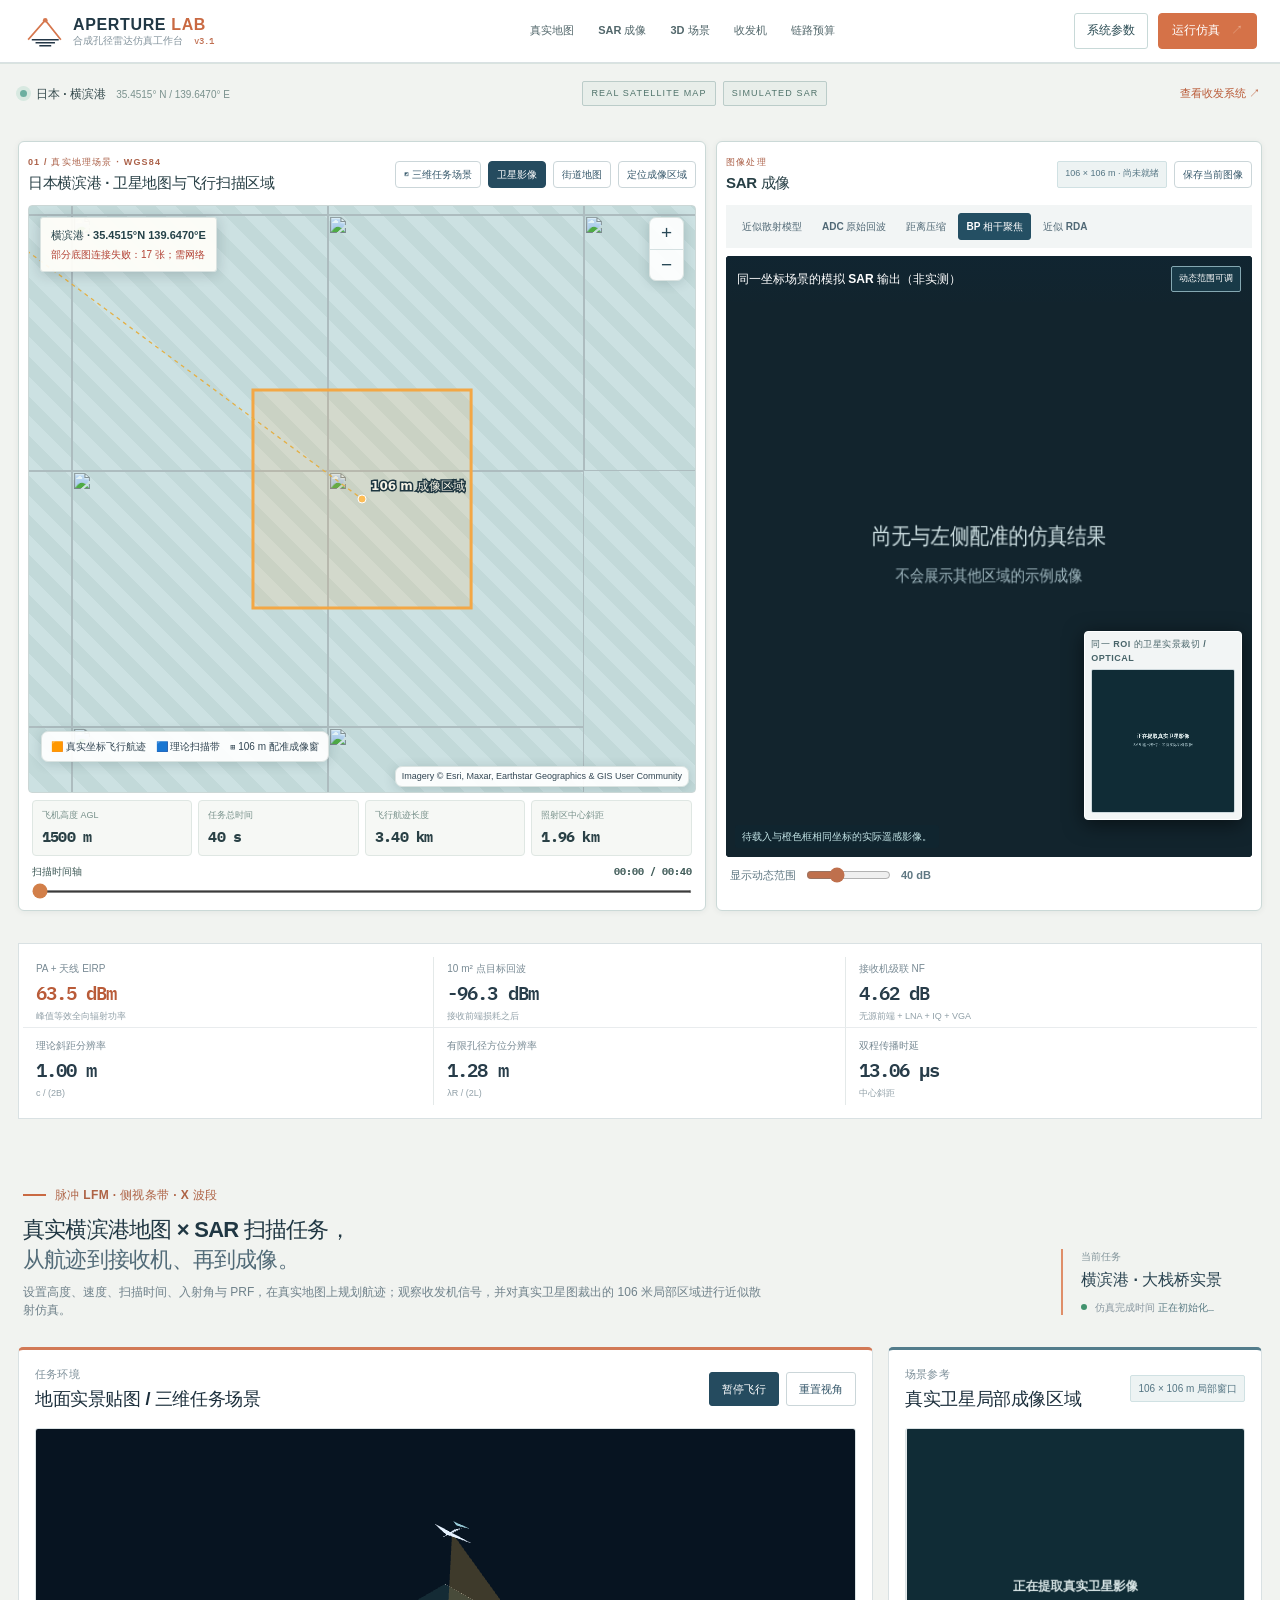
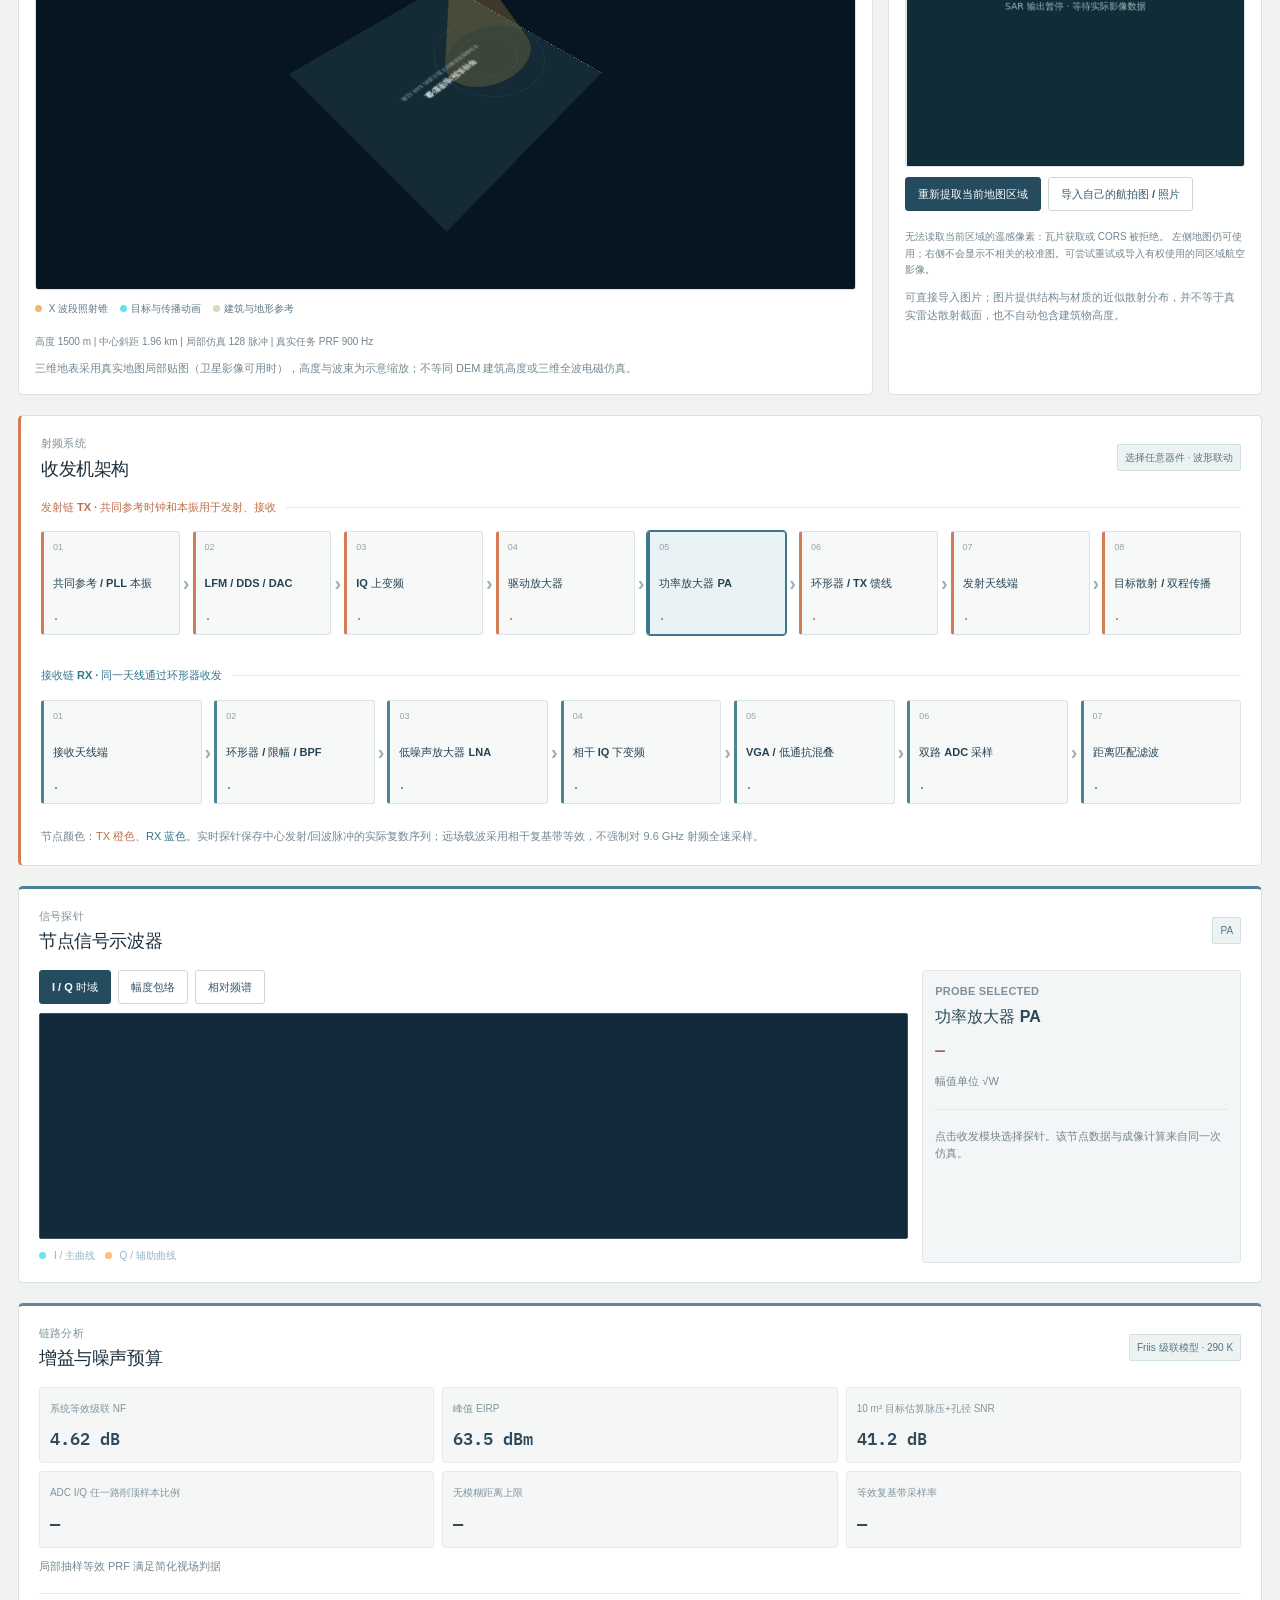
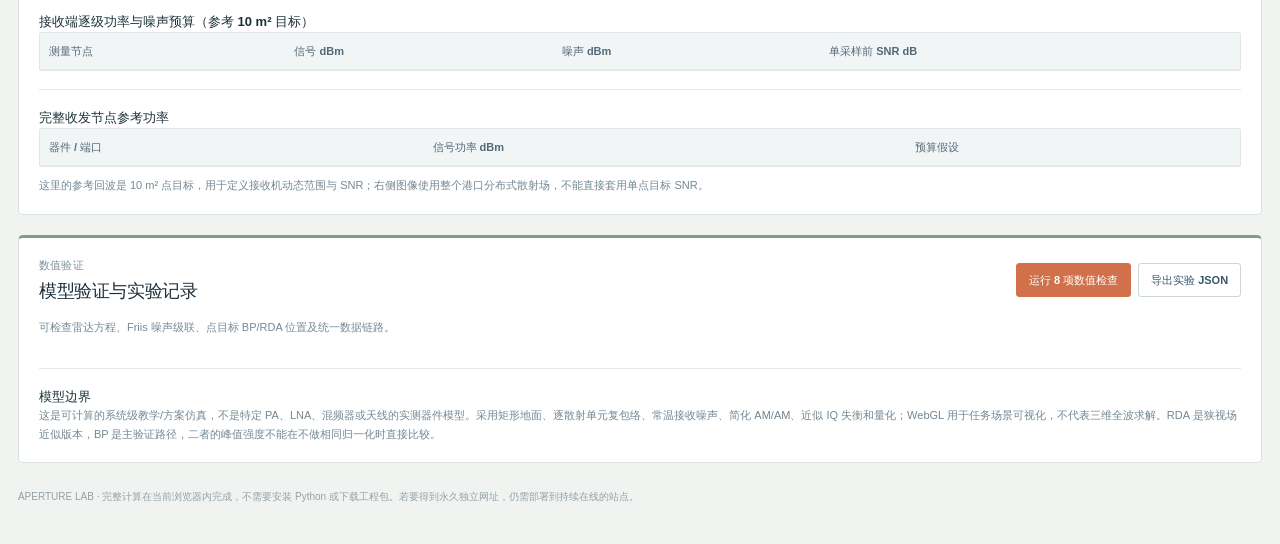
==== index.html @ d1ee916e "Fix co-registration: same real satellite ROI feeds SAR, add GSI fallback and block misleading demo o" ====
<!DOCTYPE html>

<html lang="zh-CN"><head><meta charset="utf-8"/><link href="https://fonts.googleapis.com" rel="preconnect"/><link crossorigin="" href="https://fonts.gstatic.com" rel="preconnect"/><link href="https://fonts.googleapis.com/css2?family=IBM+Plex+Mono:wght@400;500;600&amp;family=IBM+Plex+Sans:wght@400;500;600;700&amp;display=swap" rel="stylesheet"/><meta content="width=device-width,initial-scale=1" name="viewport"/><title>Aperture Lab | 横滨港真实地图 SAR 任务工作台</title>
<style>
:root{font-family:Inter,'Segoe UI','Microsoft YaHei',sans-serif;color:#e8f4fd;background:#071321;font-synthesis:none}*{box-sizing:border-box}html{scroll-behavior:smooth}body{margin:0;background:radial-gradient(ellipse 1100px 600px at 70% 0%,#16344b 0,#071321 66%);font-size:13px}button,input{font:inherit}button{cursor:pointer}a{color:#85e2ee;text-decoration:none}button:disabled{cursor:progress;opacity:.65}.mono,.value,.kpi strong{font-variant-numeric:tabular-nums;font-family:ui-monospace,'Cascadia Code','SFMono-Regular',monospace}.topbar{position:sticky;top:0;z-index:5;border-bottom:1px solid #2f4d64;background:#0a1b2beF;backdrop-filter:blur(17px);padding:13px 24px;display:flex;align-items:center;gap:16px;justify-content:space-between}.branding{display:flex;align-items:center;gap:13px}.logo{width:37px;height:37px;border-radius:10px;display:grid;place-items:center;color:#c2faff;font-size:22px;background:linear-gradient(145deg,#11647c,#163851);border:1px solid #4ba9b4}.brandTitle{font-size:16px;font-weight:760;letter-spacing:.2px}.sub{color:#9fbbcc;font-size:11px;margin-top:4px;line-height:1.6}.nav{display:flex;gap:7px;align-items:center;flex-wrap:wrap}.nav a{font-size:11px;padding:8px 10px;border:1px solid #3b5b70;border-radius:7px;color:#c5dce8}.nav a:hover{border-color:#65c8d8;background:#153348}.callout{font-size:10px;color:#a8deda;border:1px solid #397573;border-radius:8px;padding:5px 10px;background:#193c3a}.shell{display:grid;grid-template-columns:278px minmax(0,1fr);gap:16px;padding:17px;max-width:1850px;margin:auto}.left{align-self:start;position:sticky;top:85px;max-height:calc(100vh - 105px);overflow-y:auto;scrollbar-width:thin}.panel{background:linear-gradient(140deg,#132a3d 0%,#0e2234 100%);border:1px solid #29475f;border-radius:12px;padding:14px;min-width:0;box-shadow:0 7px 24px #01091237}.panel+.panel{margin-top:15px}.pcaption{color:#88aabd;font-size:10px;text-transform:uppercase;letter-spacing:1.3px;font-weight:750;margin-bottom:6px}.panelTitle{font-size:17px;margin:0;color:#eef6fa;font-weight:730}.sectionHead{display:flex;align-items:center;justify-content:space-between;gap:12px;margin-bottom:13px;flex-wrap:wrap}.muted{color:#91afc1;font-size:11px;line-height:1.6}.btn{padding:9px 12px;color:#c6ebf6;border:1px solid #476985;background:#1b3c52;border-radius:8px;font-size:11px;font-weight:650}.btn:hover{border-color:#6edbe7;background:#224c62}.btn.active{color:#092b3a;background:#7bddeb;border-color:#a1f3f6}.btn.primary{border-color:#67d3e7;background:linear-gradient(135deg,#1f9db6,#28788e);color:#eaffff;box-shadow:0 3px 17px #2297ac40}.btn.light{background:transparent}.btnrow{display:flex;gap:7px;flex-wrap:wrap}.full{width:100%}.knob{border-bottom:1px solid #284458;padding:9px 0 11px}.knob:last-child{border:0}.knob label{display:flex;justify-content:space-between;gap:7px;font-size:11px;color:#b9d1dd}.knob label b{font-family:ui-monospace,monospace;font-size:12px;color:#95eef4}.knob input{width:100%;margin:9px 0 0;accent-color:#6bdaea;cursor:pointer}.sideFooter{margin:9px 0 0;color:#8fadbe;font-size:10px;line-height:1.6}.main{min-width:0}.hero{margin-bottom:15px;border:1px solid #35576a;background:linear-gradient(100deg,#14364b,#0f2536 60%);border-radius:11px;padding:15px 18px;display:flex;align-items:center;justify-content:space-between;gap:15px;flex-wrap:wrap}.hero h1{font-size:22px;margin:0 0 5px;font-weight:750;letter-spacing:.2px}.hero small{font-size:11px;color:#9dbdca}.hero .pill{color:#8cefe6;padding:8px 11px;border:1px solid #458582;background:#163e48;border-radius:16px;font-size:10px;font-weight:650}.kpis{display:grid;grid-template-columns:repeat(3,1fr);gap:10px;margin-bottom:15px}.kpi{border:1px solid #33546a;border-radius:9px;background:#112a3c;padding:11px 13px;min-height:75px}.kpi .lt{font-size:10px;color:#a3c3d0;margin-bottom:7px}.kpi strong{display:block;font-size:18px;letter-spacing:-.5px;color:#b5f6f1}.kpi small{color:#819fb3;font-size:10px}.leadGrid{display:grid;grid-template-columns:minmax(0,1.2fr) minmax(240px,.8fr);gap:13px;margin-bottom:15px}.frame{overflow:hidden;background:#071c2d;border:1px solid #33546c;border-radius:9px}.frame canvas{width:100%;display:block}.scene3d{height:355px;touch-action:none;cursor:grab}.sceneTag{position:absolute;left:10px;top:10px;border:1px solid #42667a;border-radius:5px;background:#0d2535d9;color:#cde4ee;padding:5px 7px;font-size:10px}.sceneWrap{position:relative}.sceneFoot{display:flex;gap:9px;flex-wrap:wrap;margin-top:9px;color:#93b4c3;font-size:10px}.dot{width:7px;height:7px;border-radius:50%;display:inline-block;margin-right:4px}.sceneFoot span{white-space:nowrap}.axis{font-size:10px;color:#9bb8c8;padding-top:8px;line-height:1.5}.twoview{display:grid;grid-template-columns:1fr 1fr;gap:12px;margin-bottom:15px}.viewer{min-width:0}.viewer .imageFrame{position:relative;width:100%;aspect-ratio:1/1;max-height:520px;background:#081928;overflow:hidden;border:1px solid #3b5b74;border-radius:9px}.viewer canvas{height:100%;width:100%;display:block;object-fit:contain;image-rendering:auto}.viewer .legend{display:flex;align-items:center;justify-content:space-between;gap:7px;font-size:10px;color:#96baca;margin-top:8px}.smallBadge{display:inline-flex;padding:4px 7px;border-radius:5px;background:#1b4051;color:#a5e1e8;border:1px solid #3e7180;font-size:10px}.imageToolbar{display:flex;flex-wrap:wrap;gap:6px;margin:12px 0}.contrast{display:flex;gap:8px;align-items:center;min-width:170px;color:#99bdcd;font-size:11px}.contrast input{accent-color:#66dbe4;width:85px}.hint{font-size:11px;color:#a0c0cd;line-height:1.7;margin:9px 0 0}.rfpath{display:flex;align-items:stretch;gap:5px;overflow-x:auto;padding:3px 2px 10px;scrollbar-width:thin}.rfnode{border:1px solid #486678;border-left:3px solid #ffc07a;border-radius:8px;padding:8px 7px;text-align:left;min-height:98px;min-width:94px;flex:1;background:#172f42;color:#e5f4ff;display:flex;flex-direction:column;justify-content:space-between;gap:6px}.rfnode.rx{border-left-color:#65d5e9}.rfnode.selected{background:#255168;border-color:#84dfec;outline:1px solid #84dfec}.nseq{font-size:9px;color:#90b6c6}.ntext{font-size:11px;font-weight:740;line-height:1.35}.nval{font-size:10px;color:#94f0ee;font-variant-numeric:tabular-nums}.rfarrow{color:#74a8bc;font-size:20px;align-self:center;font-weight:700}.rfhead{margin:8px 0 5px;font-size:10px;text-transform:uppercase;letter-spacing:1.1px;color:#f9c080;font-weight:760}.rfhead.rx{color:#6bdde9}.probeLayout{display:grid;grid-template-columns:minmax(0,1.4fr) minmax(230px,.6fr);gap:12px}.osc{width:100%;height:226px;display:block;border:1px solid #33536a;border-radius:8px;background:#071b2b}.probeInfo{padding:12px;background:#0b2335;border:1px solid #294a60;border-radius:9px}.probeInfo strong{font-size:16px;display:block}.probeInfo .value{color:#83ecee;font-weight:730;font-size:16px;margin:10px 0}.tableScroll{width:100%;overflow:auto;scrollbar-width:thin}table{width:100%;border-collapse:collapse;white-space:nowrap;font-size:11px;text-align:left}td,th{border-bottom:1px solid #274259;padding:10px 9px}th{color:#a5ccdb;font-weight:650;background:#102a3d}td{color:#c7deea}td:nth-child(n+2){font-variant-numeric:tabular-nums}.statgrid{display:grid;grid-template-columns:repeat(3,1fr);gap:8px}.statitem{padding:10px;background:#102a3a;border-radius:7px;border:1px solid #315368}.statitem .label{font-size:10px;color:#92b1c1}.statitem .value{font-size:16px;font-weight:750;display:block;margin-top:7px;color:#8ee9e9}.warn{color:#ffc77b!important}.pass{color:#9af1d4}.fail{color:#ffaeaa}.testrow{border:1px solid #305168;padding:11px 12px;border-radius:9px;background:#0f2839;display:flex;gap:9px;align-items:start}.testrow b{display:block;font-size:12px}.testrow small{display:block;color:#90b2c2;font-size:10px;margin-top:5px;line-height:1.45}.testrow>span{font-size:18px;font-weight:850}.testgrid{display:grid;grid-template-columns:repeat(2,1fr);gap:8px}.wide{margin-bottom:15px}.process{margin-top:9px;color:#97d4cc;font-size:10px;line-height:1.6}.copyright{padding:18px 8px 30px;color:#829dad;font-size:11px;line-height:1.7;text-align:center}.photoInput{display:none}.uploadBtn{display:inline-flex;align-items:center;gap:6px;cursor:pointer}.dotLine{height:1px;background:#2b4a60;margin:12px 0}.tight{margin:0}.legendItem{display:flex;align-items:center;gap:4px}.radioHint{font-size:11px;color:#a1becd;line-height:1.6}.fontnum{font-family:ui-monospace,monospace}.export{display:flex;gap:7px;flex-wrap:wrap}
@media(max-width:1130px){.leadGrid{grid-template-columns:1fr}.scene3d{height:325px}.nav{display:none}}
@media(max-width:870px){.shell{display:block;padding:11px}.left{position:static;max-height:none;margin-bottom:14px}.left .panel{padding:10px}.left #sliderList{display:grid;grid-template-columns:1fr 1fr;column-gap:15px}.kpis{grid-template-columns:repeat(3,1fr)}.twoview,.probeLayout{grid-template-columns:1fr 1fr}.topbar{padding:12px}}
@media(max-width:650px){.twoview,.probeLayout{grid-template-columns:1fr}.kpis{grid-template-columns:repeat(2,1fr)}.left #sliderList{grid-template-columns:1fr 1fr}.scene3d{height:290px}.hero h1{font-size:19px}.statgrid,.testgrid{grid-template-columns:1fr 1fr}.panel{padding:11px}}
</style><meta content="#F5F6F4" name="theme-color"/><style>
/* Aperture Lab — engineering workstation visual system.
   Source: Anthropic frontend-design; audited against Vercel web interface guidance. */
:root{--canvas:#f5f6f4;--paper:#ffffff;--ink:#24333e;--ink-strong:#16242e;--muted:#71828c;--line:#d9e1e3;--line-strong:#bbc9ce;--orange:#c96942;--blue:#376a80;--blue-strong:#214d61;--soft-blue:#eef3f4;--mono:'IBM Plex Mono','Cascadia Code',Consolas,monospace;font-family:'IBM Plex Sans','PingFang SC','Microsoft YaHei',sans-serif;color:var(--ink);background:var(--canvas);font-synthesis:none;color-scheme:light}
*,*::before,*::after{box-sizing:border-box}html{scroll-behavior:smooth;scroll-padding-top:88px}body{margin:0;background:var(--canvas);color:var(--ink);font-size:13px;line-height:1.5;letter-spacing:0}button,input{font:inherit}button{touch-action:manipulation}a{color:var(--blue-strong)}a:hover{color:var(--orange)}:focus-visible{outline:3px solid #c96942;outline-offset:3px}::selection{background:#f4ccbc;color:#16242e}
.topbar{position:sticky;top:0;z-index:30;min-height:72px;background:#fff;border-bottom:1px solid var(--line);padding:10px clamp(18px,3vw,48px);display:flex;gap:12px;box-shadow:none;backdrop-filter:none;align-items:center;justify-content:flex-start}
.brandmark{flex:none;width:43px;height:43px;display:grid;place-items:center}
.brand-lockup{display:flex;flex-direction:column;gap:1px;min-width:218px;line-height:1.15}.brand-lockup strong{font-size:16px;font-weight:700;letter-spacing:.04em;white-space:nowrap;color:#213845}.brand-lockup em{font-style:normal;color:var(--orange);font-weight:600}.brand-lockup>span{font-size:10px;color:#84949d;white-space:nowrap}.brand-lockup .version{font:500 9px var(--mono);margin-left:8px;color:#c06e50}
.nav{display:flex;align-items:center;gap:4px;flex:1;justify-content:center;flex-wrap:nowrap}.nav a{white-space:nowrap;font-size:12px;font-weight:600;color:#526570;padding:10px 10px;letter-spacing:0;border:0;border-bottom:2px solid transparent;border-radius:0}.nav a:hover{background:transparent;color:#1b3d51;border-color:var(--orange)}.nav a:active{border-color:var(--orange)}
.top-actions{display:flex;gap:10px;align-items:center;flex:none}.device-pill{font-size:11px;color:#527264;white-space:nowrap}.state-dot,.pulse-indicator{display:inline-block;width:6px;height:6px;border-radius:50%;background:#42936e;margin:0 8px 1px 0}.mobile-control{display:none}.top-run{background:#223a4a!important;color:white!important;border-color:#223a4a!important;border-radius:4px!important;padding:10px 14px!important;font-size:12px!important}.top-run:hover{background:#365567!important}.top-run span{color:#e7aa8d;margin-left:8px}
.shell{max-width:1960px;margin:0 auto;padding:clamp(15px,2vw,30px);display:grid;grid-template-columns:256px minmax(0,1fr);column-gap:22px;align-items:start}.left{position:sticky;top:93px;max-height:calc(100vh - 117px);overflow-y:auto;scrollbar-color:#c4cfd1 transparent}.left .panel{border-top:3px solid #c96942;padding:18px;background:#fff}.main{min-width:0;display:flex;flex-direction:column;gap:20px}
.panel{background:var(--paper);border:1px solid var(--line);border-radius:5px;box-shadow:none;min-width:0;padding:19px 20px}.panel+.panel{margin-top:0}.pcaption{font-size:11px;letter-spacing:.02em;color:#7e909a;font-weight:600;text-transform:none;margin-bottom:6px}.panelTitle{margin:0;color:#1c2f3c;font-size:18px;font-weight:700;letter-spacing:-.02em;line-height:1.3}.sectionHead{display:flex;align-items:center;justify-content:space-between;flex-wrap:wrap;gap:12px;margin-bottom:16px}.muted{color:#768994}.btn{border:1px solid #cbd6d9;background:#fff;border-radius:3px;color:#36586b;font-size:11px;line-height:1.3;padding:9px 12px;font-weight:600;transition:background .16s ease,border-color .16s ease,color .16s ease}.btn:hover{border-color:#7d9aab;background:#f0f5f6}.btn.active{background:#254b5f;color:#fff;border-color:#254b5f}.btn.primary{background:#d0714c;color:#fff;border:1px solid #d0714c;border-radius:3px;box-shadow:none}.btn.primary:hover{background:#b95e3d;border-color:#b95e3d}.btn.light{background:transparent;color:#6f828e}.btnrow{display:flex;gap:7px;flex-wrap:wrap}.full{width:100%}
.knob{padding:12px 0 15px;border-bottom:1px solid #edf0f1}.knob:last-child{border:0}.knob label{color:#465c69;font-size:11px;display:flex;justify-content:space-between;align-items:center;gap:8px}.knob label b{font-family:var(--mono);font-size:10px;font-weight:600;color:#b35f3e;background:#fff5f0;padding:3px 5px;border-radius:2px}.knob input{accent-color:#c96942;margin-top:10px;height:16px}.sideFooter,.axis{color:#8697a0;font-size:10px;line-height:1.65}.sideFooter{padding-top:8px}
.hero{display:flex;justify-content:space-between;gap:28px;align-items:flex-end;margin:0;padding:18px 0 20px;border:0;border-bottom:1px solid var(--line-strong);border-radius:0;background:transparent;min-height:150px;box-shadow:none}.hero-copy{min-width:0}.hero-overline{color:#ae6345;font-size:12px;font-weight:600;letter-spacing:.03em;margin-bottom:11px;display:flex;align-items:center;gap:9px}.hero-overline .rule{width:23px;height:2px;background:#c96942;display:inline-block}.hero h1{font-weight:700;color:#203743;font-size:clamp(25px,2.2vw,34px);line-height:1.34;letter-spacing:-.035em;margin:0 0 9px}.hero h1 span{color:#526b78}.hero p{font-size:12px;color:#70828b;line-height:1.65;max-width:740px;margin:0}.hero-status{min-width:196px;border-left:2px solid #df8e69;padding-left:18px;margin-bottom:4px}.hero-status-label{font-size:10px;color:#83959b}.hero-status-title{font-size:16px;color:#294350;font-weight:700;margin:4px 0 8px}.hero-status-bottom{font-size:10px;color:#87969f}.hero-status-bottom strong{color:#587a83;font:500 10px var(--mono);font-variant-numeric:tabular-nums}
.kpis{display:grid;grid-template-columns:repeat(6,minmax(0,1fr));gap:0;background:#fff;border:1px solid var(--line);margin:0;padding:13px 4px}.kpi{border:0;border-right:1px solid #e4e9e9;border-radius:0;background:transparent;min-height:66px;padding:5px 13px;box-shadow:none}.kpi:last-child{border:0}.kpi .lt{color:#788a94;font-size:10px;white-space:normal;line-height:1.3;min-height:14px;margin:0 0 7px}.kpi strong{font-family:var(--mono);color:#273c49;font-weight:600;letter-spacing:-.05em;font-size:19px;line-height:1.1}.kpi:first-child strong{color:#b95b38}.kpi small{font-size:9px;color:#91a0a8;line-height:1.4;display:block;margin-top:6px}
.wide{margin:0!important}#environment{display:grid;grid-template-columns:minmax(0,1.6fr) minmax(285px,.7fr);gap:15px;margin:0}.leadGrid .panel{padding:16px}.leadGrid .panel:first-child{border-top:3px solid #d27956}.leadGrid .panel:nth-child(2){border-top:3px solid #537c8b}.scene3d{height:clamp(340px,31vw,475px);cursor:grab;background:#112432;touch-action:none}.frame{background:#e5eaeb;border:1px solid #dae2e4;border-radius:3px;overflow:hidden}.sceneWrap{background:#183440;position:relative}.sceneTag{display:none;top:13px;left:14px;background:#1a3240c7;color:#deeaed;border-color:#5a717a;border-radius:2px;font-size:11px;letter-spacing:0}.sceneFoot{color:#697c86;display:flex;flex-wrap:wrap;gap:12px;font-size:10px;margin-top:11px}.sceneFoot span{color:#627985}.sceneFoot i{border:0}.leadGrid .axis{font-size:10px;margin-top:10px;color:#72848d}.leadGrid .imageFrame{border-radius:2px}.leadGrid .panel:nth-child(2) canvas{height:auto;aspect-ratio:1/1;object-fit:cover}.radioHint{font-size:11px;color:#72848d}
#rf .hint span[style*='ffc079']{color:#bd704c!important}#rf .hint span[style*='69dfe9']{color:#32778e!important}#rf{border-left:3px solid #d47d57}#rf .rfhead{font-size:11px;color:#bd704c;font-weight:700;text-transform:none;letter-spacing:0;display:flex;align-items:center;gap:10px;margin:18px 0 10px}#rf .rfhead::after{content:'';height:1px;background:#e1e7e9;flex:1}#rf .rfhead.rx{color:#32778e}.rfpath{display:flex;gap:3px;overflow-x:auto;padding:6px 0 14px;scrollbar-color:#cad6d9 #fff}.rfnode{min-width:102px;min-height:104px;flex:1;background:#f7f8f8;border:1px solid #dae2e4;border-left:3px solid #d17d58;border-radius:3px;padding:9px;text-align:left;color:#2a4654;transition:background .12s,border-color .12s,transform .12s}.rfnode:hover{background:#fff4ee;border-color:#c98764;transform:translateY(-1px)}.rfnode.rx{border-left-color:#4a8497}.rfnode.rx:hover{background:#eaf3f5;border-color:#4a8497}.rfnode.selected{background:#e9f3f5;outline:1px solid #3d778c;border-color:#3d778c}.rfnode .nseq{font-size:9px;color:#97a4ab}.rfnode .ntext{font-size:11px;color:#264353;font-weight:700}.rfnode .nval{color:#b76a45;font:500 10px var(--mono)}.rfnode.rx .nval{color:#397e8c}.rfarrow{color:#9db0b7}.hint{color:#748792;font-size:11px;line-height:1.7}
#imaging{border-top:3px solid #d17b55}.imageToolbar{background:#f2f5f5;padding:8px;margin:5px 0 15px;display:flex;gap:7px;flex-wrap:wrap}.imageToolbar .btn{background:transparent;border-color:transparent;color:#506875;font-size:11px}.imageToolbar .btn:hover{background:#fff}.imageToolbar .btn.active{background:#244f63;color:#fff;border-color:#244f63}.twoview{display:grid;grid-template-columns:1fr 1fr;gap:16px;margin:0 0 8px}.viewer{min-width:0}.viewer .imageFrame{aspect-ratio:1/1;max-height:none;border:1px solid #cdd8dc;border-radius:2px;background:#dfe7e7}.viewer canvas{width:100%;height:100%;object-fit:contain}.viewer .legend{color:#788d96}.viewer .legend .smallBadge{background:#eff4f4;color:#477487;border-color:#d3e0e3}.smallBadge{border-radius:2px;background:#edf3f3;color:#547583;border:1px solid #d0e1e3;padding:5px 7px;font-size:10px}.contrast{color:#607883}.contrast input{accent-color:#bf704d}.imageToolbar + .twoview{margin-top:0}
#signal{border-top:3px solid #4d8399}.probeLayout{display:grid;grid-template-columns:minmax(0,1.5fr) minmax(225px,.55fr);gap:14px}.osc{background:#122a39;border:1px solid #345365;border-radius:2px}.probeInfo{background:#f3f6f6;border:1px solid #e0e6e7;border-radius:3px;color:#334e5d}.probeInfo strong{color:#294756}.probeInfo .value{color:#a75f43}
#budget{border-top:3px solid #638698}#testing{border-top:3px solid #819b91}.statgrid{grid-template-columns:repeat(3,minmax(0,1fr));gap:8px}.statitem{background:#f5f7f7;border:1px solid #e5eaea;border-radius:3px}.statitem .label{color:#81949e}.statitem .value{color:#304c5c;font:600 17px var(--mono)}.tableScroll{border:1px solid #e1e7e9;border-radius:2px;overflow:auto}table{border-collapse:collapse;font-size:11px}th{background:#f2f5f5;color:#526978;font-weight:700;border-color:#e5eaeb}td{color:#4f6470;border-color:#e6ebec}tbody tr:nth-child(even){background:#fbfcfb}tbody tr:hover{background:#f1f6f5}td:nth-child(n+2){font-family:var(--mono);font-size:10px}.dotLine{background:#e2e9e9;margin:18px 0}.testrow{background:#fbfcfc;border-color:#dfe7e8;border-radius:3px}.testrow b{color:#2f4959}.testrow small{color:#80909b}.testgrid{grid-template-columns:repeat(2,minmax(0,1fr))}.pass{color:#378662}.fail{color:#c74f4f}.warn{color:#bc673c!important}.process{color:#527b70}.copyright{text-align:left;color:#93a1a7;padding:5px 0 25px;font-size:10px}
@media(max-width:1480px){.kpis{grid-template-columns:repeat(3,minmax(0,1fr))}.kpi:nth-child(3){border-right:0}.kpi:nth-child(n+4){border-top:1px solid #e9ecee;padding-top:11px}.hero h1{font-size:28px}}
@media(max-width:1190px){.shell{grid-template-columns:224px minmax(0,1fr);gap:14px;padding:15px}.leadGrid{grid-template-columns:1fr!important}.leadGrid .panel:nth-child(2){display:grid;grid-template-columns:minmax(185px,.65fr) minmax(0,1fr);gap:12px}.leadGrid .panel:nth-child(2) .sectionHead{grid-column:1/-1}.leadGrid .panel:nth-child(2) .frame{grid-row:2 / 6;grid-column:1}.nav a{padding:9px 6px}.brand-lockup{min-width:195px}}
@media(max-width:960px){.nav{gap:1px}.nav a{font-size:11px}.device-pill{display:none}.leadGrid{grid-template-columns:1fr!important}.hero h1{font-size:25px}.hero-status{display:none}}
@media(max-width:820px){.topbar{flex-wrap:wrap;padding:10px 15px;min-height:auto}.brand-lockup{flex:1}.nav{order:3;width:100%;justify-content:space-between;overflow-x:auto;flex-wrap:nowrap;border-top:1px solid #eef0ef}.nav a{font-size:11px;padding:8px 7px;white-space:nowrap}.top-actions{margin-left:auto}.mobile-control{display:inline-flex}.shell{display:block;padding:12px}.left{display:none;position:static;overflow:visible;max-height:none;margin-bottom:12px}.left.open{display:block}.main{gap:13px}.hero{padding:15px 0;min-height:auto}.hero h1{font-size:24px}.hero p{font-size:11px}.kpis{grid-template-columns:repeat(3,minmax(0,1fr));padding:8px}.kpi{padding:8px}.kpi strong{font-size:17px}.leadGrid .panel:nth-child(2){display:block}.scene3d{height:360px}}
@media(max-width:560px){.brandmark{width:35px}.brandmark svg{width:33px}.brand-lockup strong{font-size:14px}.brand-lockup>span{font-size:9px}.top-run{padding:9px!important}.top-run span{display:none}.shell{padding:9px}.panel{padding:13px 12px}.leadGrid .panel{padding:12px}.hero h1{font-size:21px}.hero p{max-width:100%}.kpis{grid-template-columns:repeat(2,minmax(0,1fr))}.kpi:nth-child(3){border-right:1px solid #e4e9e9}.kpi:nth-child(even){border-right:0}.kpi:nth-child(n+3){border-top:1px solid #e4e9e9}.scene3d{height:300px}.twoview,.probeLayout{grid-template-columns:1fr!important}.sectionHead{gap:9px}.panelTitle{font-size:17px}.rfnode{min-width:93px}.statgrid,.testgrid{grid-template-columns:repeat(2,minmax(0,1fr))}.btnrow{gap:5px}}
@media(prefers-reduced-motion:reduce){html{scroll-behavior:auto}.btn,.rfnode{transition:none}.rfnode:hover{transform:none}}
</style><style>.visual-stage #geospatial .geo-map .map-overlay path[fill="#ecaa443d"]{fill:#ffa54122;stroke-width:3}.floating-source-label{max-width:95%;word-break:break-word}.visual-stage #imaging .smallBadge{max-width:190px;overflow:hidden;text-overflow:ellipsis;white-space:nowrap}</style><style>/* Georeferenced mission extension, modern light engineering style */
.map-panel{padding:20px!important;background:#fff!important;border:1px solid #cbd7d6!important}.geogrid{display:grid;grid-template-columns:minmax(0,1.7fr) minmax(260px,.68fr);gap:13px}.geo-map{height:492px;position:relative;border:1px solid #cbd7d6;border-radius:11px;overflow:hidden;background:repeating-linear-gradient(45deg,#e3eae8,#e3eae8 14px,#d8e1de 14px,#d8e1de 28px);touch-action:none;cursor:crosshair;isolation:isolate}.map-tiles{position:absolute;inset:0;z-index:0;overflow:hidden}.map-tile{position:absolute;width:256px;height:256px;max-width:none;user-select:none;pointer-events:none;display:block}.map-overlay{position:absolute;inset:0;z-index:1;width:100%;height:100%;pointer-events:none}.map-pos-tag,.map-legend,.map-attribution,.map-zoom{position:absolute;z-index:2;background:#ffffffeb;box-shadow:0 2px 12px #213e4730;color:#314552;border:1px solid #dae3e1;border-radius:7px}.map-pos-tag{top:11px;left:11px;padding:8px 10px;font-size:11px;font-weight:750;line-height:1.7}.map-pos-tag span{font-size:10px;font-weight:500;color:#668078}.map-legend{bottom:30px;left:12px;font-size:10px;padding:7px 9px}.map-attribution{bottom:5px;right:6px;font-size:9px;padding:3px 6px}.map-attribution a{color:#314552}.map-zoom{top:11px;right:11px;display:grid;overflow:hidden}.map-zoom button{width:33px;height:31px;background:transparent;color:#294957;border:0;cursor:pointer;font-size:19px}.map-zoom button+button{border-top:1px solid #d5e1e2}.map-side{background:#f2f5f3;border:1px solid #dce5e2;border-radius:10px;padding:15px;min-width:0}.map-side-title{color:#407768;letter-spacing:1.7px;font-size:11px;font-weight:800;margin-bottom:12px}.mission-data{display:grid;grid-template-columns:1fr 1fr;gap:7px}.mission-data>div{background:#fff;border:1px solid #d9e4e0;border-radius:7px;padding:10px;min-width:0}.mission-data small{display:block;color:#698076;font-size:10px;line-height:1.5}.mission-data strong{font-size:17px;color:#23433f;display:block;margin-top:3px;font-family:'IBM Plex Mono',monospace;white-space:nowrap;letter-spacing:-.8px}.scrub-label{font-size:11px;color:#415c59;display:flex;justify-content:space-between;align-items:center;margin-top:17px;gap:10px}.scrub-label strong{font-family:'IBM Plex Mono',monospace}.map-side input[type=range]{width:100%;accent-color:#d27f49;margin:13px 0 2px}.map-alert{margin-top:14px;background:#e4f2ee;border-left:3px solid #458f77;color:#366454;border-radius:4px;padding:10px;font-size:10px;line-height:1.5}.map-alert.warn{background:#ffefe4;color:#955a30;border-left-color:#e0a25a}.map-method{font-size:11px;line-height:1.7;color:#657a75;margin-top:10px}.map-method b{color:#2a4d4b}.sceneWrap canvas{max-width:100%}#missionControls{margin-bottom:6px}#missionControls .pcaption{font-weight:800;margin:5px 0}#missionControls .knob{padding:7px 0 9px}#missionControls .knob:nth-of-type(2){border-top:1px solid #dce5e2}.map-panel .panelTitle{color:#1c3437!important}.map-panel .pcaption{color:#5a8678!important}.map-panel .muted{color:#687f7b!important}
@media(max-width:1190px){.geogrid{grid-template-columns:1fr}.geo-map{height:440px}.mission-data{grid-template-columns:repeat(4,1fr)}}
@media(max-width:650px){.map-panel{padding:11px!important}.geo-map{height:330px}.mission-data{grid-template-columns:1fr 1fr}.mission-data strong{font-size:15px}.map-legend{font-size:9px;bottom:28px;left:5px}.map-pos-tag{font-size:9px;top:5px;left:5px;max-width:74%}}
</style><style id="visualFirstCss">
/* VISUAL-FIRST EDITION — real satellite map / actual simulated SAR first */
html{scroll-padding-top:72px}
body{background:#f1f3f0!important;color:#1c3137!important;font-family:Inter,'Segoe UI','Microsoft YaHei',sans-serif!important}
.topbar{height:63px;min-height:63px;padding:7px clamp(12px,1.8vw,32px)!important;background:#fff!important;box-shadow:0 1px 0 #d9e3df!important;gap:15px}
.brand-lockup>span{font-size:10px!important}.brandmark{transform:scale(.84);margin-right:-8px}
.topbar .nav a{font-size:11px;color:#52676b!important}.topbar .nav a:hover{color:#bf663e!important}
.top-actions .device-pill{display:none!important}.top-actions .mobile-control{display:inline-flex!important;align-items:center!important;background:#fff!important;color:#2c4d55!important;border:1px solid #c8d9d8!important;font-size:12px!important;padding:9px 12px!important;box-shadow:none!important}
.top-run{background:#d57248!important;color:white!important;border:1px solid #d57248!important;padding:9px 13px!important;font-weight:720}
.shell{display:block!important;max-width:1920px!important;margin:0 auto!important;padding:14px clamp(10px,1.4vw,26px)!important}
.main{width:100%!important;min-width:0!important}
/* Controls live in an off-canvas drawer; no giant text column on first load. */
#parameterSide{position:fixed!important;z-index:40!important;top:63px!important;bottom:0!important;right:0!important;left:auto!important;width:min(370px,95vw)!important;margin:0!important;max-height:none!important;overflow-y:auto!important;background:#fff!important;border-left:1px solid #d3dfde!important;box-shadow:-15px 0 45px #142b3040!important;transform:translateX(calc(100% + 20px));visibility:hidden;pointer-events:none;transition:transform .24s ease,visibility .24s!important;padding:13px!important}
#parameterSide.open{transform:translateX(0);visibility:visible;pointer-events:auto}
#parameterSide .panel{background:white!important;border:0!important;box-shadow:none!important}
body:has(#parameterSide.open):before{content:'';position:fixed;inset:63px 0 0;background:#102a3854;z-index:39;pointer-events:none}
.mission-ribbon{min-height:33px;display:flex;align-items:center;justify-content:space-between;gap:12px;margin:0 2px 11px;color:#34494c;font-size:12px}
.mission-id{display:flex;align-items:center;gap:9px;font-weight:740}.mission-id small{font-weight:400;color:#7a918d;margin-left:7px}
.live-indicator{width:7px;height:7px;border-radius:100%;background:#6cafa0;display:inline-block;box-shadow:0 0 0 4px #d8e9e1}
.mission-pills{display:flex;gap:7px}.mission-pills span{font-size:9px;letter-spacing:1.15px;border:1px solid #bbccc9;color:#50736b;border-radius:2px;padding:5px 8px;background:#e8eeea}
.mission-link{font-size:11px;color:#b95a37!important;text-decoration:none!important;font-weight:720}
/* The mission and image surfaces occupy nearly all of the initial viewport. */
.visual-stage{display:grid;grid-template-columns:minmax(0,1.26fr) minmax(0,1fr);gap:10px;align-items:stretch;min-height:calc(100dvh - 130px)}
.visual-stage>.panel{margin:0!important;border:1px solid #cbd9d7!important;box-shadow:0 1px 6px #152e3010!important;border-radius:6px!important;background:#fff!important;padding:9px!important;min-width:0}
.visual-stage .panelTitle{font-size:15px!important;font-weight:760!important;color:#273f45!important;margin:0!important}
.visual-stage .sectionHead{height:auto;min-height:46px;margin:0 0 8px!important;gap:7px!important;align-items:center!important}
.visual-stage .pcaption{font-size:9px!important;margin:0 0 3px!important;color:#ac624a!important;letter-spacing:1.2px!important}
.visual-stage .sectionHead .muted{display:none!important}
.visual-stage .sectionHead .btn{padding:6px 8px!important;font-size:10px!important;border-radius:4px!important}
.visual-stage .smallBadge{font-size:9px!important}
.visual-stage #geospatial{display:flex;flex-direction:column}
.visual-stage #geospatial .geogrid{display:flex!important;flex-direction:column!important;flex:1;min-height:0;gap:7px!important}
.visual-stage .geo-map{width:100%!important;height:auto!important;flex:1 1 auto!important;min-height:390px;max-height:none!important;border-radius:4px!important;overflow:hidden}
.visual-stage .geo-map .map-pos-tag{background:#fffef9f0!important;color:#244148!important;border-radius:3px!important;box-shadow:0 2px 14px #111c2330!important}
.visual-stage .map-side{display:block!important;padding:0 4px 3px!important;background:transparent!important;border:0!important;box-shadow:none!important;min-height:auto}
.visual-stage .map-side-title{display:none!important}
.visual-stage .mission-data{display:grid!important;grid-template-columns:repeat(4,minmax(0,1fr))!important;gap:6px!important;margin:0!important}
.visual-stage .mission-data>div{padding:8px 9px!important;min-height:55px!important;border-radius:4px!important;border:1px solid #dfe7e3!important;background:#f6f8f5!important}
.visual-stage .mission-data>div:nth-child(n+5){display:none!important}
.visual-stage .mission-data small{font-size:9px!important;white-space:nowrap;color:#78918b!important}
.visual-stage .mission-data strong{font-size:15px!important;color:#2a4146!important;line-height:1.4!important}
.visual-stage .map-side .scrub-label{margin:8px 0 0!important;display:flex;justify-content:space-between!important;font-size:10px!important}
.visual-stage .map-side #flightTime{height:3px!important;margin:4px 0!important;width:100%!important}
.visual-stage .map-side>.btnrow{display:none!important}.visual-stage .map-side #geometryCheck{display:none!important}
.visual-stage .map-method{display:none!important}
/* SAR output is the second hero image; optical reference only a floating thumbnail. */
.visual-stage #imaging{display:flex;flex-direction:column}
.visual-stage #imaging>.sectionHead:first-child{flex:0 0 auto}
.visual-stage .imageToolbar{display:flex;flex-wrap:nowrap!important;overflow:auto;gap:4px;margin:0 0 8px!important;scrollbar-width:none;flex-shrink:0}
.visual-stage .imageToolbar .btn{white-space:nowrap;padding:6px 7px!important;font-size:10px!important}
.visual-stage .twoview{position:relative;display:block!important;flex:1 1 auto;min-height:400px;margin:0!important;background:#e6ebe8;border-radius:4px;overflow:hidden}
.visual-stage .twoview>.viewer:nth-child(2){position:absolute;inset:0;display:flex;flex-direction:column;min-width:0;background:#14212a}
.visual-stage .twoview>.viewer:nth-child(2)>.sectionHead{position:absolute!important;top:0;left:0;right:0;z-index:3;padding:9px 11px!important;margin:0!important;background:linear-gradient(#102532c9,#10253220)!important;pointer-events:none}
.visual-stage .twoview>.viewer:nth-child(2)>.sectionHead strong{color:white;font-size:12px!important}
.visual-stage .twoview>.viewer:nth-child(2)>.sectionHead .smallBadge{color:white;background:#204d5e88;border-color:#85a8b2}
.visual-stage .twoview>.viewer:nth-child(2)>.imageFrame{position:absolute!important;inset:0;max-height:none!important;aspect-ratio:auto!important;border:0!important;border-radius:0!important;background:#081a23!important}
.visual-stage .twoview>.viewer:nth-child(2) .imageFrame canvas{width:100%!important;height:100%!important;object-fit:fill!important;image-rendering:auto}
.visual-stage .twoview>.viewer:nth-child(2) .legend{position:absolute;left:9px;bottom:9px;margin:0;z-index:2;color:#c3e4e6;background:#102631bb;padding:4px 7px;border-radius:3px;font-size:10px;pointer-events:none}
.visual-stage .twoview>.viewer:first-child{position:absolute!important;bottom:37px;right:10px;width:min(30%,175px);z-index:5;padding:6px!important;background:#fbfefdf5;border:1px solid #fff!important;box-shadow:0 4px 20px #0008;border-radius:4px!important;min-width:96px}
.visual-stage .twoview>.viewer:first-child .sectionHead{display:none!important}
.visual-stage .twoview>.viewer:first-child .floating-source-label{font-size:9px;letter-spacing:.5px;color:#486469;margin-bottom:4px;font-weight:730}
.visual-stage .twoview>.viewer:first-child .imageFrame{aspect-ratio:1/1!important;max-height:none!important;overflow:hidden}
.visual-stage .twoview>.viewer:first-child .legend{display:none!important}
.visual-stage #imaging>.sectionHead:nth-last-of-type(1){padding:8px 4px!important;height:auto!important;min-height:30px!important;flex:0 0 auto}
.visual-stage #imaging>.hint{display:none!important}
.visual-stage #imaging .contrast{white-space:nowrap!important}
/* Below the fold: normal technical view, terse and intentional. */
.main>.hero{margin-top:18px!important;background:transparent!important;border:0!important;box-shadow:none!important;padding:8px 5px!important}.main>.hero h1{font-size:22px!important;max-width:730px}.main>.hero p{font-size:12px!important;line-height:1.5}
.main>.kpis{margin:12px 0 20px!important}
.main>.leadGrid{margin-top:18px}.main>.leadGrid .scene3d{height:460px!important}
#rf,#signal,#budget,#testing{scroll-margin-top:80px}
/* Do not show two large white paragraph panels on first load. */
@media(max-width:1100px){.visual-stage{grid-template-columns:minmax(0,1.1fr) minmax(0,1fr)}.visual-stage .geo-map{min-height:340px}.visual-stage .twoview{min-height:340px}.visual-stage .mission-data{grid-template-columns:repeat(2,1fr)!important}.visual-stage .mission-data>div:nth-child(n+3){display:none!important}.mission-pills{display:none}}
@media(max-width:720px){
 .topbar{height:56px;min-height:56px;padding:6px 10px!important}.topbar .nav{display:none!important}.top-actions{gap:6px!important}.top-actions .mobile-control,.top-run{font-size:10px!important;padding:7px!important}
 #parameterSide{top:56px!important}
 .shell{padding:7px!important}.mission-ribbon{padding:3px 4px!important;min-height:25px;margin-bottom:7px}.mission-id small,.mission-link{display:none}
 .visual-stage{display:flex!important;flex-direction:column;min-height:0;gap:9px}
 .visual-stage>.panel{padding:7px!important}
 .visual-stage .sectionHead{min-height:35px!important}
 .visual-stage .panelTitle{font-size:14px!important}
 .visual-stage .sectionHead .btnrow{max-width:55%;justify-content:flex-end}
 .visual-stage #geospatial .geo-map{height:clamp(310px,50vh,500px)!important;flex:none!important;min-height:0}
 .visual-stage .mission-data{grid-template-columns:repeat(4,minmax(0,1fr))!important;gap:4px!important}
 .visual-stage .mission-data>div:nth-child(n+3){display:block!important}.visual-stage .mission-data strong{font-size:12px!important}.visual-stage .mission-data small{font-size:8px!important;white-space:normal}
 .visual-stage #imaging .twoview{height:clamp(350px,65vh,620px)!important;min-height:0!important;flex:none!important}
 .visual-stage #imaging .imageToolbar{gap:3px!important}
 .visual-stage #imaging .imageToolbar .btn{font-size:9px!important;padding:6px 6px!important}
 .visual-stage .twoview>.viewer:first-child{width:min(30%,140px)}
 .visual-stage .twoview>.viewer:first-child .floating-source-label{font-size:8px}
 .main>.hero{margin-top:7px!important}
 .main>.kpis{grid-template-columns:repeat(3,1fr)}
}
@media(max-width:420px){.visual-stage .mission-data{grid-template-columns:repeat(2,1fr)!important}.visual-stage .mission-data>div:nth-child(n+3){display:none!important}.visual-stage #geospatial .geo-map{height:43vh!important;min-height:280px}.visual-stage #imaging .twoview{height:53vh!important;min-height:310px}.visual-stage #imaging .imageToolbar{overflow:auto!important}}

@media(max-width:720px){
 .visual-stage #geospatial{position:relative}
 .visual-stage #geospatial>.sectionHead{height:41px;min-height:41px!important;display:flex!important;align-items:center!important;flex-wrap:nowrap!important}
 .visual-stage #geospatial>.sectionHead .pcaption{display:none!important}
 .visual-stage #geospatial>.sectionHead .panelTitle{font-size:13px!important;white-space:nowrap;overflow:hidden;text-overflow:ellipsis}
 .visual-stage #geospatial>.sectionHead .btnrow{position:absolute;right:17px;top:58px;z-index:7;max-width:none!important;flex-wrap:nowrap!important;background:#fffffff0;padding:3px;border-radius:4px;box-shadow:0 2px 10px #1115}
 .visual-stage #geospatial>.sectionHead .btnrow .btn{padding:5px 6px!important}
 .visual-stage #geospatial>.sectionHead .btn-three{font-size:0!important}
 .visual-stage #geospatial>.sectionHead .btn-three:after{content:'3D';font-size:10px}
 .visual-stage .geo-map .map-zoom{top:53px!important}
}
/* Public-domain satellite overview, explicitly NOT georeferenced to current ROI. */
.offline-overview{position:absolute;inset:0;display:none;z-index:1;background:#18323b;color:#fff}
.offline-overview img{width:100%;height:100%;object-fit:cover;opacity:.86}
.offline-overview span{position:absolute;bottom:31px;left:12px;padding:8px 10px;background:#091f28ed;color:#f0fbf5;font:11px Inter,sans-serif;max-width:290px;line-height:1.4}
.offline-overview.show{display:block}
</style></head><body>
<header class="topbar">
<div aria-hidden="true" class="brandmark"><svg height="43" viewbox="0 0 48 48" width="43"><path d="M3 34 L25 9 L45 34" fill="none" stroke="#D6774E" stroke-linecap="square" stroke-width="2.3"></path><path d="M8 35 H42 M13 39 H37 M18 43 H32" stroke="#243747" stroke-linecap="square" stroke-width="1.8"></path><circle cx="25" cy="9" fill="#D6774E" r="3.1"></circle></svg></div>
<div class="brand-lockup"><strong>APERTURE <em>LAB</em></strong><span>合成孔径雷达仿真工作台 <span class="version">v3.1</span></span></div>
<nav aria-label="工作区导航" class="nav"><a href="#geospatial">真实地图</a><a href="#imaging">SAR 成像</a><a href="#environment">3D 场景</a><a href="#rf">收发机</a><a href="#budget">链路预算</a></nav>
<div class="top-actions"><span class="device-pill"><span class="state-dot"></span>浏览器仿真</span><button aria-controls="parameterSide" aria-expanded="false" class="btn mobile-control" id="mobileControl" type="button">系统参数</button><button class="btn top-run" id="topRun" type="button">运行仿真 <span aria-hidden="true">↗</span></button></div>
</header>
<div class="shell"><aside aria-label="仿真参数设置" class="left" id="parameterSide"><section class="panel"><div class="sectionHead"><div><div class="pcaption">实验控制台</div><h2 class="panelTitle">系统参数</h2></div><button class="btn light" id="reset">恢复默认</button></div><div class="axis">改动参数会重新运行同一套 ADC → 距离压缩 → 成像计算。</div><div id="missionControls"></div><div class="dotLine"></div><div class="pcaption">射频与 ADC 参数</div><div id="sliderList"></div><button class="btn primary full" id="run" style="margin-top:12px;padding:12px">重新运行完整仿真</button><div class="process" id="process" role="status">正在初始化…</div><div class="axis">固定平台速度 100 m/s；其余链路增益、接收插损和三维比例按基线配置。</div></section></aside>
<main class="main"><div class="mission-ribbon"><div class="mission-id"><span class="live-indicator"></span><span>日本 · 横滨港 <small>35.4515° N / 139.6470° E</small></span></div><div class="mission-pills"><span>REAL SATELLITE MAP</span><span>SIMULATED SAR</span></div><a class="mission-link" href="#rf">查看收发系统 ↗</a></div><div class="visual-stage"><section class="panel map-panel wide" id="geospatial">
<div class="sectionHead"><div><div class="pcaption">01 / 真实地理场景 · WGS84</div><h2 class="panelTitle">日本横滨港 · 卫星地图与飞行扫描区域</h2><div class="muted">橙色方框对应右侧完整的 106 × 106 m 配准成像窗；点击地图重选区域，两图将同时更新。</div></div>
<div class="btnrow"><a class="btn btn-three" href="#environment">◩ 三维任务场景</a><button class="btn active" id="mapSat">卫星影像</button><button class="btn" id="mapOSM">街道地图</button><button class="btn" id="mapHome">定位成像区域</button></div></div>
<div class="geogrid"><div aria-label="横滨港真实卫星地图，含飞行航迹和扫描带" class="geo-map" id="mapPort"><div aria-label="横滨港公开Landsat卫星概览，不与当前地图和SAR图像配准" class="offline-overview" id="offlineOverview"><img alt="横滨港公开Landsat卫星概览，非当前视窗范围" src="https://upload.wikimedia.org/wikipedia/commons/e/e1/Port_of_Yokohama_Landsat.jpg"/><span>真实横滨港 Landsat 概览 · 非当前尺度 / 局部卫星瓦片暂不可用</span></div><div class="map-tiles" id="mapTiles"></div><svg class="map-overlay" id="mapOverlay" xmlns="http://www.w3.org/2000/svg"></svg><div class="map-pos-tag">横滨港 · 35.4515°N 139.6470°E<br/><span id="mapLayerStatus">正在载入实际地图瓦片…</span></div><div class="map-zoom"><button id="zoomIn" title="放大">+</button><button id="zoomOut" title="缩小">−</button></div><div class="map-legend">🟧 真实坐标飞行航迹　🟦 理论扫描带　⊞ 106 m 配准成像窗</div><div class="map-attribution" id="mapAttribution">Imagery © Esri and its licensors</div></div>
<aside class="map-side"><div class="map-side-title">扫描任务 / MISSION</div><div class="mission-data"><div><small>飞机高度 AGL</small><strong id="geoAlt">—</strong></div><div><small>任务总时间</small><strong id="geoTime">—</strong></div><div><small>飞行航迹长度</small><strong id="geoTrack">—</strong></div><div><small>照射区中心斜距</small><strong id="geoSlant">—</strong></div><div><small>当前地面入射角</small><strong id="geoAngle">—</strong></div><div><small>扫描带宽度（用户指定）</small><strong id="geoSwath">—</strong></div><div><small>任务理论发射脉冲数</small><strong id="geoPulses">—</strong></div><div><small>局部成像仿真孔径</small><strong id="geoLocal">—</strong></div></div>
<label class="scrub-label" for="flightTime">扫描时间轴 <strong id="clock">00:00 / 00:40</strong></label><input aria-label="扫描进度" id="flightTime" max="1000" min="0" type="range" value="0"/><div class="btnrow" style="margin-top:7px"><button class="btn primary" id="playMap">▶ 播放扫描</button><button class="btn" id="resetFlight">回到 0 s</button></div><div class="map-alert" id="geometryCheck">等待几何计算…</div>
</aside></div>
<div class="map-method"><b>资料分层：</b>卫星/街道底图来自在线地图服务，非程序绘制。卫星瓦片用于 106 × 106 m 区域的光学纹理散射代理；3D 地面贴图同步更新。BP/RDA 为近似微波回波仿真，<b>不是</b>真实遥感雷达影像。网络无法获取底图时，将明确提示，不使用伪造地图。</div>
</section><section class="panel wide" id="imaging"><div class="sectionHead"><div><div class="pcaption">图像处理</div><h2 class="panelTitle">SAR 成像</h2></div><div class="btnrow"><span class="smallBadge" id="imgSize">—</span><button class="btn" id="exportImage">保存当前图像</button></div></div>
<div class="imageToolbar"><button class="btn" data-imgmode="scatter">近似散射模型</button><button class="btn" data-imgmode="raw">ADC 原始回波</button><button class="btn" data-imgmode="range">距离压缩</button><button class="btn active" data-imgmode="bp">BP 相干聚焦</button><button class="btn" data-imgmode="rda">近似 RDA</button></div>
<div class="twoview"><div class="viewer"><div class="floating-source-label">同一 ROI 的卫星实景裁切 / OPTICAL</div><div class="sectionHead"><strong>输入场景 / 光学参考</strong><span class="smallBadge">512 × 512</span></div><div class="imageFrame"><canvas height="512" id="sceneCompare" width="512"></canvas></div><div class="legend">同一个港口或上传场景 <span>二维参考图</span></div></div><div class="viewer"><div class="sectionHead"><strong>同一坐标场景的模拟 SAR 输出（非实测）</strong><span class="smallBadge">动态范围可调</span></div><div class="imageFrame"><canvas id="resultImage"></canvas><div id="imgPointer" style="position:absolute;inset:0;cursor:crosshair;background:transparent"></div></div><div class="legend"><span id="imgHint">等待仿真…</span></div></div></div>
<div class="sectionHead" style="margin-bottom:0"><span class="muted" id="pixelInfo">在右图上移动光标可读取位置</span><label class="contrast">显示动态范围 <input id="contrast" max="70" min="25" step="5" type="range" value="40"/><b id="contrastOut">40 dB</b></label></div>
<p class="hint" id="methodNote">相同 ADC 复数 IQ → FFT 距离匹配滤波 → BP / 近似 RDA；不会通过给照片加滤镜生成图像。</p></section></div><div class="kpis"><div class="kpi"><div class="lt">PA + 天线 EIRP</div><strong id="k_eirp">—</strong><small>峰值等效全向辐射功率</small></div><div class="kpi"><div class="lt">10 m² 点目标回波</div><strong id="k_echo">—</strong><small>接收前端损耗之后</small></div><div class="kpi"><div class="lt">接收机级联 NF</div><strong id="k_nf">—</strong><small>无源前端 + LNA + IQ + VGA</small></div><div class="kpi"><div class="lt">理论斜距分辨率</div><strong id="k_res">—</strong><small>c / (2B)</small></div><div class="kpi"><div class="lt">有限孔径方位分辨率</div><strong id="k_az">—</strong><small>λR / (2L)</small></div><div class="kpi"><div class="lt">双程传播时延</div><strong id="k_delay">—</strong><small>中心斜距</small></div></div><div class="hero">
<div class="hero-copy"><div class="hero-overline"><span class="rule"></span> 脉冲 LFM · 侧视条带 · X 波段</div><h1>真实横滨港地图 × SAR 扫描任务，<br/><span>从航迹到接收机、再到成像。</span></h1><p>设置高度、速度、扫描时间、入射角与 PRF，在真实地图上规划航迹；观察收发机信号，并对真实卫星图裁出的 106 米局部区域进行近似散射仿真。</p></div>
<div class="hero-status"><div class="hero-status-label">当前任务</div><div class="hero-status-title">横滨港 · 大栈桥实景</div><div class="hero-status-bottom"><span class="pulse-indicator"></span>仿真完成时间 <strong id="runtime">正在初始化…</strong></div></div>
</div>
<section class="wide leadGrid" id="environment"><div class="panel"><div class="sectionHead"><div><div class="pcaption">任务环境</div><h2 class="panelTitle">地面实景贴图 / 三维任务场景</h2></div><div class="btnrow"><button class="btn active" id="scenePause">暂停飞行</button><button class="btn" id="sceneReset">重置视角</button></div></div><div class="frame sceneWrap"><canvas aria-label="三维雷达场景，可以拖动旋转" class="scene3d" id="scene3d"></canvas><div class="sceneTag">拖动旋转 · 滚轮缩放 · 可暂停飞行</div></div><div class="sceneFoot"><span><i class="dot" style="background:#f2b66a"></i> X 波段照射锥</span><span><i class="dot" style="background:#66e1ed"></i>目标与传播动画</span><span><i class="dot" style="background:#d4dcc3"></i>建筑与地形参考</span></div><div class="axis" id="flightInfo">平台信息载入中…</div><p class="hint">三维地表采用真实地图局部贴图（卫星影像可用时），高度与波束为示意缩放；不等同 DEM 建筑高度或三维全波电磁仿真。</p></div>
<div class="panel"><div class="sectionHead"><div><div class="pcaption">场景参考</div><h2 class="panelTitle">真实卫星局部成像区域</h2></div><span class="smallBadge">106 × 106 m 局部窗口</span></div><div class="frame"><canvas height="560" id="reference" style="max-height:337px;object-fit:contain" width="560"></canvas></div><div class="btnrow" style="margin-top:10px"><button class="btn active" id="demoScene">重新提取当前卫星区域</button><label class="btn uploadBtn" for="photoInput">导入自己的航拍图 / 照片</label><input accept="image/*" class="photoInput" id="photoInput" type="file"/></div><div class="axis" id="photoNote">当前：卫星地图加载中，旧图像仅供算法校准，非横滨港</div><p class="hint">可直接导入图片；图片提供结构与材质的近似散射分布，并不等于真实雷达散射截面，也不自动包含建筑物高度。</p></div></section><section class="panel wide" id="rf"><div class="sectionHead"><div><div class="pcaption">射频系统</div><h2 class="panelTitle">收发机架构</h2></div><span class="smallBadge">选择任意器件 · 波形联动</span></div><div class="rfhead">发射链 TX · 共同参考时钟和本振用于发射、接收</div><div class="rfpath" id="txPath"></div><div class="rfhead rx">接收链 RX · 同一天线通过环形器收发</div><div class="rfpath" id="rxPath"></div><p class="hint">节点颜色：<span style="color:#ffc079">TX 橙色</span>、<span style="color:#69dfe9">RX 蓝色</span>。实时探针保存中心发射/回波脉冲的实际复数序列；远场载波采用相干复基带等效，不强制对 9.6 GHz 射频全速采样。</p></section>
<section class="panel wide" id="signal"><div class="sectionHead"><div><div class="pcaption">信号探针</div><h2 class="panelTitle">节点信号示波器</h2></div><span class="smallBadge" id="selCode">PA</span></div><div class="probeLayout"><div><div class="btnrow" style="margin-bottom:9px"><button class="btn active" data-wave="IQ">I / Q 时域</button><button class="btn" data-wave="envelope">幅度包络</button><button class="btn" data-wave="spectrum">相对频谱</button></div><canvas class="osc" height="226" id="oscilloscope" width="700"></canvas><div class="legendItem" style="margin-top:9px;font-size:10px;color:#92b5c6"><i class="dot" style="background:#6ae5ee"></i> I / 主曲线   <i class="dot" style="background:#ffbc74"></i> Q / 辅助曲线</div></div><div class="probeInfo"><div class="pcaption">PROBE SELECTED</div><strong id="signalHead">功率放大器 PA</strong><div class="value" id="powerLabel">—</div><div class="muted">幅值单位 <span id="signalUnit">√W</span></div><div class="dotLine"></div><div class="radioHint" id="signalDesc">点击收发模块选择探针。该节点数据与成像计算来自同一次仿真。</div></div></div></section>
<section class="panel wide" id="budget"><div class="sectionHead"><div><div class="pcaption">链路分析</div><h2 class="panelTitle">增益与噪声预算</h2></div><span class="smallBadge">Friis 级联模型 · 290 K</span></div><div class="statgrid"><div class="statitem"><span class="label">系统等效级联 NF</span><span class="value" id="refNF">—</span></div><div class="statitem"><span class="label">峰值 EIRP</span><span class="value" id="txEirp">—</span></div><div class="statitem"><span class="label">10 m² 目标估算脉压+孔径 SNR</span><span class="value" id="kSNR">—</span></div><div class="statitem"><span class="label">ADC I/Q 任一路削顶样本比例</span><span class="value" id="adcStatus">—</span></div><div class="statitem"><span class="label">无模糊距离上限</span><span class="value" id="unambig">—</span></div><div class="statitem"><span class="label">等效复基带采样率</span><span class="value" id="sampleTitle">—</span></div></div><div class="hint" id="sampleStatus">PRF 检查…</div><div class="dotLine"></div><strong style="font-size:13px">接收端逐级功率与噪声预算（参考 10 m² 目标）</strong><div class="tableScroll"><table><thead><tr><th>测量节点</th><th>信号 dBm</th><th>噪声 dBm</th><th>单采样前 SNR dB</th></tr></thead><tbody id="budgetBody"></tbody></table></div><div class="dotLine"></div><strong style="font-size:13px">完整收发节点参考功率</strong><div class="tableScroll"><table><thead><tr><th>器件 / 端口</th><th>信号功率 dBm</th><th>预算假设</th></tr></thead><tbody id="txBudgetBody"></tbody></table></div><p class="hint">这里的参考回波是 10 m² 点目标，用于定义接收机动态范围与 SNR；右侧图像使用整个港口分布式散射场，不能直接套用单点目标 SNR。</p></section>
<section class="panel wide" id="testing"><div class="sectionHead"><div><div class="pcaption">数值验证</div><h2 class="panelTitle">模型验证与实验记录</h2></div><div class="export"><button class="btn primary" id="verify">运行 8 项数值检查</button><button class="btn" id="exportData">导出实验 JSON</button></div></div><div class="muted" id="testStatus">可检查雷达方程、Friis 噪声级联、点目标 BP/RDA 位置及统一数据链路。</div><div class="testgrid" id="testList" style="margin-top:13px"></div><div class="dotLine"></div><strong style="font-size:13px">模型边界</strong><p class="hint tight">这是可计算的系统级教学/方案仿真，不是特定 PA、LNA、混频器或天线的实测器件模型。采用矩形地面、逐散射单元复包络、常温接收噪声、简化 AM/AM、近似 IQ 失衡和量化；WebGL 用于任务场景可视化，不代表三维全波求解。RDA 是狭视场近似版本，BP 是主验证路径，二者的峰值强度不能在不做相同归一化时直接比较。</p></section>
<footer class="copyright">APERTURE LAB · 完整计算在当前浏览器内完成，不需要安装 Python 或下载工程包。若要得到永久独立网址，仍需部署到持续在线的站点。</footer>
</main></div><canvas height="128" hidden="" id="scratch" width="128"></canvas>
<script>
'use strict';
const C=299792458,KB=1.380649e-23,TAU=2*Math.PI;
const lin=x=>10**(x/10),db=x=>10*Math.log10(Math.max(x,1e-40)),dbm=x=>db(x*1000);
let S={fc:9.6,B:150,T:5,P:10,G:25,txLoss:1.5,rxLoss:2.5,lnaG:25,lnaNF:2,mixG:-6,mixNF:8,vgaG:10,vgaNF:5,adcBits:10,adcFS:-37,paBackoff:8,iqGain:0,iqPhase:0,phaseJitter:0.04,range:1.96,alt:1500,inc:40,speed:85,duration:40,prf:900,swath:800,localDwell:0.28,pulses:128,step:85*.28/127};
function calc(p=S){let lam=C/(p.fc*1e9),R=p.alt/Math.cos(p.inc*Math.PI/180),slantToGround=p.alt*Math.tan(p.inc*Math.PI/180),Fs=p.B*1e6*1.5,L=lin(p.rxLoss),FL=lin(p.lnaNF),GL=lin(p.lnaG),FM=lin(p.mixNF),GM=lin(p.mixG),FV=lin(p.vgaNF),FF=L+(FL-1)*L+(FM-1)*L/GL+(FV-1)*L/(GL*GM),gain=lin(-p.rxLoss+p.lnaG+p.mixG+p.vgaG),Ptx=p.P*lin(-p.txLoss),rSig=Ptx*lin(2*p.G)*lam*lam/(Math.pow(4*Math.PI,3)*R**4);return {lam,R,y:slantToGround,Fs,L,FF,gain,rSig,pr10:rSig*10,noise:KB*290*Fs*FF,res:C/(2*p.B*1e6),groundRes:C/(2*p.B*1e6)/(slantToGround/R),azRes:lam*R/(2*(p.pulses-1)*p.step),eirp:dbm(Ptx)+p.G,delay:2*R/C*1e6,prf:p.speed/p.step, hardwarePRF:p.prf, TB:p.B*p.T, snr:db(rSig*10/(KB*290*Fs*FF))+db(Fs*p.T*1e-6)+db(p.pulses),adcNoise:dbm(KB*290*Fs*FF*gain)} }
// In-place radix-2 FFT, complex arrays, inverse / N normalization.
function fft(r,i,inv=false){let N=r.length;for(let a=1,b=0;a<N;a++){let t=N>>1;for(;b&t;t>>=1)b^=t;b^=t;if(a<b){let v=r[a];r[a]=r[b];r[b]=v;v=i[a];i[a]=i[b];i[b]=v}}for(let len=2;len<=N;len*=2){let ang=(inv?TAU:-TAU)/len,wr0=Math.cos(ang),wi0=Math.sin(ang);for(let start=0;start<N;start+=len){let wr=1,wi=0;for(let k=0;k<len/2;k++){let a=start+k,b=a+len/2,vr=r[b]*wr-i[b]*wi,vi=r[b]*wi+i[b]*wr;r[b]=r[a]-vr;i[b]=i[a]-vi;r[a]+=vr;i[a]+=vi;let nwr=wr*wr0-wi*wi0;wi=wr*wi0+wi*wr0;wr=nwr}}}if(inv)for(let k=0;k<N;k++){r[k]/=N;i[k]/=N}}
function PRNG(seed=51102){let st=seed>>>0;return{rand(){st=(Math.imul(st,1664525)+1013904223)>>>0;return st/4294967296},normal(){let u=(st=(Math.imul(st,1664525)+1013904223)>>>0)/4294967296;let v=(st=(Math.imul(st,1664525)+1013904223)>>>0)/4294967296;return Math.sqrt(-2*Math.log(Math.max(u,1e-8)))*Math.cos(TAU*v)}}}
// A recognizable painted harbor; the canvas is ALSO used as the scatterer texture.
function harbor(canvas){const ctx=canvas.getContext('2d'),w=canvas.width=512,h=canvas.height=512,g=PRNG(81324);ctx.fillStyle='#63806b';ctx.fillRect(0,0,w,h);
const land=ctx.createImageData(w,h);for(let y=0;y<h;y++)for(let x=0;x<w;x++){let j=(y*w+x)*4,n=20*(g.rand()-.5),t=13*Math.sin(x*.073)*Math.sin(y*.043);land.data[j]=Math.round(86+n+t);land.data[j+1]=Math.round(111+n+t);land.data[j+2]=Math.round(90+n+t);land.data[j+3]=255}ctx.putImageData(land,0,0);
function poly(p,c,stroke,sw=1){ctx.beginPath();p.forEach((v,k)=>k?ctx.lineTo(v[0],v[1]):ctx.moveTo(v[0],v[1]));ctx.closePath();ctx.fillStyle=c;ctx.fill();if(stroke){ctx.strokeStyle=stroke;ctx.lineWidth=sw;ctx.stroke()}}
poly([[0,147],[111,144],[165,159],[288,152],[512,157],[512,512],[0,512],[0,369],[63,353],[59,230]],'#184660');
// Water variations represent waves, but remain low backscatter.
for(let k=0;k<1400;k++){let x=g.rand()*512,y=155+g.rand()*360;if(ctx.getImageData(Math.floor(x),Math.min(511,Math.floor(y)),1,1).data[2]>70){ctx.strokeStyle=g.rand()>.5?'#37718066':'#73968a22';ctx.lineWidth=.5;ctx.beginPath();ctx.moveTo(x,y);ctx.lineTo(x+2+g.rand()*7,y);ctx.stroke()}}
poly([[0,54],[512,111],[512,126],[0,68]],'#acae99','#6f8478',3);
poly([[0,12],[29,0],[186,156],[173,167]],'#c1bea3');
poly([[278,0],[291,0],[257,165],[246,167]],'#bbb79f');
// Docks and warehouse roofs, visually distinctive oblique columns.
const docks=[[[125,138],[189,151],[224,371],[158,383]],[[228,158],[290,171],[322,327],[260,338]],[[316,167],[355,176],[370,282],[343,284]]];
for(let p of docks){poly(p,'#c4c8b6','#ecebd2',5)}
const buildings=[[[144,181],[191,189],[194,234],[150,232]],[[146,243],[196,247],[200,283],[150,283]],[[155,297],[203,301],[208,345],[160,344]],[[244,184],[281,192],[289,230],[252,224]],[[246,240],[291,244],[301,287],[255,281]],[[268,295],[305,301],[308,327],[272,324]],[[325,185],[351,194],[355,233],[332,229]]];
for(let p of buildings){poly(p,'#d4d6bd','#f6f4d7',3);let minx=Math.min(...p.map(v=>v[0])),miny=Math.min(...p.map(v=>v[1]));ctx.strokeStyle='#a1a996';ctx.lineWidth=2;ctx.beginPath();ctx.moveTo(minx+9,miny+8);ctx.lineTo(minx+34,miny+30);ctx.stroke()}
poly([[0,396],[512,291],[512,305],[0,410]],'#a4afa4','#637674',3);poly([[0,404],[512,298],[512,301],[0,407]],'#eddbab');
for(let p of [[[78,271],[104,262],[123,316],[94,327]],[[348,355],[378,349],[394,382],[365,392]],[[424,244],[449,236],[466,252],[433,263]]])poly(p,'#eeeadd','#364d50',4);
for(let k=0;k<26;k++){let x=8+g.rand()*480,y=14+g.rand()*107,s=9+g.rand()*14;ctx.fillStyle=['#a3ad95','#baa5a4','#c7c6ae','#83979a'][k%4];ctx.fillRect(x,y,s,s*.67)}
ctx.fillStyle='#dfe4cb';ctx.font='bold 14px system-ui';return canvas}
function makeScatter(src,q,p){let N=64,tmp=document.createElement('canvas');tmp.width=tmp.height=N;let ct=tmp.getContext('2d',{willReadFrequently:true});ct.drawImage(src,0,0,N,N);let arr=ct.getImageData(0,0,N,N).data,g=PRNG(13163),out=[];for(let j=0;j<N;j++)for(let i=0;i<N;i++){let z=(j*N+i)*4,r=arr[z],gg=arr[z+1],b=arr[z+2],lum=(r+gg+b)/3,water=b>r*1.25&&b>gg*.98,bright=lum>153,rcs=water?.003:bright?4:gg>r*.98?0.12:0.5;if(bright&&lum>205)rcs=14;let texture=.35+1.1*g.rand();rcs*=texture;let x=((i+.5)/N-.5)*106,y=q.y+((j+.5)/N-.5)*106,phase=TAU*g.rand();if(rcs>.002)out.push({x,y,rcs,phase})}return out}
function buildBudget(p,q){let tx=dbm(p.P),r=dbm(q.pr10),st=[['DDS / DAC',-12,'设定基带 DAC 输出'],['IQ 上变频',-18,'6 dB 变频损耗'],['驱动放大器',-3,'15 dB 增益'],['PA',tx,'10 W 参考额定峰值'],['发射滤波/馈线/环形器',tx-p.txLoss,`损耗 ${p.txLoss} dB`],['天线 EIRP',q.eirp,'增益 '+p.G+' dBi'],['参考 10 m² 目标 / 接收天线口',r+p.rxLoss,'双程单站雷达方程'],['接收前端 / LNA 输入',r,`${p.rxLoss} dB 损耗`],['LNA 输出',r+p.lnaG,'增益 '+p.lnaG+' dB'],['IQ 下变频输出',r+p.lnaG+p.mixG,'变频损耗 '+(-p.mixG)+' dB'],['VGA/LPF 输出',r+p.lnaG+p.mixG+p.vgaG,'增益 '+p.vgaG+' dB'],['ADC 输入',r+p.lnaG+p.mixG+p.vgaG,'等效 dBm；叠加系统噪声']];return st}
// LFM baseband full raw IQ pulse propagation -> receiver gain -> IQ error -> ADC quant -> FFT matched filter -> coherent BP.
function simulate(src,p=S,progress=()=>{},scatterOverride=null){let q=calc(p),g=PRNG(980971),scatter=scatterOverride||makeScatter(src,q,p),P=p.pulses,Fs=q.Fs,T=p.T*1e-6,Ns=Math.round(T*Fs),Rmin=Math.hypot(q.y-80,p.alt)-40,Rmax=Math.hypot(q.y+80,p.alt)+40,t0=2*Rmin/C,ntravel=Math.ceil((2*Rmax/C-t0)*Fs)+4,Nraw=Ns+ntravel,N=1;while(N<Nraw)N*=2;let hR=new Float64Array(N),hI=new Float64Array(N),sR=new Float64Array(N),sI=new Float64Array(N),chR=new Float64Array(N),chI=new Float64Array(N),cap={};let powerGain=q.gain, txScalar=Math.sqrt(p.P*lin(-p.txLoss)),fullScale=Math.sqrt(lin(p.adcFS)/1000),lsb=2*fullScale/(2**p.adcBits-1),paSat=10**(p.paBackoff/20),paLevel=paSat/Math.sqrt(1+paSat*paSat);
for(let n=0;n<Ns;n++){let t=n/Fs-T/2,phase=Math.PI*p.B*1e6/T*t*t,window=(n<Ns*.03?n/(Ns*.03):n>Ns*.97?(Ns-n)/(Ns*.03):1),a=window;let compression=a/Math.sqrt(1+(a/paSat)**2);sR[n]=compression/paLevel*Math.cos(phase);sI[n]=compression/paLevel*Math.sin(phase);chR[n]=Math.cos(phase);chI[n]=Math.sin(phase)}let Hr=Float64Array.from(chR),Hi=Float64Array.from(chI);fft(Hr,Hi);
let hardwareProbes={},rawView=new Float32Array(P*256),rangeGrid=256,rr=new Float32Array(P*rangeGrid),ri=new Float32Array(P*rangeGrid),centerRaw=null,spectrumProbe=null,clipCount=0,allSamples=0,adcGain=Math.sqrt(powerGain),baseNoise=Math.sqrt(q.noise*powerGain/2);let xPositions=Array.from({length:P},(_,i)=>(i-(P-1)/2)*p.step),rdx=(Rmax-Rmin)/(rangeGrid-1),phNoise=0;
for(let k=0;k<P;k++){/* The identical PA-distorted LFM waveform is used for every coherent pulse. */hR.fill(0);hI.fill(0);let px=xPositions[k];for(let c of scatter){let R=Math.hypot(c.x-px,c.y,p.alt),delay=(2*R/C-t0)*Fs,bin=Math.floor(delay),frac=delay-bin;if(bin<0||bin+1>=ntravel)continue;let amp=Math.sqrt(q.rSig*c.rcs)*(q.R/R)**2,phase=c.phase-TAU*2*R/q.lam,ar=amp*Math.cos(phase),ai=amp*Math.sin(phase),a=bin,b=bin+1;hR[a]+=ar*(1-frac);hI[a]+=ai*(1-frac);hR[b]+=ar*frac;hI[b]+=ai*frac}
let ar=Float64Array.from(hR),ai=Float64Array.from(hI);fft(ar,ai);let Txr=Float64Array.from(sR),Txi=Float64Array.from(sI);fft(Txr,Txi);for(let i=0;i<N;i++){let r=ar[i]*Txr[i]-ai[i]*Txi[i],im=ar[i]*Txi[i]+ai[i]*Txr[i];ar[i]=r;ai[i]=im}fft(ar,ai,true);
phNoise+=g.normal()*p.phaseJitter;let cphase=Math.cos(phNoise),sphase=Math.sin(phNoise),gainImb=lin(p.iqGain/2),dphi=p.iqPhase*Math.PI/180,cd=Math.cos(dphi),sd=Math.sin(dphi),center=k===Math.floor(P/2);
let n0=Math.sqrt(KB*290*Fs/2),gLine=Math.sqrt(1/q.L),gLna=Math.sqrt(lin(p.lnaG)),gMix=Math.sqrt(lin(p.mixG)),gVga=Math.sqrt(lin(p.vgaG)),nLine=n0*Math.sqrt(1-1/q.L),nLna=n0*Math.sqrt(lin(p.lnaG)*(lin(p.lnaNF)-1)),nMix=n0*Math.sqrt(lin(p.mixG)*(lin(p.mixNF)-1)),nVga=n0*Math.sqrt(lin(p.vgaG)*(lin(p.vgaNF)-1));
const probeNames=['antenna','rxline','lna','mixer','vga','adc'];if(center)for(let name of probeNames)hardwareProbes[name]=[new Float32Array(Nraw),new Float32Array(Nraw)];
for(let n=0;n<Nraw;n++){
 let r=ar[n]+n0*g.normal(),im=ai[n]+n0*g.normal();
 if(center){hardwareProbes.antenna[0][n]=r;hardwareProbes.antenna[1][n]=im}
 r=r*gLine+nLine*g.normal();im=im*gLine+nLine*g.normal();
 if(center){hardwareProbes.rxline[0][n]=r;hardwareProbes.rxline[1][n]=im}
 r=r*gLna+nLna*g.normal();im=im*gLna+nLna*g.normal();
 if(center){hardwareProbes.lna[0][n]=r;hardwareProbes.lna[1][n]=im}
 let rr=(r*cphase-im*sphase)*gMix+nMix*g.normal(),ii=(r*sphase+im*cphase)*gMix+nMix*g.normal();
 r=gainImb*rr;im=ii*cd+rr*sd;
 if(center){hardwareProbes.mixer[0][n]=r;hardwareProbes.mixer[1][n]=im}
 r=r*gVga+nVga*g.normal();im=im*gVga+nVga*g.normal();
 if(center){hardwareProbes.vga[0][n]=r;hardwareProbes.vga[1][n]=im}
 if(Math.abs(r)>fullScale||Math.abs(im)>fullScale)clipCount++;allSamples++;
 let iOut=Math.max(-fullScale,Math.min(fullScale,Math.round(r/lsb)*lsb)),qOut=Math.max(-fullScale,Math.min(fullScale,Math.round(im/lsb)*lsb));
 if(center){hardwareProbes.adc[0][n]=iOut;hardwareProbes.adc[1][n]=qOut}
 ar[n]=iOut/adcGain;ai[n]=qOut/adcGain;
}
for(let n=Nraw;n<N;n++){ar[n]=0;ai[n]=0}
if(center){centerRaw={r:Float32Array.from(ar.slice(0,Nraw)),i:Float32Array.from(ai.slice(0,Nraw)),t0,Fs,Nraw,Ns};spectrumProbe={dac:[Float32Array.from(chR.slice(0,Ns)),Float32Array.from(chI.slice(0,Ns))],pa:[Float32Array.from(sR.slice(0,Ns)),Float32Array.from(sI.slice(0,Ns))]}}

for(let j=0;j<256;j++){let n=Math.floor((j+.5)*Nraw/256);rawView[k*256+j]=Math.hypot(ar[n],ai[n])}
fft(ar,ai);for(let i=0;i<N;i++){let r=ar[i]*Hr[i]+ai[i]*Hi[i],im=ai[i]*Hr[i]-ar[i]*Hi[i];ar[i]=r;ai[i]=im}fft(ar,ai,true);
for(let j=0;j<rangeGrid;j++){let R=Rmin+j*rdx,delay=(2*R/C-t0)*Fs,bin=Math.floor(delay),frac=delay-bin;if(bin<0||bin+1>=N)continue;rr[k*rangeGrid+j]=(ar[bin]*(1-frac)+ar[bin+1]*frac)/Ns;ri[k*rangeGrid+j]=(ai[bin]*(1-frac)+ai[bin+1]*frac)/Ns}
}progress('range');let NX=112,NY=112,imRe=new Float32Array(NX*NY),imIm=new Float32Array(NX*NY),vMax=0;
for(let ypix=0;ypix<NY;ypix++){let y=q.y+((ypix+.5)/NY-.5)*106;for(let xpix=0;xpix<NX;xpix++){let x=((xpix+.5)/NX-.5)*106,vr=0,vi=0;for(let k=0;k<P;k++){let R=Math.hypot(x-xPositions[k],y,p.alt),b=(R-Rmin)/rdx,j=Math.floor(b);if(j<0||j+1>=rangeGrid)continue;let w=b-j,z=k*rangeGrid+j,re=rr[z]*(1-w)+rr[z+1]*w,ii=ri[z]*(1-w)+ri[z+1]*w,phase=TAU*2*R/q.lam,cs=Math.cos(phase),sn=Math.sin(phase);vr+=re*cs-ii*sn;vi+=re*sn+ii*cs}let ix=ypix*NX+xpix;imRe[ix]=vr;imIm[ix]=vi;let magnitude=Math.hypot(vr,vi);vMax=Math.max(vMax,magnitude)}}
let bImg=new Float32Array(NX*NY);for(let n=0;n<bImg.length;n++)bImg[n]=Math.hypot(imRe[n],imIm[n]);return {q,p,scatter,P,Ns,Nraw,Fs,Rmin,Rmax,rdx,rangeGrid,xPositions,raw:rawView,rr,ri,bp:bImg,NX,NY,peak:vMax,centerRaw,probe:spectrumProbe,hardwareProbes,clip:clipCount/allSamples,budget:buildBudget(p,q)} }

function rdaApprox(v){const {p,q,P,rangeGrid:NR,rr,ri,Rmin,rdx,NX,NY}=v;let A=new Float64Array(P*NR),B=new Float64Array(P*NR);
for(let j=0;j<NR;j++){let ar=new Float64Array(P),ai=new Float64Array(P);for(let k=0;k<P;k++){ar[k]=rr[k*NR+j];ai[k]=ri[k*NR+j]}fft(ar,ai);for(let k=0;k<P;k++){A[k*NR+j]=ar[k];B[k*NR+j]=ai[k]}}
let outR=new Float64Array(P*NR),outI=new Float64Array(P*NR),vel=p.speed;
for(let j=0;j<NR;j++){let R=Rmin+j*rdx,Ka=-2*vel*vel/(q.lam*R);for(let k=0;k<P;k++){let f=(k<=P/2?k:k-P)*q.prf/P,migration=q.lam*q.lam*R*f*f/(8*vel*vel),b=j+migration/rdx,ix=Math.floor(b),t=b-ix;if(ix<0||ix+1>=NR)continue;let a=k*NR+ix,c=a+1,re=A[a]*(1-t)+A[c]*t,im=B[a]*(1-t)+B[c]*t,phase=Math.PI*f*f/Ka,cs=Math.cos(phase),sn=Math.sin(phase);outR[k*NR+j]=re*cs-im*sn;outI[k*NR+j]=re*sn+im*cs}}
let foc=new Float32Array(P*NR);for(let j=0;j<NR;j++){let ar=new Float64Array(P),ai=new Float64Array(P);for(let k=0;k<P;k++){ar[k]=outR[k*NR+j];ai[k]=outI[k*NR+j]}fft(ar,ai,true);for(let k=0;k<P;k++)foc[k*NR+j]=Math.hypot(ar[k],ai[k])}
let image=new Float32Array(NX*NY);for(let ypix=0;ypix<NY;ypix++){let y=q.y+((ypix+.5)/NY-.5)*106;for(let xpix=0;xpix<NX;xpix++){let x=((xpix+.5)/NX-.5)*106,R=Math.hypot(y,p.alt),r=(R-Rmin)/rdx,az=x/p.step+(P-1)/2,ir=Math.floor(r),ia=Math.floor(az);if(ir<0||ir+1>=NR||ia<0||ia+1>=P)continue;let fr=r-ir,fa=az-ia;let aa=foc[ia*NR+ir]*(1-fr)+foc[ia*NR+ir+1]*fr,bb=foc[(ia+1)*NR+ir]*(1-fr)+foc[(ia+1)*NR+ir+1]*fr;image[ypix*NX+xpix]=aa*(1-fa)+bb*fa}}return {foc,image};}

'use strict';
function start3D(canvas,texture){
const gl=canvas.getContext('webgl',{alpha:false,antialias:true})||canvas.getContext('experimental-webgl');
let yaw=.78,elev=.74,dist=217,run=true,progress=0,timestamp=0,drag=null,externalScene=false;
const ctl={custom(value){externalScene=!!value},reset(){yaw=.78;elev=.74;dist=217},pause(){run=!run;return run},texture(source){if(!gl)return;gl.bindTexture(gl.TEXTURE_2D,tex);gl.texImage2D(gl.TEXTURE_2D,0,gl.RGBA,gl.RGBA,gl.UNSIGNED_BYTE,source);gl.generateMipmap(gl.TEXTURE_2D)}};
canvas.addEventListener('pointerdown',e=>{drag=[e.clientX,e.clientY];canvas.setPointerCapture(e.pointerId)});
canvas.addEventListener('pointermove',e=>{if(!drag)return;yaw+=(e.clientX-drag[0])*.008;elev=Math.max(.18,Math.min(1.43,elev+(e.clientY-drag[1])*.008));drag=[e.clientX,e.clientY]});
canvas.addEventListener('pointerup',()=>drag=null);canvas.addEventListener('pointercancel',()=>drag=null);
canvas.addEventListener('wheel',e=>{e.preventDefault();dist=Math.max(105,Math.min(480,dist+e.deltaY*.24))},{passive:false});
function makeFallback(){let ctx=canvas.getContext('2d');if(!ctx)return ctl;const things=[[171,205,43,44,15],[173,262,45,40,12],[181,321,44,44,17],[267,206,34,34,17],[270,264,39,38,12],[287,309,29,30,14],[339,210,20,40,17]];
function render(now){if(!document.body.contains(canvas))return;const W=760,H=455,dpr=Math.min(devicePixelRatio||1,2),cw=Math.max(1,Math.ceil(canvas.clientWidth*dpr)),ch=Math.max(1,Math.ceil(canvas.clientHeight*dpr));if(canvas.width!==cw||canvas.height!==ch){canvas.width=cw;canvas.height=ch}ctx.setTransform(cw/W,0,0,ch/H,0,0);ctx.fillStyle='#081e2f';ctx.fillRect(0,0,W,H);
const ca=Math.cos(yaw),sa=Math.sin(yaw),se=Math.sin(elev),ce=Math.cos(elev),scale=2.8*217/dist;
function pr([x,y,z]){return [W/2+scale*(-sa*x+ca*y),H*.60-scale*(-se*ca*x-se*sa*y+ce*z)]}
function path(v,fill,stroke,width){ctx.beginPath();v.forEach((q,i)=>{let p=pr(q);i?ctx.lineTo(...p):ctx.moveTo(...p)});ctx.closePath();if(fill){ctx.fillStyle=fill;ctx.fill()}if(stroke){ctx.lineWidth=width||1;ctx.strokeStyle=stroke;ctx.stroke()}}
let o=pr([-64,-64,0]),u=pr([64,-64,0]),v=pr([-64,64,0]);ctx.save();ctx.setTransform((u[0]-o[0])/512*cw/W,(u[1]-o[1])/512*ch/H,(v[0]-o[0])/512*cw/W,(v[1]-o[1])/512*ch/H,o[0]*cw/W,o[1]*ch/H);ctx.drawImage(texture,0,0,512,512);ctx.restore();
// Sort buildings by view depth, draw four sidewalls plus roof.
(externalScene?[]:things).slice().sort((a,b)=>{let va=[(a[0]/512-.5)*128,(a[1]/512-.5)*128,0],vb=[(b[0]/512-.5)*128,(b[1]/512-.5)*128,0];return (vb[0]*ca+vb[1]*sa)-(va[0]*ca+va[1]*sa)}).forEach(([px,py,w,d,h])=>{let x=(px/512-.5)*128,y=(py/512-.5)*128,dx=w/8,dy=d/8;
let a=[x-dx,y-dy,0],b=[x+dx,y-dy,0],c=[x+dx,y+dy,0],e=[x-dx,y+dy,0],aa=[a[0],a[1],h],bb=[b[0],b[1],h],cc=[c[0],c[1],h],ee=[e[0],e[1],h];path([a,b,bb,aa],'#53747b','#a1bfc1');path([b,c,cc,bb],'#334f5b','#698a93');path([c,e,ee,cc],'#65858a','#9bb8ba');path([e,a,aa,ee],'#44656f','#73949c');path([aa,bb,cc,ee],'#d9dabb','#f0e7c9')});
let px=-57+(progress%1)*114,flight=[px,-35,68],center=[px+10,10,.3];for(let n=0;n<24;n++){let a=n/24*TAU,b=(n+1)/24*TAU;pctx([flight,[center[0]+30*Math.cos(a),center[1]+21*Math.sin(a),1],[center[0]+30*Math.cos(b),center[1]+21*Math.sin(b),1]],'#ebaf4a18')}function pctx(v,c){path(v,c)}
for(let i=0;i<3;i++){let x=[0,19,-21][i],y=[12,26,-10][i];let q=pr([x,y,3]);ctx.beginPath();ctx.arc(q[0],q[1],4.5,0,TAU);ctx.fillStyle='#59e7f4';ctx.shadowColor='#56e9f7';ctx.shadowBlur=16;ctx.fill();ctx.shadowBlur=0;let radius=(progress*60+i*11)%44;ctx.beginPath();for(let j=0;j<=40;j++){let a=j/40*TAU,r=pr([x+radius*Math.cos(a),y+radius*.72*Math.sin(a),1]);j?ctx.lineTo(...r):ctx.moveTo(...r)}ctx.strokeStyle='#4ee0ee55';ctx.stroke()}
path([[px-10,-35,67],[px+14,-35,67],[px-3,-34,70]],'#edfaff','#fff');path([[px-1,-54,69],[px+3,-15,69],[px+8,-34,69]],'#adcbd7','#e6f7ff');path([[px-12,-44,69],[px-12,-26,69],[px-6,-35,73]],'#a9c4d2','#fff');
ctx.fillStyle='#ceeaf1';ctx.font='13px system-ui';ctx.fillText('交互式透视场景 · 拖动旋转 · 滚轮缩放',18,24);let marker=pr(flight);ctx.fillStyle='#ffdfac';ctx.fillText('SAR 载机',marker[0]+15,marker[1]-9);if(run&&timestamp)progress+=(now-timestamp)*.00006;timestamp=now;requestAnimationFrame(render)}requestAnimationFrame(render);return ctl}

if(!gl)return makeFallback();
let vs='attribute vec3 aP;attribute vec2 aUV;attribute vec4 aColor;uniform mat4 uMVP;varying vec2 vUV;varying vec4 vColor;void main(){gl_Position=uMVP*vec4(aP,1.);vUV=aUV;vColor=aColor;}';
let fs='precision mediump float;uniform sampler2D uTex;uniform float uAlpha;varying vec2 vUV;varying vec4 vColor;void main(){vec4 c=vColor;if(vUV.x>=0.)c*=texture2D(uTex,vUV);gl_FragColor=vec4(c.rgb,c.a*uAlpha);}';
function shader(type,code){let s=gl.createShader(type);gl.shaderSource(s,code);gl.compileShader(s);if(!gl.getShaderParameter(s,gl.COMPILE_STATUS))throw Error(gl.getShaderInfoLog(s));return s}
let prog=gl.createProgram();gl.attachShader(prog,shader(gl.VERTEX_SHADER,vs));gl.attachShader(prog,shader(gl.FRAGMENT_SHADER,fs));gl.linkProgram(prog);gl.useProgram(prog);
let pos=gl.getAttribLocation(prog,'aP'),uv=gl.getAttribLocation(prog,'aUV'),color=gl.getAttribLocation(prog,'aColor'),matrix=gl.getUniformLocation(prog,'uMVP'),alpha=gl.getUniformLocation(prog,'uAlpha');
let tex=gl.createTexture();gl.bindTexture(gl.TEXTURE_2D,tex);gl.pixelStorei(gl.UNPACK_FLIP_Y_WEBGL,true);gl.texParameteri(gl.TEXTURE_2D,gl.TEXTURE_MIN_FILTER,gl.LINEAR_MIPMAP_LINEAR);gl.texParameteri(gl.TEXTURE_2D,gl.TEXTURE_MAG_FILTER,gl.LINEAR);gl.texParameteri(gl.TEXTURE_2D,gl.TEXTURE_WRAP_S,gl.CLAMP_TO_EDGE);gl.texParameteri(gl.TEXTURE_2D,gl.TEXTURE_WRAP_T,gl.CLAMP_TO_EDGE);ctl.texture(texture);
function verts(){return []}let land=[],structures=[],waves=[],plane=[];
function tri(out,pts,rgba,uvs){pts.forEach((p,k)=>out.push(p[0],p[1],p[2],...(uvs?uvs[k]:[-1,0]),...rgba))}
function quad(out,pts,rgba,texCoord){tri(out,[pts[0],pts[1],pts[2]],rgba,texCoord?[texCoord[0],texCoord[1],texCoord[2]]:null);tri(out,[pts[0],pts[2],pts[3]],rgba,texCoord?[texCoord[0],texCoord[2],texCoord[3]]:null)}
quad(land,[[-65,-65,0],[65,-65,0],[65,65,0],[-65,65,0]],[1,1,1,1],[[0,0],[1,0],[1,1],[0,1]]);
function box(x,y,dx,dy,h,roof=[.86,.87,.77,1]){let x1=x-dx/2,x2=x+dx/2,y1=y-dy/2,y2=y+dy/2;quad(structures,[[x1,y1,h],[x2,y1,h],[x2,y2,h],[x1,y2,h]],roof);quad(structures,[[x1,y1,0],[x2,y1,0],[x2,y1,h],[x1,y1,h]],[.45,.60,.62,1]);quad(structures,[[x2,y1,0],[x2,y2,0],[x2,y2,h],[x2,y1,h]],[.36,.48,.53,1]);quad(structures,[[x1,y2,0],[x1,y1,0],[x1,y1,h],[x1,y2,h]],[.48,.58,.60,1])}
function pix(p){return[(p[0]/512-.5)*128,(p[1]/512-.5)*128]}
for(let [cx,cy,w,d,h] of [[171,205,43,44,15],[173,262,45,40,12],[181,321,44,44,17],[267,206,34,34,17],[270,264,39,38,12],[287,309,29,30,14],[339,210,20,40,17]]){let [x,y]=pix([cx,cy]);box(x,y,w/4,d/4,h)}
for(let [cx,cy,w,h] of [[33,146,10,12],[85,133,18,17],[120,114,12,18],[190,125,11,15],[260,95,19,15],[304,108,13,19],[361,101,20,19],[416,117,10,10]]){let [x,y]=pix([cx,cy]);box(x,y,w/4,h/4,5,[.62,.7,.64,1])}
function circle(out,cx,cy,cz,rad,rgba){for(let n=0;n<48;n++){let a=n/48*TAU,b=(n+1)/48*TAU;tri(out,[[cx+rad*Math.cos(a),cy+rad*Math.sin(a),cz],[cx+rad*Math.cos(b),cy+rad*Math.sin(b),cz],[cx+(rad+.2)*Math.cos(b),cy+(rad+.2)*Math.sin(b),cz]],rgba);tri(out,[[cx+rad*Math.cos(a),cy+rad*Math.sin(a),cz],[cx+(rad+.2)*Math.cos(b),cy+(rad+.2)*Math.sin(b),cz],[cx+(rad+.2)*Math.cos(a),cy+(rad+.2)*Math.sin(a),cz]],rgba)}}
function createAir(px,z=38+S.alt/65){let arr=[],py=-35;let white=[.9,.95,1,1],wing=[.59,.79,.84,1];tri(arr,[[px-8,py,z],[px+9,py,z],[px-2,py,z+1.4]],white);tri(arr,[[px-1,py-16,z],[px+1,py+16,z],[px+5,py,z+1]],white);tri(arr,[[px-8,py-7,z+2],[px-8,py+7,z+2],[px-4,py,z+3]],wing);return arr}
function beam(px){let out=[],cx=px+11,cy=8,z=0,tip=[px,-35,38+S.alt/65],base=[.98,.74,.3,.12],edge=[1,.81,.38,.06];for(let n=0;n<52;n++){let a=n/52*TAU,b=(n+1)/52*TAU,p1=[cx+31*Math.cos(a),cy+22*Math.sin(a),1],p2=[cx+31*Math.cos(b),cy+22*Math.sin(b),1];tri(out,[tip,p1,p2],base);tri(out,[[cx,cy,z+.2],p1,p2],edge)}return out}
let buffer=gl.createBuffer();function draw(array,mat,opacity=1){gl.bindBuffer(gl.ARRAY_BUFFER,buffer);gl.bufferData(gl.ARRAY_BUFFER,new Float32Array(array),gl.DYNAMIC_DRAW);const stride=9*4;for(let [loc,n,off] of [[pos,3,0],[uv,2,3*4],[color,4,5*4]]){gl.enableVertexAttribArray(loc);gl.vertexAttribPointer(loc,n,gl.FLOAT,false,stride,off)}gl.uniformMatrix4fv(matrix,false,mat);gl.uniform1f(alpha,opacity);gl.drawArrays(gl.TRIANGLES,0,array.length/9)}
function mul(a,b){let out=new Float32Array(16);for(let c=0;c<4;c++)for(let r=0;r<4;r++)out[c*4+r]=a[r]*b[c*4]+a[4+r]*b[c*4+1]+a[8+r]*b[c*4+2]+a[12+r]*b[c*4+3];return out}
function perspective(fov,ratio,near,far){let s=1/Math.tan(fov/2);return new Float32Array([s/ratio,0,0,0,0,s,0,0,0,0,(near+far)/(near-far),-1,0,0,2*near*far/(near-far),0])}
function lookAt(eye,at,up){let z=eye.map((v,i)=>v-at[i]),zn=Math.hypot(...z);z=z.map(v=>v/zn);let x=[up[1]*z[2]-up[2]*z[1],up[2]*z[0]-up[0]*z[2],up[0]*z[1]-up[1]*z[0]],xn=Math.hypot(...x);x=x.map(v=>v/xn);let y=[z[1]*x[2]-z[2]*x[1],z[2]*x[0]-z[0]*x[2],z[0]*x[1]-z[1]*x[0]];return new Float32Array([x[0],y[0],z[0],0,x[1],y[1],z[1],0,x[2],y[2],z[2],0,-x.reduce((s,v,i)=>s+v*eye[i],0),-y.reduce((s,v,i)=>s+v*eye[i],0),-z.reduce((s,v,i)=>s+v*eye[i],0),1])}
function loop(now){if(!document.body.contains(canvas))return;let dpr=Math.min(devicePixelRatio||1,2),w=Math.ceil(canvas.clientWidth*dpr),h=Math.ceil(canvas.clientHeight*dpr);if(canvas.width!==w||canvas.height!==h){canvas.width=w;canvas.height=h}if(run&&timestamp)progress+=(now-timestamp)*.00005;timestamp=now;gl.viewport(0,0,w,h);gl.clearColor(.027,.079,.128,1);gl.clear(gl.COLOR_BUFFER_BIT|gl.DEPTH_BUFFER_BIT);gl.enable(gl.DEPTH_TEST);gl.disable(gl.CULL_FACE);let cx=dist*Math.cos(elev)*Math.cos(yaw),cy=dist*Math.cos(elev)*Math.sin(yaw),cz=dist*Math.sin(elev)+25,mat=mul(perspective(Math.PI/3,w/Math.max(h,1),.1,1400),lookAt([cx,cy,cz],[0,0,12],[0,0,1]));draw(land,mat);if(!externalScene)draw(structures,mat);let px=-57+((progress%1)*114);gl.depthMask(false);gl.enable(gl.BLEND);gl.blendFunc(gl.SRC_ALPHA,gl.ONE_MINUS_SRC_ALPHA);draw(beam(px),mat);let rings=[];for(let j=0;j<2;j++)circle(rings,px+11,8,.7,9+((progress*60+j*16)%50),[.31,.88,.95,.18]);draw(rings,mat);gl.depthMask(true);gl.disable(gl.BLEND);draw(createAir(px),mat);requestAnimationFrame(loop)}requestAnimationFrame(loop);return ctl;
}

'use strict';
let live=null,sceneCanvas=document.getElementById('reference'),sourceCanvas=document.createElement('canvas'),sceneMode='loading',stage='pa',signalView='IQ',imageMode='bp',dynamicMin=-40,rdaCache=null,running=false,checkResult=[];
sourceCanvas.width=sourceCanvas.height=512;
{let cx=sourceCanvas.getContext('2d');cx.fillStyle='#142b35';cx.fillRect(0,0,512,512);cx.textAlign='center';cx.fillStyle='#d9e4e4';cx.font='bold 20px system-ui';cx.fillText('等待实际地理影像',256,243);cx.font='14px system-ui';cx.fillStyle='#93acaf';cx.fillText('未加载配准影像时不显示虚构 SAR 结果',256,272)}
window.sarGeoSourceReady=false;
let three=start3D(document.getElementById('scene3d'),sourceCanvas);three.custom(true);
const el=id=>document.getElementById(id),fi=(x,n=1)=>Number(x).toFixed(n),valid=x=>Number.isFinite(x)?x:0;
const controls=[['fc','中心频率','GHz',8,12,.1],['B','调频带宽','MHz',50,250,25],['T','脉冲宽度','μs',2,10,1],['P','PA 峰值功率','W',1,50,1],['G','天线增益','dBi',18,32,1],['lnaNF','LNA 噪声系数','dB',1,6,.5],['adcBits','ADC 分辨率','bit',6,14,1],['adcFS','ADC 输入满量程','dBm',-52,-25,1],['paBackoff','PA 饱和回退','dB',0,14,1],['iqGain','IQ 幅度失衡','dB',-2,2,.25],['iqPhase','IQ 相位失衡','°',-12,12,1],['phaseJitter','逐脉冲相位随机游走','rad',0,.2,.02]];
el('sliderList').innerHTML=controls.map(([key,label,unit,min,max,step])=>`<div class="knob"><label for="sl_${key}"><span>${label}</span><b id="val_${key}">${S[key]} ${unit}</b></label><input id="sl_${key}" type="range" min="${min}" max="${max}" step="${step}" value="${S[key]}"></div>`).join('');
const stageInfo={lo:['共同参考 / PLL 本振','9.6 GHz 相干本振。观察窗口使用低频等效相位参考；频率稳定性由逐脉冲随机游走近似。'],dac:['LFM / DDS / DAC','理想复基带 LFM；信号源后续还有带通、混频、驱动和功率放大。'],up:['IQ 上变频','由基带和相干本振合成微波 chirp，示波器采用复包络显示。'],driver:['驱动放大器','固定 +15 dB 电压等效增益，输出参考功率 −3 dBm。'],pa:['功率放大器 PA','发射峰值功率由设置决定；有限饱和幅度作用于脉冲边沿的 AM/AM 特性。'],txline:['环形器 / TX 馈线','TX 端合计插损，降低实际天线端峰值功率及 EIRP。'],txant:['发射天线端','相同波形加上发射链损耗，远场传播中使用天线增益加权。'],space:['目标散射 / 双程传播','每个散射单元按双程传播延迟、1/R² 幅度及 −4πR/λ 相位叠加，形成原始回波。'],rxant:['接收天线端','包含分布式散射回波和 290 K 天线等效热噪声的中心脉冲。'],rxline:['环形器 / 限幅 / BPF','前端无源损耗 2.5 dB；模型中正确计入常温无源器件的等效噪声。'],lna:['低噪声放大器 LNA','+25 dB 增益，NF 可调；自身新增的噪声在本级真实注入。'],mixer:['相干 IQ 下变频','−6 dB 转换增益，8 dB 噪声系数；加入可调 IQ 失衡及本振脉冲相位误差。'],vga:['VGA / 低通抗混叠','+10 dB 可变增益的固定初值，叠加该级噪声并限制输出带宽（理想已采样模型）。'],adc:['双路 ADC 采样','I、Q 独立饱和与均匀量化，模数转换后的复数数据进入全部成像算法。'],compression:['距离匹配滤波','同一个 ADC 数据经 LFM FFT 匹配滤波；BP 和近似 RDA 使用相同的距离压缩结果。']};
const txNodes=['lo','dac','up','driver','pa','txline','txant','space'],rxNodes=['rxant','rxline','lna','mixer','vga','adc','compression'];
function renderNodes(){let fmt=(items,type)=>items.map((id,i)=>`<button type="button" class="rfnode ${stage===id?'selected':''} ${type}" data-stage="${id}"><span class="nseq">${String(i+1).padStart(2,'0')}</span><span class="ntext">${stageInfo[id][0]}</span><span class="nval" id="nv_${id}">·</span></button>`).join('<span class="rfarrow">›</span>');el('txPath').innerHTML=fmt(txNodes,'tx');el('rxPath').innerHTML=fmt(rxNodes,'rx');document.querySelectorAll('[data-stage]').forEach(n=>n.onclick=()=>{stage=n.dataset.stage;renderNodes();drawSignal()});if(live)refreshNodeValues()}
function refreshNodeValues(){const p=S,q=live.q,tx=dbm(p.P),r=dbm(q.pr10);let values={lo:p.fc+' GHz',dac:'−12 dBm',up:'−18 dBm',driver:'−3 dBm',pa:fi(tx)+' dBm',txline:fi(tx-p.txLoss)+' dBm',txant:fi(q.eirp)+' dBm EIRP',space:fi(q.delay,2)+' μs',rxant:fi(r+p.rxLoss)+' dBm',rxline:fi(r)+' dBm',lna:fi(r+p.lnaG)+' dBm',mixer:fi(r+p.lnaG+p.mixG)+' dBm',vga:fi(r+p.lnaG+p.mixG+p.vgaG)+' dBm',adc:fi(100*live.clip,2)+'% clip',compression:live.P+' pulses'};for(let k in values){let e=el('nv_'+k);if(e)e.textContent=values[k]}}
function refreshKpis(){let q=calc();el('k_eirp').textContent=fi(q.eirp)+' dBm';el('k_echo').textContent=fi(dbm(q.pr10),1)+' dBm';el('k_nf').textContent=fi(db(q.FF),2)+' dB';el('k_res').textContent=fi(q.res,2)+' m';el('k_az').textContent=fi(q.azRes,2)+' m';el('k_delay').textContent=fi(q.delay,2)+' μs';el('flightInfo').textContent='高度 '+S.alt+' m | 中心斜距 '+fi(q.R/1e3,2)+' km | 局部仿真 '+S.pulses+' 脉冲 | 真实任务 PRF '+S.prf+' Hz';el('kSNR').textContent=fi(q.snr,1)+' dB';el('refNF').textContent=fi(db(q.FF),2)+' dB';el('txEirp').textContent=fi(q.eirp,1)+' dBm';let Dop=2*S.speed*(53+(S.pulses-1)*S.step/2)/(q.lam*q.R);let alias=Dop>q.prf/2;el('sampleStatus').textContent=alias?'警告：局部抽样后视场存在多普勒混叠':'局部抽样等效 PRF 满足简化视场判据';el('sampleStatus').classList.toggle('warn',alias);return q}
function drawReference(){for(let id of ['reference','sceneCompare']){let c=el(id),ctx=c.getContext('2d'),sz=id==='reference'?560:512;c.width=c.height=sz;ctx.imageSmoothingEnabled=true;ctx.drawImage(sourceCanvas,0,0,sz,sz)}}
function heat(canvas,data,nx,ny,options={}){if(!data)return;const W=canvas.width=nx,H=canvas.height=ny,ctx=canvas.getContext('2d'),pix=ctx.createImageData(W,H);let peak=options.peak||0;for(let k=0;k<data.length;k++){let v=typeof data[k]==='number'?data[k]:0;if(Number.isFinite(v))peak=Math.max(peak,v)}peak=Math.max(peak,1e-25);let floor=options.floor??dynamicMin;for(let k=0;k<nx*ny;k++){let v=Math.max(1e-25,data[k]),d=20*Math.log10(v/peak),a=Math.max(0,Math.min(1,(d-floor)/(-floor)));let shade=Math.round(255*(a**.79)),offset=k*4;if(options.color){pix.data[offset]=Math.round(255*a);pix.data[offset+1]=Math.round(222*a);pix.data[offset+2]=Math.round(134*a+20); } else {pix.data[offset]=shade;pix.data[offset+1]=shade;pix.data[offset+2]=shade}pix.data[offset+3]=255}ctx.putImageData(pix,0,0)}
function displayImage(mode=imageMode){if(!live)return;let d=live,canvas=el('resultImage'),hint=el('imgHint');if(mode==='bp'){heat(canvas,d.bp,d.NX,d.NY);hint.textContent='相干 BP 聚焦 · 地面 106 × 106 m · 灰度动态范围 '+Math.abs(dynamicMin)+' dB';}else if(mode==='rda'){if(!rdaCache)rdaCache=rdaApprox(d);heat(canvas,rdaCache.image,d.NX,d.NY);hint.textContent='近似距离–多普勒成像：仅有效孔径中心 ±'+fi((S.pulses-1)*S.step/2,1)+' m，非全视场 BP 等效';}else if(mode==='raw'){heat(canvas,d.raw,256,d.P,{floor:-24,color:true});hint.textContent='同一次 ADC IQ 的脉冲 × 快时间数据（幅度，仅显示每脉冲 256 点）';}else if(mode==='range'){let tmp=new Float32Array(d.rr.length);for(let i=0;i<tmp.length;i++)tmp[i]=Math.hypot(d.rr[i],d.ri[i]);heat(canvas,tmp,d.rangeGrid,d.P,{floor:-40,color:true});hint.textContent='ADC 复数数据经 FFT LFM 匹配滤波的距离压缩矩阵';}else if(mode==='scatter'){let N=128,ct=el('scratch'),g=ct.getContext('2d',{willReadFrequently:true});ct.width=ct.height=N;g.drawImage(sourceCanvas,0,0,N,N);let pix=g.getImageData(0,0,N,N).data,out=new Float32Array(N*N);for(let i=0;i<out.length;i++){let r=pix[i*4],gr=pix[i*4+1],b=pix[i*4+2],lum=(r+gr+b)/3,water=b>r*1.25&&b>gr*.98;out[i]=water?.003:lum>205?14:lum>153?4:gr>r*.98?.12:.5}heat(canvas,out,N,N,{floor:-70,color:true});hint.textContent='光学照片按材质类别构造的近似散射模型，不等同真实微波后向散射系数。';}
for(let b of document.querySelectorAll('[data-imgmode]'))b.classList.toggle('active',b.dataset.imgmode===mode);imageMode=mode;el('imgSize').textContent=canvas.width+' × '+canvas.height;}
function specArray(dataR,dataI){let n=1,N=1000;while(n<Math.min(N,dataR.length))n*=2;n=Math.min(n,1024);let r=new Float64Array(n),im=new Float64Array(n);for(let j=0;j<n;j++){let ix=Math.floor(j*(dataR.length-1)/(n-1)),v=dataR[ix],w=dataI[ix];let win=.5-.5*Math.cos(TAU*j/(n-1));r[j]=v*win;im[j]=w*win}fft(r,im);let mag=new Float64Array(n),peak=1e-30;for(let j=0;j<n;j++){mag[j]=Math.hypot(r[(j+n/2)%n],im[(j+n/2)%n]);peak=Math.max(peak,mag[j])}return mag.map(v=>20*Math.log10(Math.max(v,1e-30)/peak))}
function selectedProbe(){if(!live)return null;let d=live,pp=d.probe,rx=d.hardwareProbes,unit='√W',name=stageInfo[stage][0],note=stageInfo[stage][1],z=stage,trace=null,logPow='';
if(z==='dac'||z==='lo'){trace=pp.dac;unit='归一化';logPow=z==='lo'?S.fc+' GHz':'−12 dBm'}
else if(z==='up'||z==='driver'){let level=z==='up'?-18:-3,scale=Math.sqrt(lin(level)/1000);trace=pp.dac.map(a=>Float32Array.from(a,v=>v*scale));logPow=level+' dBm'}
else if(z==='pa'||z==='txline'||z==='txant'){let scale=Math.sqrt(S.P*(z==='pa'?1:lin(-S.txLoss)));trace=pp.pa.map(a=>Float32Array.from(a,v=>v*scale));logPow=(dbm(scale*scale)).toFixed(1)+' dBm'}
else if(z==='compression'){let k=Math.floor(d.P/2),r=d.rr.slice(k*d.rangeGrid,(k+1)*d.rangeGrid),i=d.ri.slice(k*d.rangeGrid,(k+1)*d.rangeGrid);trace=[r,i];logPow='匹配滤波输出';unit='√W / 脉冲采样数'}
else{let map={space:'antenna',rxant:'antenna',rxline:'rxline',lna:'lna',mixer:'mixer',vga:'vga',adc:'adc'};trace=rx[map[z]||'antenna'];logPow=z==='adc'?'ADC 输入':'中心脉冲'}
return{trace,unit,name,note,logPow}}
function chartPlot(canvas,points,pts2=null,kind='wave',label='normalized'){let w=Math.max(250,Math.round(canvas.getBoundingClientRect().width*(window.devicePixelRatio||1))),h=Math.round(226*(window.devicePixelRatio||1));canvas.width=w;canvas.height=h;let c=canvas.getContext('2d'),dpr=w/Math.max(1,canvas.getBoundingClientRect().width),left=43*dpr,top=19*dpr,right=12*dpr,bottom=30*dpr,iw=w-left-right,ih=h-top-bottom;c.fillStyle='#071c2b';c.fillRect(0,0,w,h);for(let j=0;j<5;j++){let y=top+ih*j/4;c.strokeStyle='#28506b';c.lineWidth=.65*dpr;c.beginPath();c.moveTo(left,y);c.lineTo(w-right,y);c.stroke()}c.fillStyle='#91b2c6';c.font=`${10*dpr}px ui-monospace,monospace`;c.fillText(label,7*dpr,11*dpr);let mx=1e-28;if(kind==='spectrum')mx=1;else{for(let x of points)mx=Math.max(mx,Math.abs(x));if(pts2)for(let x of pts2)mx=Math.max(mx,Math.abs(x))}
function plot(a,color){c.strokeStyle=color;c.lineWidth=1.2*dpr;c.beginPath();for(let x=0;x<a.length;x++){let X=left+x/Math.max(1,a.length-1)*iw,Y=kind==='spectrum'?top+(1-Math.max(0,Math.min(1,(a[x]+72)/72)))*ih:kind==='envelope'?top+ih-(Math.max(0,a[x])/mx)*ih:top+ih/2-a[x]/mx*ih*.44;x?c.lineTo(X,Y):c.moveTo(X,Y)}c.stroke()}plot(points,'#6ae5ee');if(pts2)plot(pts2,'#ffbc74');c.fillStyle='#9eb9ca';c.fillText(kind==='spectrum'?'−Fs/2':kind==='envelope'?'0': '−peak',left,h-9*dpr);c.textAlign='right';c.fillText(kind==='spectrum'?'+Fs/2':kind==='envelope'?'max':' +peak',w-8*dpr,h-9*dpr);c.textAlign='left'}
function drawSignal(){if(!live)return;let out=selectedProbe(),[I,Q]=out.trace;el('signalHead').textContent=out.name;el('signalDesc').textContent=out.note;el('signalUnit').textContent=out.unit;el('powerLabel').textContent=out.logPow;el('selCode').textContent=stage.toUpperCase();let curves;
if(signalView==='IQ'){curves=[I,Q];chartPlot(el('oscilloscope'),I,Q,'wave','同级归一化显示');}
else if(signalView==='envelope'){let a=new Float32Array(I.length);for(let j=0;j<I.length;j++)a[j]=Math.hypot(I[j],Q[j]);chartPlot(el('oscilloscope'),a,null,'envelope',out.unit)}
else {let a=specArray(I,Q);chartPlot(el('oscilloscope'),a,null,'spectrum','相对 dB')}
for(let b of document.querySelectorAll('[data-wave]'))b.classList.toggle('active',b.dataset.wave===signalView)}
function table(){if(!live)return;let p=S,q=live.q,therm=KB*290*q.Fs,gl=lin(-p.rxLoss),g1=lin(p.lnaG),g2=lin(p.mixG),g3=lin(p.vgaG),nmix=lin(p.mixNF),nLna=lin(p.lnaNF),nVga=lin(p.vgaNF),seq=[['接收天线端',q.pr10,therm],['环形器+限幅/滤波',q.pr10*gl,therm],['LNA 输出',q.pr10*gl*g1,therm*g1+therm*g1*(nLna-1)],['IQ 混频器输出',q.pr10*gl*g1*g2,(therm*g1*nLna)*g2+therm*g2*(nmix-1)],['VGA / ADC 输入',q.pr10*q.gain,therm*q.gain*q.FF]]; // Calculate exact noise recursively for display.
let signal=q.pr10,n=therm,rows=[];rows.push(['接收天线端',signal,n]);signal*=gl;n=n*gl+therm*(1-gl);rows.push(['环形器/限幅/BPF',signal,n]);signal*=g1;n=n*g1+therm*g1*(nLna-1);rows.push(['LNA 输出',signal,n]);signal*=g2;n=n*g2+therm*g2*(nmix-1);rows.push(['IQ 混频器输出',signal,n]);signal*=g3;n=n*g3+therm*g3*(nVga-1);rows.push(['VGA / ADC 输入',signal,n]);el('budgetBody').innerHTML=rows.map(([name,sig,noi])=>`<tr><td>${name}</td><td>${fi(dbm(sig),1)}</td><td>${fi(dbm(noi),1)}</td><td>${fi(db(sig/noi),1)}</td></tr>`).join('');el('txBudgetBody').innerHTML=live.budget.map(([name,pow,note])=>`<tr><td>${name}</td><td>${fi(pow,1)}</td><td>${note}</td></tr>`).join('');el('adcStatus').textContent=fi(100*live.clip,3)+'%';el('adcStatus').className=live.clip>.01?'value warn':'value';let minRange=C/(2*q.prf)/1e3;el('unambig').textContent=fi(minRange,0)+' km';el('sampleTitle').textContent=fi(q.Fs/1e6,0)+' MS/s';}
async function updateAll(){if(!window.sarGeoSourceReady&&sceneMode!=='photo'){
  el('process').textContent='需要先提取与地图同位置的可计算影像；禁止使用旧演示港口图冒充结果。';return}
if(running){window.sarPendingMapUpdate=true;return}running=true;el('run').disabled=true;el('run').textContent='正在运行…';el('process').textContent='正在生成分布式复数回波、逐级接收噪声和 ADC 数据…';await new Promise(r=>setTimeout(r,20));try{let t0=performance.now();let result=simulate(sourceCanvas,S,()=>{el('process').textContent='距离压缩完成，正在相干后向投影…'});live=result;rdaCache=null;el('runtime').textContent=fi(performance.now()-t0,0)+' ms';el('process').textContent='完成：'+S.pulses+' 个脉冲 / '+result.scatter.length+' 个有效散射单元 / '+result.Nraw+' 快时间样本';refreshKpis();refreshNodeValues();table();drawReference();displayImage();drawSignal();el('methodNote').textContent=`地理配准 ROI：${window.sarMap?.roi()?.lat?.toFixed(6)??'—'}°N, ${window.sarMap?.roi()?.lon?.toFixed(6)??'—'}°E；影像来源 ${window.sarMap?.source?.()??'用户自定义'}。LFM：${S.B} MHz × ${S.T} μs；采样率 ${fi(result.Fs/1e6,1)} MS/s；${S.pulses} 个孔径位置；每个散射单元保留传播相位，所有成像结果来自量化后的同一组 ADC IQ；该计算只覆盖 106 m 局部窗，并非整个飞行任务的逐脉冲模拟。`;}catch(e){el('process').textContent='仿真错误：'+e.message;console.error(e)}finally{running=false;el('run').disabled=false;el('run').textContent='重新运行完整仿真';if(window.sarPendingMapUpdate){window.sarPendingMapUpdate=false;setTimeout(updateAll,0)}}}
function pointChecks(){let checks=[];function assert(name,pass,why){checks.push({name,pass:!!pass,why})}let q=calc();assert('波长与理论距离分辨率',Math.abs(q.res-C/(2*S.B*1e6))<1e-10,'ΔR = c / (2B)');assert('功率与距离四次方关系',Math.abs((db(q.pr10/(calc({...S,alt:S.alt*2}).pr10)))-12.0412)<.01,'斜距加倍，回波下降约 12.04 dB');assert('单站雷达方程 EIRP',Math.abs(q.eirp-(dbm(S.P)-S.txLoss+S.G))<.0001,'PA、TX 插损、天线增益一致');assert('接收机 Friis 级联 NF',q.FF>lin(S.rxLoss)&&q.FF<100,'被动插损与各级增益/噪声系数正向级联');assert('数字化 ADC 削顶统计',live&&live.clip>=0&&live.clip<=1,'逐路限幅、位深量化与削顶比例');let point={x:0,y:q.y,rcs:1000,phase:0},testS={...S,pulses:64},test=simulate(sourceCanvas,testS,()=>{},[point]),R=rdaApprox(test),max=0,ind=0,maxR=0,indR=0;for(let i=0;i<test.bp.length;i++){if(test.bp[i]>max){max=test.bp[i];ind=i}if(R.image[i]>maxR){maxR=R.image[i];indR=i}}
let x=ind%test.NX,y=Math.floor(ind/test.NX);let xr=indR%test.NX,yr=Math.floor(indR/test.NX);
assert('标准点目标 BP 定位',Math.abs(x-(test.NX-1)/2)<=4&&Math.abs(y-(test.NY-1)/2)<=4,`最大像素 (${x},${y})；理想中心约 (${(test.NX-1)/2},${(test.NY-1)/2})`);
assert('点目标 RDA / BP 峰值位置',Math.abs(x-xr)<=3&&Math.abs(y-yr)<=3,`BP (${x},${y})；RDA (${xr},${yr})`);let budget=live?live.budget:[];assert('统一数据链路',!!live&&!!live.hardwareProbes&&!!live.centerRaw&&!!live.rr&&!!live.bp&&budget.length>8,'同一次回波仿真产出六级真实硬件探针、距离压缩和 BP');return checks}
function showTests(){if(!live)return;let t=performance.now();let checks=pointChecks();checkResult=checks;el('testStatus').textContent=checks.filter(c=>c.pass).length+' / '+checks.length+' 项通过 · '+fi(performance.now()-t,0)+' ms';el('testList').innerHTML=checks.map(c=>`<div class="testrow"><span class="${c.pass?'pass':'fail'}">${c.pass?'✓':'✗'}</span><div><b>${c.name}</b><small>${c.why}</small></div></div>`).join('')}
for(let [key,,unit] of controls)el('sl_'+key).addEventListener('input',e=>{S[key]=Number(e.target.value);el('val_'+key).textContent=S[key]+' '+unit;refreshKpis();clearTimeout(window.sarTimer);window.sarTimer=setTimeout(updateAll,370)});
el('run').onclick=updateAll;
el('reset').onclick=()=>{S={fc:9.6,B:150,T:5,P:10,G:25,txLoss:1.5,rxLoss:2.5,lnaG:25,lnaNF:2,mixG:-6,mixNF:8,vgaG:10,vgaNF:5,adcBits:10,adcFS:-37,paBackoff:8,iqGain:0,iqPhase:0,phaseJitter:0.04,range:2,alt:600,pulses:256,step:0.18};for(let [key,,unit] of controls){el('sl_'+key).value=S[key];el('val_'+key).textContent=S[key]+' '+unit}refreshKpis();updateAll()};
el('scenePause').onclick=()=>{let running=three.pause();el('scenePause').textContent=running?'暂停飞行':'继续飞行'};el('sceneReset').onclick=()=>three.reset();
for(let b of document.querySelectorAll('[data-imgmode]'))b.onclick=()=>{if(!live)return;displayImage(b.dataset.imgmode)};
for(let b of document.querySelectorAll('[data-wave]'))b.onclick=()=>{signalView=b.dataset.wave;drawSignal()};
el('contrast').oninput=e=>{dynamicMin=-Number(e.target.value);el('contrastOut').textContent=e.target.value+' dB';displayImage()};
el('imgPointer').onmousemove=e=>{let r=e.target.getBoundingClientRect(),x=(e.clientX-r.left)/r.width,y=(e.clientY-r.top)/r.height;el('pixelInfo').textContent=imageMode==='bp'||imageMode==='rda'?`方位 ${fi((x-.5)*106,1)} m · 地距偏移 ${fi((y-.5)*106,1)} m`:`归一化坐标 ${fi(x*100,0)}% · ${fi(y*100,0)}%`};
el('photoInput').onchange=e=>{let f=e.target.files?.[0];if(!f)return;if(!f.type.startsWith('image/')){el('photoNote').textContent='请选择图片文件';return}let fr=new FileReader();fr.onload=()=>{let pic=new Image();pic.onload=()=>{let c=sourceCanvas,ctx=c.getContext('2d');c.width=c.height=512;let sc=Math.max(512/pic.width,512/pic.height),w=pic.width*sc,h=pic.height*sc;ctx.drawImage(pic,(512-w)/2,(512-h)/2,w,h);sceneMode='photo';window.sarGeoSourceReady=false;three.custom(true);three.texture(c);el('photoNote').textContent='当前：'+f.name+'（以二维灰度/颜色估计散射率）';updateAll()};pic.src=fr.result};fr.readAsDataURL(f)};
el('demoScene').onclick=()=>{if(window.sarMap&&window.sarMap.reload)window.sarMap.reload();};
el('verify').onclick=()=>showTests();
el('exportImage').onclick=()=>{let a=document.createElement('a');a.href=el('resultImage').toDataURL('image/png');a.download='SAR_'+imageMode+'_result.png';a.click()};
el('exportData').onclick=()=>{if(!live)return;let d=live;let data={version:'SAR Workbench 2.0',p:{...S},budget:d.budget,radar:{...d.q},metrics:{clip:d.clip,scatter:d.scatter.length,pulses:d.P,fast_samples:d.Nraw,range_bins:d.rangeGrid,imaging_dimensions:[d.NX,d.NY],peak:d.peak},validation:checkResult};let a=document.createElement('a');a.href=URL.createObjectURL(new Blob([JSON.stringify(data,null,2)],{type:'application/json'}));a.download='SAR_system_experiment.json';a.click();setTimeout(()=>URL.revokeObjectURL(a.href),3000)};
window.addEventListener('resize',()=>{if(live)drawSignal()});refreshKpis();renderNodes();drawReference();
{let c=el('resultImage');c.width=c.height=512;let cx=c.getContext('2d');cx.fillStyle='#182a34';cx.fillRect(0,0,512,512);cx.fillStyle='#d3e3e9';cx.textAlign='center';cx.font='bold 20px system-ui';cx.fillText('等待已配准影像',256,236);cx.font='15px system-ui';cx.fillText('只对地图框选的同一块区域生成回波',256,268)}

</script>
<script>
(function(){
 const control=document.getElementById('mobileControl'),side=document.getElementById('parameterSide');
 if(control&&side)control.addEventListener('click',()=>{const open=side.classList.toggle('open');control.setAttribute('aria-expanded',String(open));control.textContent=open?'关闭参数':'系统参数'});
 const topRun=document.getElementById('topRun');if(topRun)topRun.addEventListener('click',()=>{document.getElementById('run')?.click();topRun.textContent='仿真已提交';setTimeout(()=>topRun.innerHTML='运行仿真 <span aria-hidden="true">↗</span>',800)});
 // Navigation state reflects visible work area; all targets use real anchors.
 const links=[...document.querySelectorAll('.nav a')];const obs=new IntersectionObserver(entries=>{for(const e of entries)if(e.isIntersecting){for(const a of links)a.setAttribute('aria-current',a.hash==='#'+e.target.id?'location':'false')}},{rootMargin:'-20% 0px -70% 0px'});
 for(const a of links){const el=document.querySelector(a.hash);if(el)obs.observe(el)}
})();
</script>
<script>/* Aperture Lab / Georeferenced flight mission. Satellite tiles are requested only for the viewed map and user-selected ~106m ROI. */
(function(){
'use strict';
const by=id=>document.getElementById(id), pi=Math.PI, origin={lat:35.4516,lon:139.6474}, W=256;
let center={...origin},roi={...origin},z=18,mode='sat',loaded=0,failed=0,renderToken=0,extractToken=0;
let t=0,playing=false,last=0,drag=null,everExtracted=false,sourceProvider='未加载';
const sat='https://server.arcgisonline.com/ArcGIS/rest/services/World_Imagery/MapServer/tile/';
const osm='https://tile.openstreetmap.org/';
const gsi='https://cyberjapandata.gsi.go.jp/xyz/seamlessphoto/';
const map=by('mapPort'),tiles=by('mapTiles'),svg=by('mapOverlay');
const clamp=(x,a,b)=>Math.max(a,Math.min(b,x));
function world(lat,lon,level=z){let n=2**level;return {x:(lon+180)/360*n*W,y:(1-Math.log(Math.tan(lat*pi/180)+1/Math.cos(lat*pi/180))/pi)/2*n*W}}
function geographic(x,y,level=z){let n=2**level,lon=x/(n*W)*360-180,a=pi*(1-2*y/(n*W));return {lat:Math.atan(Math.sinh(a))*180/pi,lon}}
function m2ll(x,y,base=roi){return {lat:base.lat+y/111195,lon:base.lon+x/(111195*Math.cos(base.lat*pi/180))}}
function pix(lat,lon){let c=world(center.lat,center.lon),p=world(lat,lon);return {x:map.clientWidth/2+p.x-c.x,y:map.clientHeight/2+p.y-c.y}}
const f=(x,n=1)=>Number(x).toFixed(n);
function geom(){let h=S.alt,a=S.inc*pi/180,ground=h*Math.tan(a),R=h/Math.cos(a),track=S.speed*S.duration,coh=(S.pulses-1)*S.step;return {h,a,ground,R,track,coh,physicalPulses:Math.round(S.prf*S.duration),localTime:coh/S.speed,localEffectivePRF:S.speed/S.step}}
const mission=[['alt','扫描高度 AGL','m',700,4500,100],['inc','地面入射角','°',25,65,1],['speed','平台速度','m/s',40,160,5],['duration','任务扫描时间','s',10,120,5],['prf','硬件 PRF','Hz',300,2500,100],['swath','地面扫描带宽度','m',200,1600,100]];
by('missionControls').innerHTML='<div class="pcaption">飞行任务参数</div>'+mission.map(([key,label,unit,min,max,step])=>`<div class="knob"><label for="mission_${key}"><span>${label}</span><b id="missionVal_${key}">${S[key]} ${unit}</b></label><input id="mission_${key}" type="range" min="${min}" max="${max}" step="${step}" value="${S[key]}"></div>`).join('');
let updateTimer;
for(let [key,,,,,] of mission){by('mission_'+key).oninput=e=>{S[key]=+e.target.value;by('missionVal_'+key).textContent=S[key]+' '+mission.find(v=>v[0]===key)[2];if(t>S.duration)t=S.duration;recompute();clearTimeout(updateTimer);updateTimer=setTimeout(()=>{if(window.sarMap?.imageryReady)updateAll()},350)}}
function status(msg,bad=false){let el=by('mapLayerStatus');el.textContent=msg;el.style.color=bad?'#b34235':'#3e6359'}
function attribution(){by('mapAttribution').innerHTML=mode==='gsi'?'<a href="https://maps.gsi.go.jp/development/" target="_blank" rel="noopener">空中照片：日本国土地理院（地理院タイル）</a>':mode==='sat'?'<a href="https://www.esri.com/en-us/arcgis/products/arcgis-online/resources" target="_blank" rel="noopener">Imagery © Esri, Maxar, Earthstar Geographics & GIS User Community</a>':'<a href="https://www.openstreetmap.org/copyright" target="_blank" rel="noopener">© OpenStreetMap contributors · ODbL</a>'}
function tilesUrl(xx,yy,level=z,mapMode=mode){return mapMode==='sat'?`${sat}${level}/${yy}/${xx}`:mapMode==='gsi'?`${gsi}${level}/${xx}/${yy}.jpg`:`${osm}${level}/${xx}/${yy}.png`}
function renderMap(){let token=++renderToken;tiles.replaceChildren();attribution();loaded=failed=0;const c=world(center.lat,center.lon),left=c.x-map.clientWidth/2,top=c.y-map.clientHeight/2,ix=Math.floor(left/W),iy=Math.floor(top/W),xx=Math.ceil((left+map.clientWidth)/W),yy=Math.ceil((top+map.clientHeight)/W);let count=0;
 setTimeout(()=>{if(renderToken===token&&loaded+failed<count)status(`底图等待网络响应：已载入 ${loaded}/${count}；若持续空白请检查地图服务访问`,true)},10000);
 for(let tx=ix;tx<=xx;tx++)for(let ty=iy;ty<=yy;ty++){if(ty<0||ty>=2**z)continue;let x=(tx+2**z)%2**z,img=new Image();img.className='map-tile';img.loading='eager';img.decoding='async';img.style.left=(tx*W-left)+'px';img.style.top=(ty*W-top)+'px';img.width=img.height=W;img.alt='';img.onload=()=>{if(renderToken!==token)return;loaded++;status(`已载入真实${mode==='osm'?'街道':'遥感'}瓦片 ${loaded}/${count}`)};img.onerror=()=>{if(renderToken!==token)return;failed++;status(`部分底图连接失败：${failed} 张；需网络`,true)};img.src=tilesUrl(x,ty);tiles.appendChild(img);count++} if(!count)status('请缩小地图');drawOverlay()}
function path(poly){return poly.map((p,i)=>{let v=pix(p.lat,p.lon);return(i?'L':'M')+f(v.x,2)+','+f(v.y,2)}).join(' ')+'Z'}
function drawOverlay(){let g=geom(),len=g.track/2,angle=S.inc,mid=m2ll(0,g.ground),air=m2ll(-len+S.speed*t,g.ground),p1=m2ll(-len,g.ground),p2=m2ll(len,g.ground),near=S.swath/2,base=roi;
// Along-track east-west, flight is north of the center ROI. The look direction points south.
let corners=[m2ll(-len,-near),m2ll(len,-near),m2ll(len,near),m2ll(-len,near)],roiPoly=[m2ll(-53,-53),m2ll(53,-53),m2ll(53,53),m2ll(-53,53)],a=pix(air.lat,air.lon),target=pix(base.lat,base.lon),start=pix(p1.lat,p1.lon),end=pix(p2.lat,p2.lon);
svg.setAttribute('viewBox',`0 0 ${map.clientWidth||900} ${map.clientHeight||450}`);
svg.innerHTML=`<defs><pattern id="scanpattern" width="10" height="10" patternUnits="userSpaceOnUse" patternTransform="rotate(45)"><path d="M 0 0 L 0 10" stroke="#0285a0" stroke-width="2" opacity=".15"/></pattern></defs><path d="${path(corners)}" fill="#0892b01a" stroke="#0796ad" stroke-width="1.5" stroke-dasharray="5 5"/><path d="${path(roiPoly)}" fill="#ecaa443d" stroke="#f3a745" stroke-width="2.3"/><path d="M${f(start.x)},${f(start.y)} L${f(end.x)},${f(end.y)}" stroke="#e47728" stroke-width="3.2" stroke-linecap="round"/><path d="M${f(a.x)},${f(a.y)} L${f(target.x)},${f(target.y)}" stroke="#e4b046" stroke-width="1.3" stroke-dasharray="4 4"/><g transform="translate(${f(a.x)},${f(a.y)})"><circle r="12" fill="#fcfcf1" stroke="#b96926" stroke-width="2"/><path d="M-8,-2 L-2,-2 L0,-10 L3,-10 L5,-2 L10,0 L5,3 L3,10 L0,10 L-2,3 L-8,3 Z" fill="#a44c18" transform="rotate(90)"/></g><circle cx="${f(target.x)}" cy="${f(target.y)}" r="4" fill="#fdbd57" stroke="white" stroke-width="1"/><text x="${f(target.x+9)}" y="${f(target.y-9)}" fill="#f8f4e7" style="paint-order:stroke;stroke:#1e3640;stroke-width:3;font:bold 12px system-ui">106 m 成像区域</text><text x="${f(start.x+8)}" y="${f(start.y-12)}" fill="#fff" style="paint-order:stroke;stroke:#253e48;stroke-width:3;font:12px system-ui">起飞行点</text>`;
by('clock').textContent=mmss(t)+' / '+mmss(S.duration);by('flightTime').value=Math.round(t/S.duration*1000);
}
const mmss=s=>`${String(Math.floor(s/60)).padStart(2,'0')}:${String(Math.floor(s%60)).padStart(2,'0')}`;
function updateMission(){let g=geom(),R=g.R,lam=C/(S.fc*1e9),fD=2*S.speed*(53+g.coh/2)/(lam*R),eff=g.localEffectivePRF;
for(let [id,value] of Object.entries({geoAlt:f(S.alt,0)+' m',geoTime:S.duration+' s',geoTrack:f(g.track/1e3,2)+' km',geoSlant:f(g.R/1e3,2)+' km',geoAngle:S.inc+'°',geoSwath:S.swath+' m',geoPulses:g.physicalPulses.toLocaleString(),geoLocal:f(g.coh,1)+' m / '+f(g.localTime,2)+' s'})){by(id).textContent=value}
let msg;if(S.prf<2*fD)msg=`⚠ 硬件 PRF ${S.prf} Hz 可能低于局部多普勒奈奎斯特门限 ${f(2*fD,0)} Hz。`;else if(eff<2*fD)msg=`⚠ 局部仿真抽稀后的等效 PRF ${f(eff,0)} Hz 不足以覆盖视场多普勒 ${f(2*fD,0)} Hz，成像可能出现方位混叠。`;else msg=`✓ 局部孔径采样：硬件 PRF ${S.prf} Hz；仿真抽样 ${f(eff,0)} Hz；预估方位带宽 ${f(2*fD,0)} Hz。`;
let nearAngle=Math.atan((g.ground-S.swath/2)/S.alt),farAngle=Math.atan((g.ground+S.swath/2)/S.alt);if(g.ground-S.swath/2<0)msg+=' ⚠ 扫描带近侧超出侧视地距。';by('geometryCheck').textContent=msg;by('geometryCheck').classList.toggle('warn',msg.includes('⚠'));
}
function recompute(){// local spotlight window for the high-fidelity sample, distinct from full flight time and real PRF
S.localDwell=Math.min(.28,S.duration);S.step=S.speed*S.localDwell/(S.pulses-1);S.range=S.alt/Math.cos(S.inc*pi/180)/1000;updateMission();refreshKpis();drawOverlay();if(live)drawSignal()}
const bar=by('flightTime');bar.oninput=e=>{t=(+e.target.value)/1000*S.duration;drawOverlay()};by('playMap').onclick=()=>{playing=!playing;by('playMap').textContent=playing?'❚❚ 暂停':'▶ 播放扫描'};by('resetFlight').onclick=()=>{t=0;playing=false;by('playMap').textContent='▶ 播放扫描';drawOverlay()};
function frame(now){if(playing&&last)t=Math.min(S.duration,t+(now-last)/1000);last=now;if(t>=S.duration){playing=false;by('playMap').textContent='▶ 重放扫描'}drawOverlay();requestAnimationFrame(frame)}requestAnimationFrame(frame);
map.addEventListener('wheel',e=>{e.preventDefault();z=clamp(z+(e.deltaY<0?1:-1),11,mode==='gsi'?18:19);renderMap()},{passive:false});
map.addEventListener('pointerdown',e=>{if(e.target.closest('button')||e.target.closest('a'))return;drag={x:e.clientX,y:e.clientY,c:world(center.lat,center.lon),moved:false};map.setPointerCapture(e.pointerId)});
map.addEventListener('pointermove',e=>{if(!drag)return;let dx=e.clientX-drag.x,dy=e.clientY-drag.y;if(Math.abs(dx)+Math.abs(dy)>5)drag.moved=true;if(drag.moved){center=geographic(drag.c.x-dx,drag.c.y-dy);tiles.style.transform=`translate(${dx}px,${dy}px)`;drawOverlay()}});
map.addEventListener('pointerup',e=>{if(!drag)return;let d=drag;drag=null;if(!d.moved){let c=world(center.lat,center.lon);roi=geographic(c.x+e.offsetX-map.clientWidth/2,c.y+e.offsetY-map.clientHeight/2);renderMap();extractROI()}else{tiles.style.transform='';renderMap()}});
by('zoomIn').onclick=()=>{z=clamp(z+1,11,mode==='gsi'?18:19);renderMap()};by('zoomOut').onclick=()=>{z=clamp(z-1,11,19);renderMap()};
by('mapSat').onclick=()=>{mode='sat';by('mapSat').classList.add('active');by('mapOSM').classList.remove('active');renderMap();extractROI()};
by('mapOSM').onclick=()=>{mode='osm';by('mapOSM').classList.add('active');by('mapSat').classList.remove('active');renderMap()};
by('mapHome').onclick=()=>{center={...origin};roi={...origin};z=18;renderMap();extractROI()};
function blankScene(message){
  live=null;window.sarGeoSourceReady=false;window.sarMap.imageryReady=false;
  let c=sourceCanvas,ctx=c.getContext('2d');c.width=c.height=512;ctx.fillStyle='#102c36';ctx.fillRect(0,0,512,512);
  ctx.fillStyle='#d7e4e5';ctx.textAlign='center';ctx.font='bold 19px system-ui';ctx.fillText(message,256,245);
  ctx.font='14px system-ui';ctx.fillStyle='#9fb9c0';ctx.fillText('SAR 输出暂停 · 等待实际影像数据',256,274);
  drawReference();
  const out=by('resultImage'),oc=out.getContext('2d');out.width=out.height=512;oc.fillStyle='#12242d';oc.fillRect(0,0,512,512);
  oc.fillStyle='#d3e5e8';oc.font='bold 19px system-ui';oc.textAlign='center';oc.fillText('尚无与左侧配准的仿真结果',256,245);
  oc.font='14px system-ui';oc.fillStyle='#a1b9c1';oc.fillText('不会展示其他区域的示例成像',256,277);
  by('imgHint').textContent='待载入与橙色框相同坐标的实际遥感影像。';
  by('imgSize').textContent='106 × 106 m · 尚未就绪';
}
function loadTilesForROI(zoom,provider,token,timeout=9500){
 const p=world(roi.lat,roi.lon,zoom),metresPerPx=156543.03392804097*Math.cos(roi.lat*pi/180)/(2**zoom);
 const side=106/metresPerPx,x0=p.x-side/2,y0=p.y-side/2,x1=p.x+side/2,y1=p.y+side/2;
 const jobs=[];
 for(let x=Math.floor(x0/256);x<=Math.floor(x1/256);x++)for(let y=Math.floor(y0/256);y<=Math.floor(y1/256);y++){
  jobs.push(new Promise(resolve=>{let im=new Image();im.crossOrigin='anonymous';
    im.onload=()=>resolve({im,x,y});im.onerror=()=>resolve(null);
    im.src=tilesUrl(x,y,zoom,provider)}));
 }
 return Promise.race([Promise.all(jobs),new Promise(resolve=>setTimeout(()=>resolve(null),timeout))]).then(parts=>{
  if(token!==extractToken)throw Error('选区已变化');
  if(!parts||parts.length!==jobs.length||parts.some(v=>!v))throw Error('瓦片获取或 CORS 被拒绝');
  const c=document.createElement('canvas');c.width=c.height=512;
  const ctx=c.getContext('2d',{willReadFrequently:true});
  for(const {im,x,y} of parts)ctx.drawImage(im,(x*256-x0)/side*512,(y*256-y0)/side*512,256/side*512,256/side*512);
  try{ctx.getImageData(1,1,1,1)}catch(e){throw Error('瓦片不允许像素读取（CORS）')}
  return c;
 });
}
async function extractROI(){
 const token=++extractToken,lat=roi.lat,lon=roi.lon;
 blankScene('正在提取真实卫星影像');
 by('photoNote').textContent=`配准影像：${lat.toFixed(6)}°N, ${lon.toFixed(6)}°E；正在请求同一范围遥感数据。`;
 by('mapLayerStatus').textContent='正在提取 106 × 106 m 精确 ROI…';
 let success=null,provider=null,lastError='';
 for(const cfg of [{zoom:19,provider:'sat',name:'Esri World Imagery'},{zoom:18,provider:'gsi',name:'GSI Seamless Air Photo'}]){
   if(token!==extractToken)return;
   try{success=await loadTilesForROI(cfg.zoom,cfg.provider,token);provider=cfg;break}
   catch(e){if(token!==extractToken)return;lastError=String(e.message||e);
     by('photoNote').textContent=`${cfg.name} 无法提取计算用像素，正尝试其他公开影像…`}
 }
 if(token!==extractToken)return;
 if(!success){
  let msg='无法读取当前区域的遥感像素：'+lastError+'。';
  by('photoNote').textContent=msg+' 左侧地图仍可使用；右侧不会显示不相关的校准图。可尝试重试或导入有权使用的同区域航空影像。';
  status('地图可浏览，但同域影像数据未就绪（请检查网络 / CORS）',true);
  return;
 }
 sourceCanvas.width=sourceCanvas.height=512;sourceCanvas.getContext('2d').drawImage(success,0,0);
 sceneMode='real_satellite_proxy';window.sarGeoSourceReady=true;
 sourceProvider=provider.name;everExtracted=true;
 window.sarMap.imageryReady=true;
 if(provider.provider==='gsi'&&mode!=='osm'){
   mode='gsi';if(z>18)z=18;
   center={...roi};renderMap();
 }
 three.custom(true);three.texture(sourceCanvas);
 const loc=`${lat.toFixed(6)}°N, ${lon.toFixed(6)}°E`,info=`${loc} · 106 × 106 m · ${provider.name}`;
 by('photoNote').textContent=`已配准实际影像：${info}。右图使用从此图估计的散射代理生成复数回波（并非真实雷达回波）。`;
 document.querySelector('.floating-source-label').textContent='地理配准光学 ROI · '+provider.name;
 by('mapLayerStatus').textContent='同一 ROI 数据已就绪 · '+provider.name;
 by('imgSize').textContent='106 × 106 m · '+lat.toFixed(4)+'°N';
 drawReference();recompute();
 window.dispatchEvent(new Event('sar-map-imagery-ready'));
 updateAll();
}
// Suppress default demo if remote imagery is unavailable: the old painted harbor is explicitly a calibration fallback.
window.sarMap={reload:extractROI,imageryReady:false,mission:()=>({...S}),roi:()=>({...roi}),source:()=>sourceProvider};
by('photoNote').textContent='正在从 Esri 在线卫星底图提取横滨港真实影像；正在等待地理配准影像，不显示虚构场景。';
by('demoScene').textContent='重新提取当前地图区域';
window.addEventListener('resize',renderMap);
recompute();renderMap();extractROI();
})();
</script><script>
(function(){document.addEventListener('keydown',e=>{if(e.key==='Escape'){let s=document.getElementById('parameterSide'),c=document.getElementById('mobileControl');if(s?.classList.contains('open')){s.classList.remove('open');c?.setAttribute('aria-expanded','false');if(c)c.textContent='系统参数'}}});
// Clicking navigation shouldn't leave parameter overlay open.
document.querySelectorAll('nav.nav a').forEach(a=>a.addEventListener('click',()=>{let s=document.getElementById('parameterSide'),c=document.getElementById('mobileControl');s?.classList.remove('open');c?.setAttribute('aria-expanded','false')}));
})();</script><script>/* No unregistered generic fallback image; preserve clear data-unavailable notice. */</script></body></html>
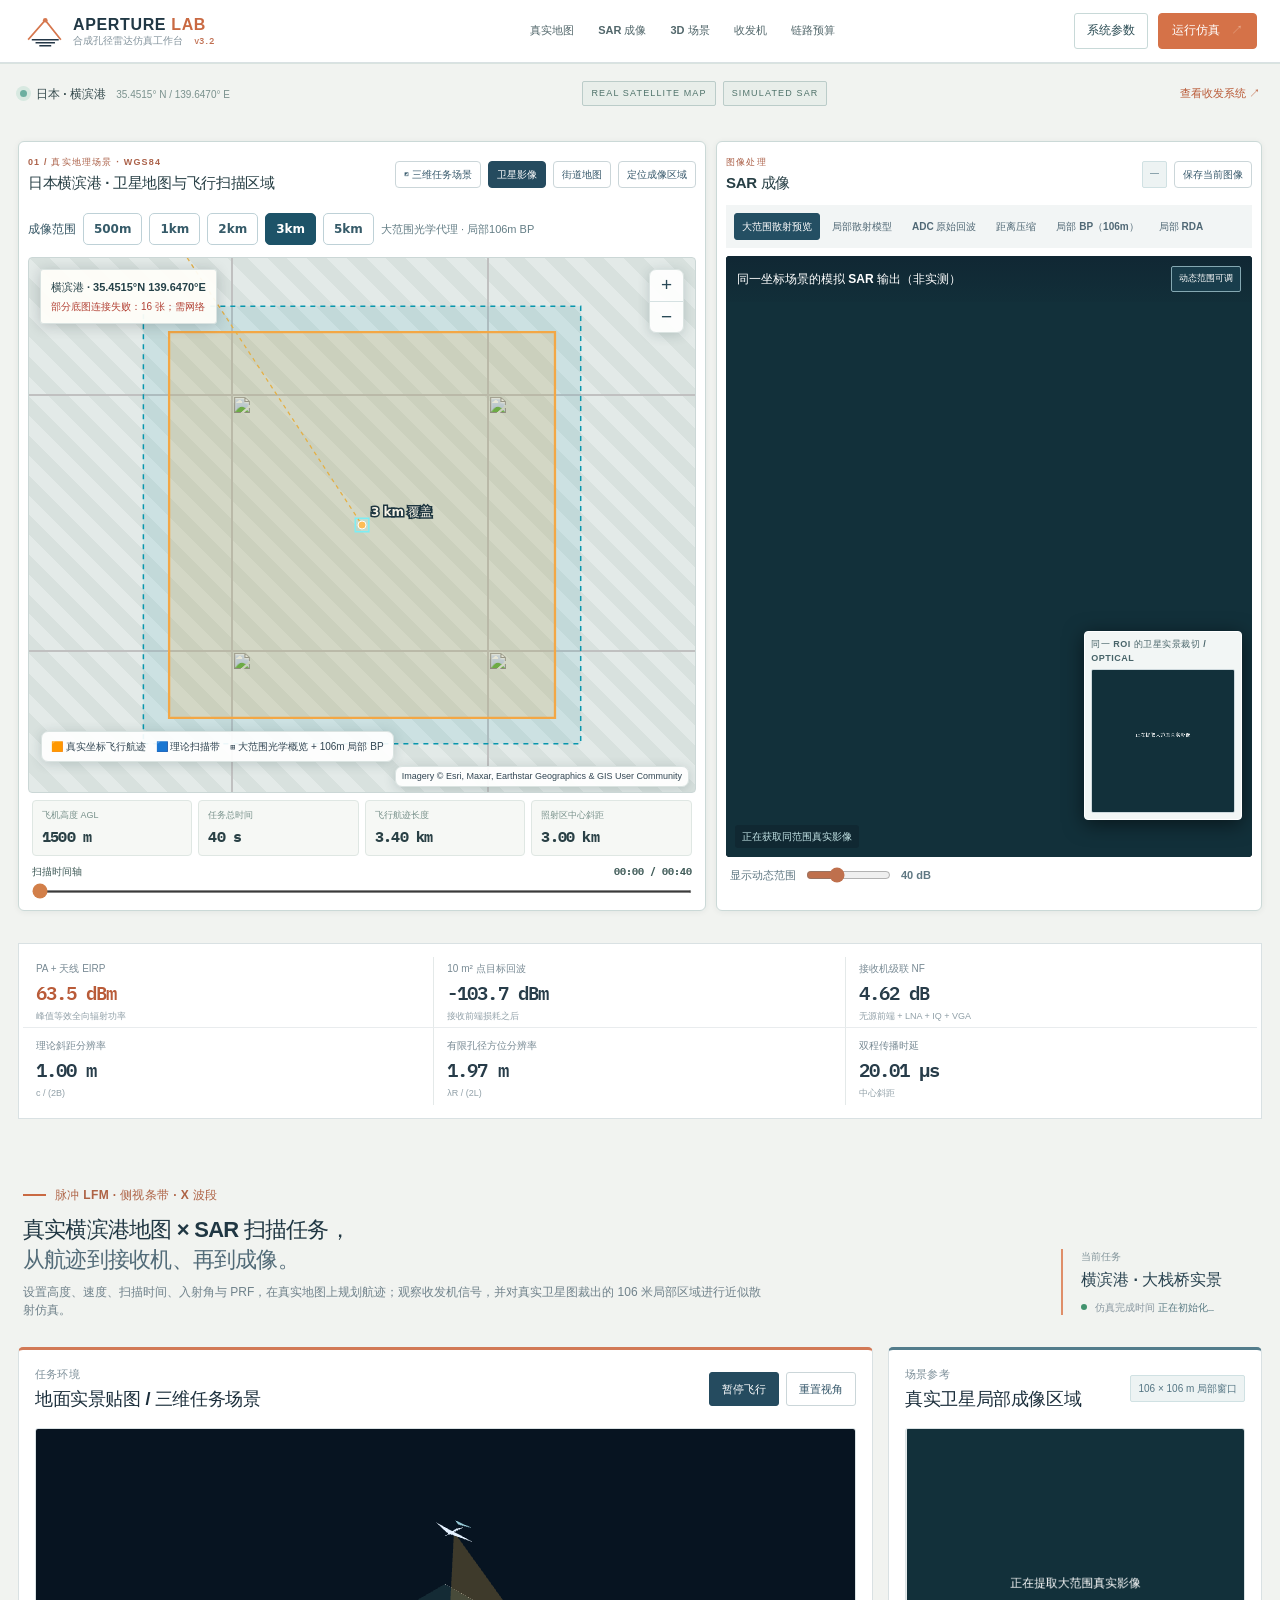
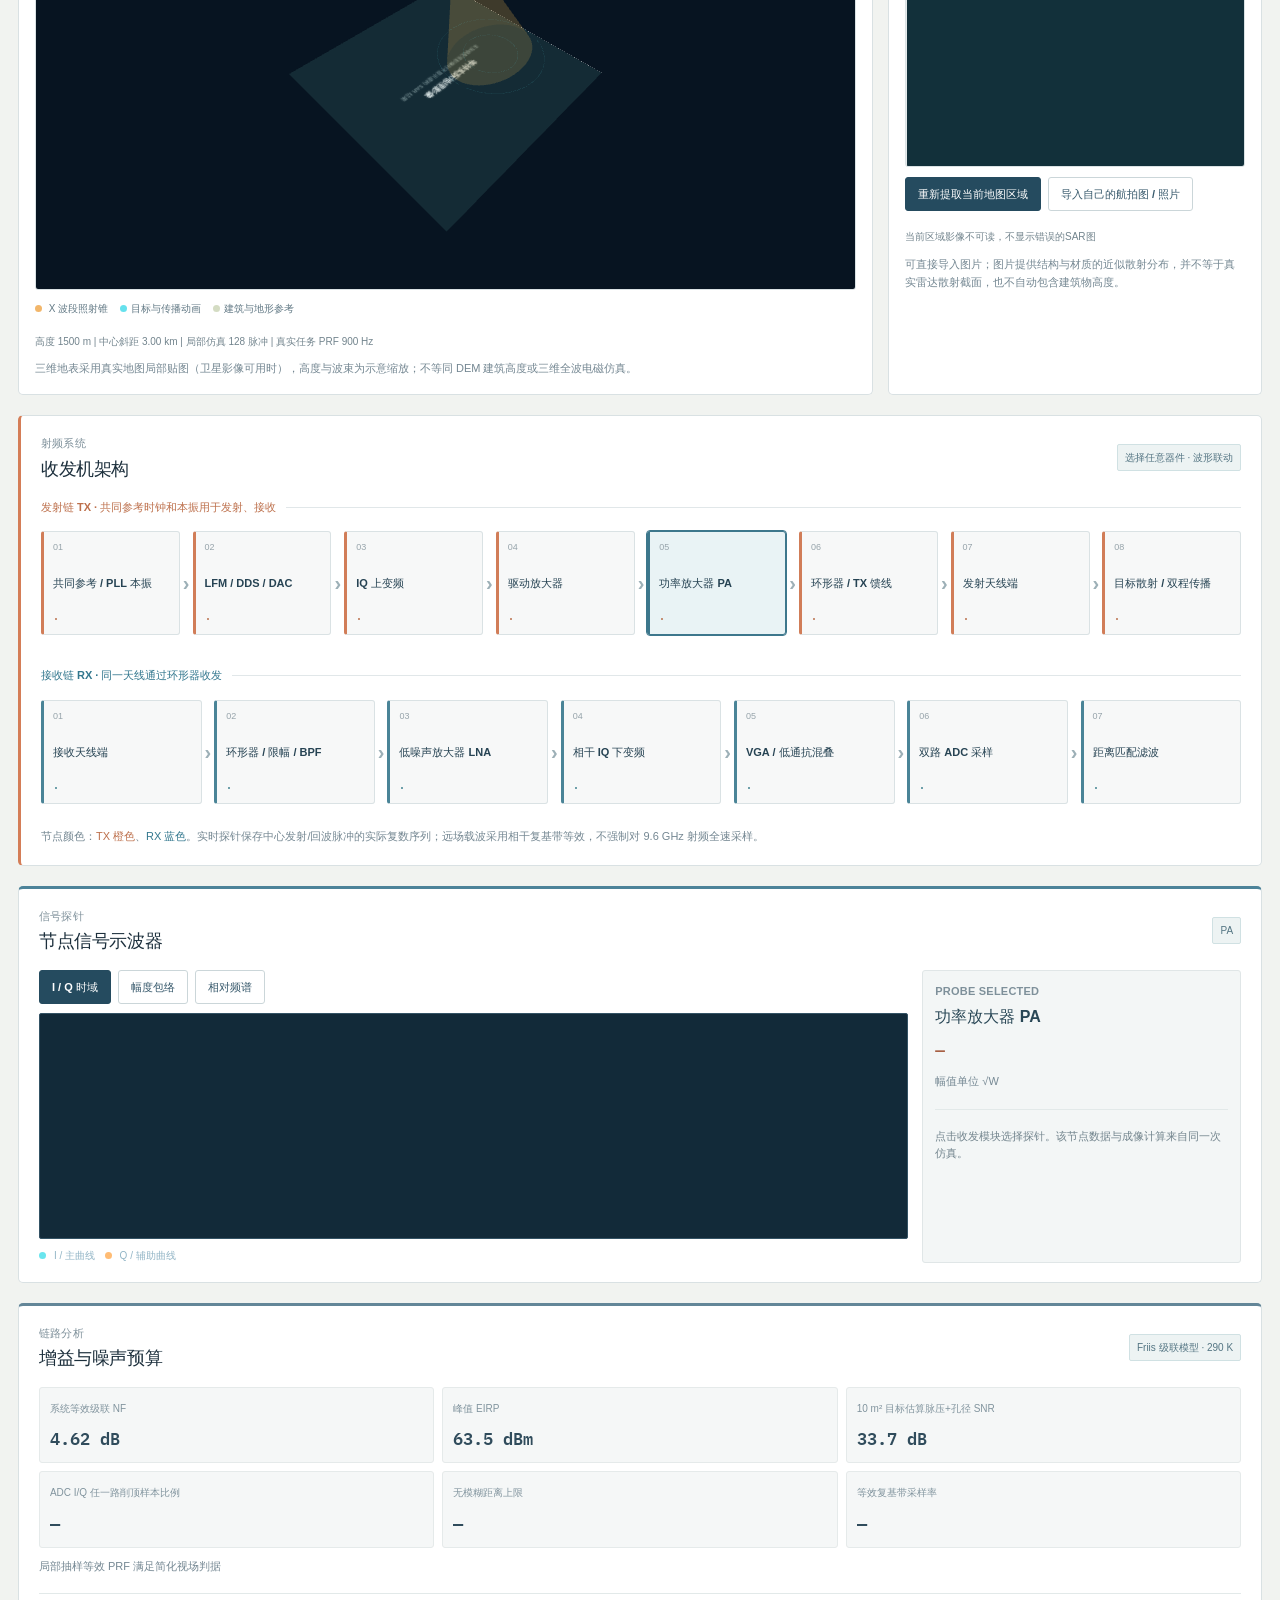
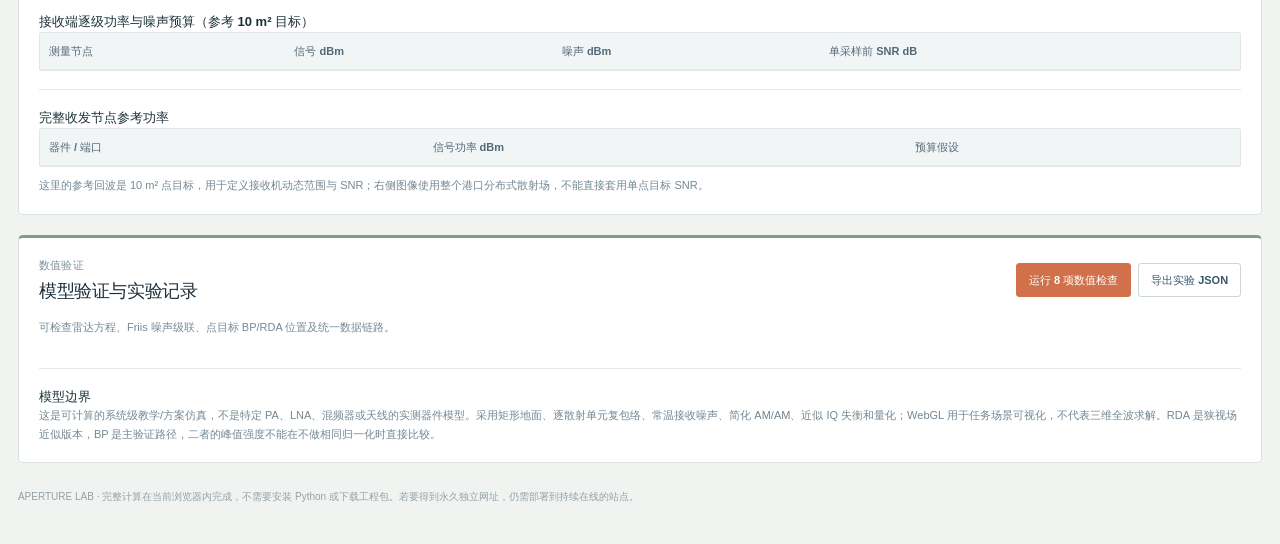
==== commit 38569e4a: "Add adjustable 0.5–5 km co-registered wide scene with separately modeled 106m coherent BP" ====
--- a/index.html
+++ b/index.html
@@ -32,7 +32,7 @@
 @media(max-width:820px){.topbar{flex-wrap:wrap;padding:10px 15px;min-height:auto}.brand-lockup{flex:1}.nav{order:3;width:100%;justify-content:space-between;overflow-x:auto;flex-wrap:nowrap;border-top:1px solid #eef0ef}.nav a{font-size:11px;padding:8px 7px;white-space:nowrap}.top-actions{margin-left:auto}.mobile-control{display:inline-flex}.shell{display:block;padding:12px}.left{display:none;position:static;overflow:visible;max-height:none;margin-bottom:12px}.left.open{display:block}.main{gap:13px}.hero{padding:15px 0;min-height:auto}.hero h1{font-size:24px}.hero p{font-size:11px}.kpis{grid-template-columns:repeat(3,minmax(0,1fr));padding:8px}.kpi{padding:8px}.kpi strong{font-size:17px}.leadGrid .panel:nth-child(2){display:block}.scene3d{height:360px}}
 @media(max-width:560px){.brandmark{width:35px}.brandmark svg{width:33px}.brand-lockup strong{font-size:14px}.brand-lockup>span{font-size:9px}.top-run{padding:9px!important}.top-run span{display:none}.shell{padding:9px}.panel{padding:13px 12px}.leadGrid .panel{padding:12px}.hero h1{font-size:21px}.hero p{max-width:100%}.kpis{grid-template-columns:repeat(2,minmax(0,1fr))}.kpi:nth-child(3){border-right:1px solid #e4e9e9}.kpi:nth-child(even){border-right:0}.kpi:nth-child(n+3){border-top:1px solid #e4e9e9}.scene3d{height:300px}.twoview,.probeLayout{grid-template-columns:1fr!important}.sectionHead{gap:9px}.panelTitle{font-size:17px}.rfnode{min-width:93px}.statgrid,.testgrid{grid-template-columns:repeat(2,minmax(0,1fr))}.btnrow{gap:5px}}
 @media(prefers-reduced-motion:reduce){html{scroll-behavior:auto}.btn,.rfnode{transition:none}.rfnode:hover{transform:none}}
-</style><style>.visual-stage #geospatial .geo-map .map-overlay path[fill="#ecaa443d"]{fill:#ffa54122;stroke-width:3}.floating-source-label{max-width:95%;word-break:break-word}.visual-stage #imaging .smallBadge{max-width:190px;overflow:hidden;text-overflow:ellipsis;white-space:nowrap}</style><style>/* Georeferenced mission extension, modern light engineering style */
+</style><style>.visual-stage #geospatial .geo-map .map-overlay path[fill="#ecaa443d"]{fill:#ffa54122;stroke-width:3}.floating-source-label{max-width:95%;word-break:break-word}.visual-stage #imaging .smallBadge{max-width:190px;overflow:hidden;text-overflow:ellipsis;white-space:nowrap}</style><style>.roi-picker{display:flex;gap:7px;align-items:center;white-space:nowrap;overflow-x:auto;padding:8px 0 12px}.roi-picker strong{color:#345563;font-size:12px}.roi-picker button{font:700 12px system-ui;background:white;color:#365b69;border:1px solid #bed1d7;border-radius:5px;cursor:pointer;padding:8px 10px}.roi-picker button.active{background:#1d5368;color:white;border-color:#1d5368}.roi-picker span{font-size:11px;color:#647e86}@media(max-width:650px){.roi-picker span{display:none}.roi-picker button{padding:7px}}</style><style>/* Georeferenced mission extension, modern light engineering style */
 .map-panel{padding:20px!important;background:#fff!important;border:1px solid #cbd7d6!important}.geogrid{display:grid;grid-template-columns:minmax(0,1.7fr) minmax(260px,.68fr);gap:13px}.geo-map{height:492px;position:relative;border:1px solid #cbd7d6;border-radius:11px;overflow:hidden;background:repeating-linear-gradient(45deg,#e3eae8,#e3eae8 14px,#d8e1de 14px,#d8e1de 28px);touch-action:none;cursor:crosshair;isolation:isolate}.map-tiles{position:absolute;inset:0;z-index:0;overflow:hidden}.map-tile{position:absolute;width:256px;height:256px;max-width:none;user-select:none;pointer-events:none;display:block}.map-overlay{position:absolute;inset:0;z-index:1;width:100%;height:100%;pointer-events:none}.map-pos-tag,.map-legend,.map-attribution,.map-zoom{position:absolute;z-index:2;background:#ffffffeb;box-shadow:0 2px 12px #213e4730;color:#314552;border:1px solid #dae3e1;border-radius:7px}.map-pos-tag{top:11px;left:11px;padding:8px 10px;font-size:11px;font-weight:750;line-height:1.7}.map-pos-tag span{font-size:10px;font-weight:500;color:#668078}.map-legend{bottom:30px;left:12px;font-size:10px;padding:7px 9px}.map-attribution{bottom:5px;right:6px;font-size:9px;padding:3px 6px}.map-attribution a{color:#314552}.map-zoom{top:11px;right:11px;display:grid;overflow:hidden}.map-zoom button{width:33px;height:31px;background:transparent;color:#294957;border:0;cursor:pointer;font-size:19px}.map-zoom button+button{border-top:1px solid #d5e1e2}.map-side{background:#f2f5f3;border:1px solid #dce5e2;border-radius:10px;padding:15px;min-width:0}.map-side-title{color:#407768;letter-spacing:1.7px;font-size:11px;font-weight:800;margin-bottom:12px}.mission-data{display:grid;grid-template-columns:1fr 1fr;gap:7px}.mission-data>div{background:#fff;border:1px solid #d9e4e0;border-radius:7px;padding:10px;min-width:0}.mission-data small{display:block;color:#698076;font-size:10px;line-height:1.5}.mission-data strong{font-size:17px;color:#23433f;display:block;margin-top:3px;font-family:'IBM Plex Mono',monospace;white-space:nowrap;letter-spacing:-.8px}.scrub-label{font-size:11px;color:#415c59;display:flex;justify-content:space-between;align-items:center;margin-top:17px;gap:10px}.scrub-label strong{font-family:'IBM Plex Mono',monospace}.map-side input[type=range]{width:100%;accent-color:#d27f49;margin:13px 0 2px}.map-alert{margin-top:14px;background:#e4f2ee;border-left:3px solid #458f77;color:#366454;border-radius:4px;padding:10px;font-size:10px;line-height:1.5}.map-alert.warn{background:#ffefe4;color:#955a30;border-left-color:#e0a25a}.map-method{font-size:11px;line-height:1.7;color:#657a75;margin-top:10px}.map-method b{color:#2a4d4b}.sceneWrap canvas{max-width:100%}#missionControls{margin-bottom:6px}#missionControls .pcaption{font-weight:800;margin:5px 0}#missionControls .knob{padding:7px 0 9px}#missionControls .knob:nth-of-type(2){border-top:1px solid #dce5e2}.map-panel .panelTitle{color:#1c3437!important}.map-panel .pcaption{color:#5a8678!important}.map-panel .muted{color:#687f7b!important}
 @media(max-width:1190px){.geogrid{grid-template-columns:1fr}.geo-map{height:440px}.mission-data{grid-template-columns:repeat(4,1fr)}}
 @media(max-width:650px){.map-panel{padding:11px!important}.geo-map{height:330px}.mission-data{grid-template-columns:1fr 1fr}.mission-data strong{font-size:15px}.map-legend{font-size:9px;bottom:28px;left:5px}.map-pos-tag{font-size:9px;top:5px;left:5px;max-width:74%}}
@@ -150,21 +150,21 @@
 </style></head><body>
 <header class="topbar">
 <div aria-hidden="true" class="brandmark"><svg height="43" viewbox="0 0 48 48" width="43"><path d="M3 34 L25 9 L45 34" fill="none" stroke="#D6774E" stroke-linecap="square" stroke-width="2.3"></path><path d="M8 35 H42 M13 39 H37 M18 43 H32" stroke="#243747" stroke-linecap="square" stroke-width="1.8"></path><circle cx="25" cy="9" fill="#D6774E" r="3.1"></circle></svg></div>
-<div class="brand-lockup"><strong>APERTURE <em>LAB</em></strong><span>合成孔径雷达仿真工作台 <span class="version">v3.1</span></span></div>
+<div class="brand-lockup"><strong>APERTURE <em>LAB</em></strong><span>合成孔径雷达仿真工作台 <span class="version">v3.2</span></span></div>
 <nav aria-label="工作区导航" class="nav"><a href="#geospatial">真实地图</a><a href="#imaging">SAR 成像</a><a href="#environment">3D 场景</a><a href="#rf">收发机</a><a href="#budget">链路预算</a></nav>
 <div class="top-actions"><span class="device-pill"><span class="state-dot"></span>浏览器仿真</span><button aria-controls="parameterSide" aria-expanded="false" class="btn mobile-control" id="mobileControl" type="button">系统参数</button><button class="btn top-run" id="topRun" type="button">运行仿真 <span aria-hidden="true">↗</span></button></div>
 </header>
 <div class="shell"><aside aria-label="仿真参数设置" class="left" id="parameterSide"><section class="panel"><div class="sectionHead"><div><div class="pcaption">实验控制台</div><h2 class="panelTitle">系统参数</h2></div><button class="btn light" id="reset">恢复默认</button></div><div class="axis">改动参数会重新运行同一套 ADC → 距离压缩 → 成像计算。</div><div id="missionControls"></div><div class="dotLine"></div><div class="pcaption">射频与 ADC 参数</div><div id="sliderList"></div><button class="btn primary full" id="run" style="margin-top:12px;padding:12px">重新运行完整仿真</button><div class="process" id="process" role="status">正在初始化…</div><div class="axis">固定平台速度 100 m/s；其余链路增益、接收插损和三维比例按基线配置。</div></section></aside>
 <main class="main"><div class="mission-ribbon"><div class="mission-id"><span class="live-indicator"></span><span>日本 · 横滨港 <small>35.4515° N / 139.6470° E</small></span></div><div class="mission-pills"><span>REAL SATELLITE MAP</span><span>SIMULATED SAR</span></div><a class="mission-link" href="#rf">查看收发系统 ↗</a></div><div class="visual-stage"><section class="panel map-panel wide" id="geospatial">
-<div class="sectionHead"><div><div class="pcaption">01 / 真实地理场景 · WGS84</div><h2 class="panelTitle">日本横滨港 · 卫星地图与飞行扫描区域</h2><div class="muted">橙色方框对应右侧完整的 106 × 106 m 配准成像窗；点击地图重选区域，两图将同时更新。</div></div>
+<div class="sectionHead"><div><div class="pcaption">01 / 真实地理场景 · WGS84</div><h2 class="panelTitle">日本横滨港 · 卫星地图与飞行扫描区域</h2><div class="muted">橙色大方框对应大范围光学散射概览，中心蓝色小框是单独高分辨率提取的 106m BP 窗口。</div></div>
 <div class="btnrow"><a class="btn btn-three" href="#environment">◩ 三维任务场景</a><button class="btn active" id="mapSat">卫星影像</button><button class="btn" id="mapOSM">街道地图</button><button class="btn" id="mapHome">定位成像区域</button></div></div>
-<div class="geogrid"><div aria-label="横滨港真实卫星地图，含飞行航迹和扫描带" class="geo-map" id="mapPort"><div aria-label="横滨港公开Landsat卫星概览，不与当前地图和SAR图像配准" class="offline-overview" id="offlineOverview"><img alt="横滨港公开Landsat卫星概览，非当前视窗范围" src="https://upload.wikimedia.org/wikipedia/commons/e/e1/Port_of_Yokohama_Landsat.jpg"/><span>真实横滨港 Landsat 概览 · 非当前尺度 / 局部卫星瓦片暂不可用</span></div><div class="map-tiles" id="mapTiles"></div><svg class="map-overlay" id="mapOverlay" xmlns="http://www.w3.org/2000/svg"></svg><div class="map-pos-tag">横滨港 · 35.4515°N 139.6470°E<br/><span id="mapLayerStatus">正在载入实际地图瓦片…</span></div><div class="map-zoom"><button id="zoomIn" title="放大">+</button><button id="zoomOut" title="缩小">−</button></div><div class="map-legend">🟧 真实坐标飞行航迹　🟦 理论扫描带　⊞ 106 m 配准成像窗</div><div class="map-attribution" id="mapAttribution">Imagery © Esri and its licensors</div></div>
+<div class="roi-picker"><strong>成像范围</strong><button data-roisize="500">500m</button><button data-roisize="1000">1km</button><button data-roisize="2000">2km</button><button class="active" data-roisize="3000">3km</button><button data-roisize="5000">5km</button><span id="roiInfo">大范围光学代理 · 局部106m BP</span></div><div class="geogrid"><div aria-label="横滨港真实卫星地图，含飞行航迹和扫描带" class="geo-map" id="mapPort"><div aria-label="横滨港公开Landsat卫星概览，不与当前地图和SAR图像配准" class="offline-overview" id="offlineOverview"><img alt="横滨港公开Landsat卫星概览，非当前视窗范围" src="https://upload.wikimedia.org/wikipedia/commons/e/e1/Port_of_Yokohama_Landsat.jpg"/><span>真实横滨港 Landsat 概览 · 非当前尺度 / 局部卫星瓦片暂不可用</span></div><div class="map-tiles" id="mapTiles"></div><svg class="map-overlay" id="mapOverlay" xmlns="http://www.w3.org/2000/svg"></svg><div class="map-pos-tag">横滨港 · 35.4515°N 139.6470°E<br/><span id="mapLayerStatus">正在载入实际地图瓦片…</span></div><div class="map-zoom"><button id="zoomIn" title="放大">+</button><button id="zoomOut" title="缩小">−</button></div><div class="map-legend">🟧 真实坐标飞行航迹　🟦 理论扫描带　⊞ 大范围光学概览 + 106m 局部 BP</div><div class="map-attribution" id="mapAttribution">Imagery © Esri and its licensors</div></div>
 <aside class="map-side"><div class="map-side-title">扫描任务 / MISSION</div><div class="mission-data"><div><small>飞机高度 AGL</small><strong id="geoAlt">—</strong></div><div><small>任务总时间</small><strong id="geoTime">—</strong></div><div><small>飞行航迹长度</small><strong id="geoTrack">—</strong></div><div><small>照射区中心斜距</small><strong id="geoSlant">—</strong></div><div><small>当前地面入射角</small><strong id="geoAngle">—</strong></div><div><small>扫描带宽度（用户指定）</small><strong id="geoSwath">—</strong></div><div><small>任务理论发射脉冲数</small><strong id="geoPulses">—</strong></div><div><small>局部成像仿真孔径</small><strong id="geoLocal">—</strong></div></div>
 <label class="scrub-label" for="flightTime">扫描时间轴 <strong id="clock">00:00 / 00:40</strong></label><input aria-label="扫描进度" id="flightTime" max="1000" min="0" type="range" value="0"/><div class="btnrow" style="margin-top:7px"><button class="btn primary" id="playMap">▶ 播放扫描</button><button class="btn" id="resetFlight">回到 0 s</button></div><div class="map-alert" id="geometryCheck">等待几何计算…</div>
 </aside></div>
 <div class="map-method"><b>资料分层：</b>卫星/街道底图来自在线地图服务，非程序绘制。卫星瓦片用于 106 × 106 m 区域的光学纹理散射代理；3D 地面贴图同步更新。BP/RDA 为近似微波回波仿真，<b>不是</b>真实遥感雷达影像。网络无法获取底图时，将明确提示，不使用伪造地图。</div>
 </section><section class="panel wide" id="imaging"><div class="sectionHead"><div><div class="pcaption">图像处理</div><h2 class="panelTitle">SAR 成像</h2></div><div class="btnrow"><span class="smallBadge" id="imgSize">—</span><button class="btn" id="exportImage">保存当前图像</button></div></div>
-<div class="imageToolbar"><button class="btn" data-imgmode="scatter">近似散射模型</button><button class="btn" data-imgmode="raw">ADC 原始回波</button><button class="btn" data-imgmode="range">距离压缩</button><button class="btn active" data-imgmode="bp">BP 相干聚焦</button><button class="btn" data-imgmode="rda">近似 RDA</button></div>
+<div class="imageToolbar"><button class="btn active" data-imgmode="wide">大范围散射预览</button><button class="btn" data-imgmode="scatter">局部散射模型</button><button class="btn" data-imgmode="raw">ADC 原始回波</button><button class="btn" data-imgmode="range">距离压缩</button><button class="btn" data-imgmode="bp">局部 BP（106m）</button><button class="btn" data-imgmode="rda">局部 RDA</button></div>
 <div class="twoview"><div class="viewer"><div class="floating-source-label">同一 ROI 的卫星实景裁切 / OPTICAL</div><div class="sectionHead"><strong>输入场景 / 光学参考</strong><span class="smallBadge">512 × 512</span></div><div class="imageFrame"><canvas height="512" id="sceneCompare" width="512"></canvas></div><div class="legend">同一个港口或上传场景 <span>二维参考图</span></div></div><div class="viewer"><div class="sectionHead"><strong>同一坐标场景的模拟 SAR 输出（非实测）</strong><span class="smallBadge">动态范围可调</span></div><div class="imageFrame"><canvas id="resultImage"></canvas><div id="imgPointer" style="position:absolute;inset:0;cursor:crosshair;background:transparent"></div></div><div class="legend"><span id="imgHint">等待仿真…</span></div></div></div>
 <div class="sectionHead" style="margin-bottom:0"><span class="muted" id="pixelInfo">在右图上移动光标可读取位置</span><label class="contrast">显示动态范围 <input id="contrast" max="70" min="25" step="5" type="range" value="40"/><b id="contrastOut">40 dB</b></label></div>
 <p class="hint" id="methodNote">相同 ADC 复数 IQ → FFT 距离匹配滤波 → BP / 近似 RDA；不会通过给照片加滤镜生成图像。</p></section></div><div class="kpis"><div class="kpi"><div class="lt">PA + 天线 EIRP</div><strong id="k_eirp">—</strong><small>峰值等效全向辐射功率</small></div><div class="kpi"><div class="lt">10 m² 点目标回波</div><strong id="k_echo">—</strong><small>接收前端损耗之后</small></div><div class="kpi"><div class="lt">接收机级联 NF</div><strong id="k_nf">—</strong><small>无源前端 + LNA + IQ + VGA</small></div><div class="kpi"><div class="lt">理论斜距分辨率</div><strong id="k_res">—</strong><small>c / (2B)</small></div><div class="kpi"><div class="lt">有限孔径方位分辨率</div><strong id="k_az">—</strong><small>λR / (2L)</small></div><div class="kpi"><div class="lt">双程传播时延</div><strong id="k_delay">—</strong><small>中心斜距</small></div></div><div class="hero">
@@ -182,7 +182,7 @@
 'use strict';
 const C=299792458,KB=1.380649e-23,TAU=2*Math.PI;
 const lin=x=>10**(x/10),db=x=>10*Math.log10(Math.max(x,1e-40)),dbm=x=>db(x*1000);
-let S={fc:9.6,B:150,T:5,P:10,G:25,txLoss:1.5,rxLoss:2.5,lnaG:25,lnaNF:2,mixG:-6,mixNF:8,vgaG:10,vgaNF:5,adcBits:10,adcFS:-37,paBackoff:8,iqGain:0,iqPhase:0,phaseJitter:0.04,range:1.96,alt:1500,inc:40,speed:85,duration:40,prf:900,swath:800,localDwell:0.28,pulses:128,step:85*.28/127};
+let S={fc:9.6,B:150,T:5,P:10,G:25,txLoss:1.5,rxLoss:2.5,lnaG:25,lnaNF:2,mixG:-6,mixNF:8,vgaG:10,vgaNF:5,adcBits:10,adcFS:-37,paBackoff:8,iqGain:0,iqPhase:0,phaseJitter:0.04,range:1.96,alt:1500,inc:60,speed:85,duration:40,prf:900,swath:3400,roiSize:3000,localDwell:0.28,pulses:128,step:85*.28/127};
 function calc(p=S){let lam=C/(p.fc*1e9),R=p.alt/Math.cos(p.inc*Math.PI/180),slantToGround=p.alt*Math.tan(p.inc*Math.PI/180),Fs=p.B*1e6*1.5,L=lin(p.rxLoss),FL=lin(p.lnaNF),GL=lin(p.lnaG),FM=lin(p.mixNF),GM=lin(p.mixG),FV=lin(p.vgaNF),FF=L+(FL-1)*L+(FM-1)*L/GL+(FV-1)*L/(GL*GM),gain=lin(-p.rxLoss+p.lnaG+p.mixG+p.vgaG),Ptx=p.P*lin(-p.txLoss),rSig=Ptx*lin(2*p.G)*lam*lam/(Math.pow(4*Math.PI,3)*R**4);return {lam,R,y:slantToGround,Fs,L,FF,gain,rSig,pr10:rSig*10,noise:KB*290*Fs*FF,res:C/(2*p.B*1e6),groundRes:C/(2*p.B*1e6)/(slantToGround/R),azRes:lam*R/(2*(p.pulses-1)*p.step),eirp:dbm(Ptx)+p.G,delay:2*R/C*1e6,prf:p.speed/p.step, hardwarePRF:p.prf, TB:p.B*p.T, snr:db(rSig*10/(KB*290*Fs*FF))+db(Fs*p.T*1e-6)+db(p.pulses),adcNoise:dbm(KB*290*Fs*FF*gain)} }
 // In-place radix-2 FFT, complex arrays, inverse / N normalization.
 function fft(r,i,inv=false){let N=r.length;for(let a=1,b=0;a<N;a++){let t=N>>1;for(;b&t;t>>=1)b^=t;b^=t;if(a<b){let v=r[a];r[a]=r[b];r[b]=v;v=i[a];i[a]=i[b];i[b]=v}}for(let len=2;len<=N;len*=2){let ang=(inv?TAU:-TAU)/len,wr0=Math.cos(ang),wi0=Math.sin(ang);for(let start=0;start<N;start+=len){let wr=1,wi=0;for(let k=0;k<len/2;k++){let a=start+k,b=a+len/2,vr=r[b]*wr-i[b]*wi,vi=r[b]*wi+i[b]*wr;r[b]=r[a]-vr;i[b]=i[a]-vi;r[a]+=vr;i[a]+=vi;let nwr=wr*wr0-wi*wi0;wi=wr*wi0+wi*wr0;wr=nwr}}}if(inv)for(let k=0;k<N;k++){r[k]/=N;i[k]/=N}}
@@ -300,10 +300,10 @@
 }
 
 'use strict';
-let live=null,sceneCanvas=document.getElementById('reference'),sourceCanvas=document.createElement('canvas'),sceneMode='loading',stage='pa',signalView='IQ',imageMode='bp',dynamicMin=-40,rdaCache=null,running=false,checkResult=[];
+let live=null,sceneCanvas=document.getElementById('reference'),sourceCanvas=document.createElement('canvas'),localCanvas=document.createElement('canvas'),sceneMode='loading',stage='pa',signalView='IQ',imageMode='wide',dynamicMin=-40,rdaCache=null,running=false,checkResult=[];
 sourceCanvas.width=sourceCanvas.height=512;
 {let cx=sourceCanvas.getContext('2d');cx.fillStyle='#142b35';cx.fillRect(0,0,512,512);cx.textAlign='center';cx.fillStyle='#d9e4e4';cx.font='bold 20px system-ui';cx.fillText('等待实际地理影像',256,243);cx.font='14px system-ui';cx.fillStyle='#93acaf';cx.fillText('未加载配准影像时不显示虚构 SAR 结果',256,272)}
-window.sarGeoSourceReady=false;
+window.sarGeoSourceReady=false;window.sarLocalReady=false;
 let three=start3D(document.getElementById('scene3d'),sourceCanvas);three.custom(true);
 const el=id=>document.getElementById(id),fi=(x,n=1)=>Number(x).toFixed(n),valid=x=>Number.isFinite(x)?x:0;
 const controls=[['fc','中心频率','GHz',8,12,.1],['B','调频带宽','MHz',50,250,25],['T','脉冲宽度','μs',2,10,1],['P','PA 峰值功率','W',1,50,1],['G','天线增益','dBi',18,32,1],['lnaNF','LNA 噪声系数','dB',1,6,.5],['adcBits','ADC 分辨率','bit',6,14,1],['adcFS','ADC 输入满量程','dBm',-52,-25,1],['paBackoff','PA 饱和回退','dB',0,14,1],['iqGain','IQ 幅度失衡','dB',-2,2,.25],['iqPhase','IQ 相位失衡','°',-12,12,1],['phaseJitter','逐脉冲相位随机游走','rad',0,.2,.02]];
@@ -313,10 +313,11 @@
 function renderNodes(){let fmt=(items,type)=>items.map((id,i)=>`<button type="button" class="rfnode ${stage===id?'selected':''} ${type}" data-stage="${id}"><span class="nseq">${String(i+1).padStart(2,'0')}</span><span class="ntext">${stageInfo[id][0]}</span><span class="nval" id="nv_${id}">·</span></button>`).join('<span class="rfarrow">›</span>');el('txPath').innerHTML=fmt(txNodes,'tx');el('rxPath').innerHTML=fmt(rxNodes,'rx');document.querySelectorAll('[data-stage]').forEach(n=>n.onclick=()=>{stage=n.dataset.stage;renderNodes();drawSignal()});if(live)refreshNodeValues()}
 function refreshNodeValues(){const p=S,q=live.q,tx=dbm(p.P),r=dbm(q.pr10);let values={lo:p.fc+' GHz',dac:'−12 dBm',up:'−18 dBm',driver:'−3 dBm',pa:fi(tx)+' dBm',txline:fi(tx-p.txLoss)+' dBm',txant:fi(q.eirp)+' dBm EIRP',space:fi(q.delay,2)+' μs',rxant:fi(r+p.rxLoss)+' dBm',rxline:fi(r)+' dBm',lna:fi(r+p.lnaG)+' dBm',mixer:fi(r+p.lnaG+p.mixG)+' dBm',vga:fi(r+p.lnaG+p.mixG+p.vgaG)+' dBm',adc:fi(100*live.clip,2)+'% clip',compression:live.P+' pulses'};for(let k in values){let e=el('nv_'+k);if(e)e.textContent=values[k]}}
 function refreshKpis(){let q=calc();el('k_eirp').textContent=fi(q.eirp)+' dBm';el('k_echo').textContent=fi(dbm(q.pr10),1)+' dBm';el('k_nf').textContent=fi(db(q.FF),2)+' dB';el('k_res').textContent=fi(q.res,2)+' m';el('k_az').textContent=fi(q.azRes,2)+' m';el('k_delay').textContent=fi(q.delay,2)+' μs';el('flightInfo').textContent='高度 '+S.alt+' m | 中心斜距 '+fi(q.R/1e3,2)+' km | 局部仿真 '+S.pulses+' 脉冲 | 真实任务 PRF '+S.prf+' Hz';el('kSNR').textContent=fi(q.snr,1)+' dB';el('refNF').textContent=fi(db(q.FF),2)+' dB';el('txEirp').textContent=fi(q.eirp,1)+' dBm';let Dop=2*S.speed*(53+(S.pulses-1)*S.step/2)/(q.lam*q.R);let alias=Dop>q.prf/2;el('sampleStatus').textContent=alias?'警告：局部抽样后视场存在多普勒混叠':'局部抽样等效 PRF 满足简化视场判据';el('sampleStatus').classList.toggle('warn',alias);return q}
-function drawReference(){for(let id of ['reference','sceneCompare']){let c=el(id),ctx=c.getContext('2d'),sz=id==='reference'?560:512;c.width=c.height=sz;ctx.imageSmoothingEnabled=true;ctx.drawImage(sourceCanvas,0,0,sz,sz)}}
+function drawReference(){for(let id of ['reference','sceneCompare']){let c=el(id),ctx=c.getContext('2d'),sz=id==='reference'?560:512;c.width=c.height=sz;ctx.imageSmoothingEnabled=true;ctx.drawImage(id==='reference'||imageMode==='wide'||!window.sarLocalReady?sourceCanvas:localCanvas,0,0,sz,sz)}}
 function heat(canvas,data,nx,ny,options={}){if(!data)return;const W=canvas.width=nx,H=canvas.height=ny,ctx=canvas.getContext('2d'),pix=ctx.createImageData(W,H);let peak=options.peak||0;for(let k=0;k<data.length;k++){let v=typeof data[k]==='number'?data[k]:0;if(Number.isFinite(v))peak=Math.max(peak,v)}peak=Math.max(peak,1e-25);let floor=options.floor??dynamicMin;for(let k=0;k<nx*ny;k++){let v=Math.max(1e-25,data[k]),d=20*Math.log10(v/peak),a=Math.max(0,Math.min(1,(d-floor)/(-floor)));let shade=Math.round(255*(a**.79)),offset=k*4;if(options.color){pix.data[offset]=Math.round(255*a);pix.data[offset+1]=Math.round(222*a);pix.data[offset+2]=Math.round(134*a+20); } else {pix.data[offset]=shade;pix.data[offset+1]=shade;pix.data[offset+2]=shade}pix.data[offset+3]=255}ctx.putImageData(pix,0,0)}
-function displayImage(mode=imageMode){if(!live)return;let d=live,canvas=el('resultImage'),hint=el('imgHint');if(mode==='bp'){heat(canvas,d.bp,d.NX,d.NY);hint.textContent='相干 BP 聚焦 · 地面 106 × 106 m · 灰度动态范围 '+Math.abs(dynamicMin)+' dB';}else if(mode==='rda'){if(!rdaCache)rdaCache=rdaApprox(d);heat(canvas,rdaCache.image,d.NX,d.NY);hint.textContent='近似距离–多普勒成像：仅有效孔径中心 ±'+fi((S.pulses-1)*S.step/2,1)+' m，非全视场 BP 等效';}else if(mode==='raw'){heat(canvas,d.raw,256,d.P,{floor:-24,color:true});hint.textContent='同一次 ADC IQ 的脉冲 × 快时间数据（幅度，仅显示每脉冲 256 点）';}else if(mode==='range'){let tmp=new Float32Array(d.rr.length);for(let i=0;i<tmp.length;i++)tmp[i]=Math.hypot(d.rr[i],d.ri[i]);heat(canvas,tmp,d.rangeGrid,d.P,{floor:-40,color:true});hint.textContent='ADC 复数数据经 FFT LFM 匹配滤波的距离压缩矩阵';}else if(mode==='scatter'){let N=128,ct=el('scratch'),g=ct.getContext('2d',{willReadFrequently:true});ct.width=ct.height=N;g.drawImage(sourceCanvas,0,0,N,N);let pix=g.getImageData(0,0,N,N).data,out=new Float32Array(N*N);for(let i=0;i<out.length;i++){let r=pix[i*4],gr=pix[i*4+1],b=pix[i*4+2],lum=(r+gr+b)/3,water=b>r*1.25&&b>gr*.98;out[i]=water?.003:lum>205?14:lum>153?4:gr>r*.98?.12:.5}heat(canvas,out,N,N,{floor:-70,color:true});hint.textContent='光学照片按材质类别构造的近似散射模型，不等同真实微波后向散射系数。';}
-for(let b of document.querySelectorAll('[data-imgmode]'))b.classList.toggle('active',b.dataset.imgmode===mode);imageMode=mode;el('imgSize').textContent=canvas.width+' × '+canvas.height;}
+function widePreview(){let n=512,tmp=document.createElement('canvas');tmp.width=tmp.height=n;let tc=tmp.getContext('2d',{willReadFrequently:true});tc.drawImage(sourceCanvas,0,0,n,n);let raw=tc.getImageData(0,0,n,n).data,gray=new Float32Array(n*n),sc=new Float32Array(n*n),rng=PRNG(42163);for(let j=0;j<n*n;j++){let k=j*4;gray[j]=(.30*raw[k]+.57*raw[k+1]+.13*raw[k+2])/255}for(let y=0;y<n;y++)for(let x=0;x<n;x++){let j=y*n+x,k=j*4,r=raw[k],g=raw[k+1],b=raw[k+2],z=gray[j],water=b>r*1.22&&b>g*1.04&&z<.45,edge=x?Math.abs(z-gray[j-1]):0;sc[j]=(water?.006:z>.72?1.8:z>.48?1.05:z>.28?.52:.20)*(.4+rng.rand())+edge*2.5}let values=Float32Array.from(sc).sort(),peak=Math.max(values[Math.floor(values.length*.992)],.01),c=el('resultImage');c.width=c.height=n;let ctx=c.getContext('2d'),im=ctx.createImageData(n,n);for(let j=0;j<n*n;j++){let db=20*Math.log10(Math.max(1e-4,sc[j])/peak),a=Math.max(0,Math.min(1,(db+46)/46)),v=Math.round(255*a**.84),i=j*4;im.data[i]=im.data[i+1]=im.data[i+2]=v;im.data[i+3]=255}ctx.putImageData(im,0,0)}
+function displayImage(mode=imageMode){if(mode==='wide'){if(!window.sarGeoSourceReady)return;widePreview();imageMode='wide';drawReference();const side=S.roiSize;el('imgHint').textContent=side/1000+' km × '+side/1000+' km：同坐标真实光学影像构建的散射代理；不是相干 BP，也不是实测 SAR';el('imgSize').textContent=side/1000+' km × '+side/1000+' km';el('methodNote').textContent='宽幅为光学纹理散射率近似预览；真正复数 IQ → 距离压缩 → BP 在中心独立提取的 106m 小窗完成，并非整段航迹宽幅聚焦。';document.querySelector('.floating-source-label').textContent='大范围真实光学参考';for(let b of document.querySelectorAll('[data-imgmode]'))b.classList.toggle('active',b.dataset.imgmode==='wide');return}if(!live)return;let d=live,canvas=el('resultImage'),hint=el('imgHint');if(mode==='bp'){heat(canvas,d.bp,d.NX,d.NY);hint.textContent='相干 BP 聚焦 · 地面 106 × 106 m · 灰度动态范围 '+Math.abs(dynamicMin)+' dB';}else if(mode==='rda'){if(!rdaCache)rdaCache=rdaApprox(d);heat(canvas,rdaCache.image,d.NX,d.NY);hint.textContent='近似距离–多普勒成像：仅有效孔径中心 ±'+fi((S.pulses-1)*S.step/2,1)+' m，非全视场 BP 等效';}else if(mode==='raw'){heat(canvas,d.raw,256,d.P,{floor:-24,color:true});hint.textContent='同一次 ADC IQ 的脉冲 × 快时间数据（幅度，仅显示每脉冲 256 点）';}else if(mode==='range'){let tmp=new Float32Array(d.rr.length);for(let i=0;i<tmp.length;i++)tmp[i]=Math.hypot(d.rr[i],d.ri[i]);heat(canvas,tmp,d.rangeGrid,d.P,{floor:-40,color:true});hint.textContent='ADC 复数数据经 FFT LFM 匹配滤波的距离压缩矩阵';}else if(mode==='scatter'){let N=128,ct=el('scratch'),g=ct.getContext('2d',{willReadFrequently:true});ct.width=ct.height=N;g.drawImage(localCanvas,0,0,N,N);let pix=g.getImageData(0,0,N,N).data,out=new Float32Array(N*N);for(let i=0;i<out.length;i++){let r=pix[i*4],gr=pix[i*4+1],b=pix[i*4+2],lum=(r+gr+b)/3,water=b>r*1.25&&b>gr*.98;out[i]=water?.003:lum>205?14:lum>153?4:gr>r*.98?.12:.5}heat(canvas,out,N,N,{floor:-70,color:true});hint.textContent='光学照片按材质类别构造的近似散射模型，不等同真实微波后向散射系数。';}
+for(let b of document.querySelectorAll('[data-imgmode]'))b.classList.toggle('active',b.dataset.imgmode===mode);imageMode=mode;drawReference();document.querySelector('.floating-source-label').textContent='局部 106 × 106m 高分辨率光学参考';el('imgSize').textContent='局部 106m · '+canvas.width+' × '+canvas.height;}
 function specArray(dataR,dataI){let n=1,N=1000;while(n<Math.min(N,dataR.length))n*=2;n=Math.min(n,1024);let r=new Float64Array(n),im=new Float64Array(n);for(let j=0;j<n;j++){let ix=Math.floor(j*(dataR.length-1)/(n-1)),v=dataR[ix],w=dataI[ix];let win=.5-.5*Math.cos(TAU*j/(n-1));r[j]=v*win;im[j]=w*win}fft(r,im);let mag=new Float64Array(n),peak=1e-30;for(let j=0;j<n;j++){mag[j]=Math.hypot(r[(j+n/2)%n],im[(j+n/2)%n]);peak=Math.max(peak,mag[j])}return mag.map(v=>20*Math.log10(Math.max(v,1e-30)/peak))}
 function selectedProbe(){if(!live)return null;let d=live,pp=d.probe,rx=d.hardwareProbes,unit='√W',name=stageInfo[stage][0],note=stageInfo[stage][1],z=stage,trace=null,logPow='';
 if(z==='dac'||z==='lo'){trace=pp.dac;unit='归一化';logPow=z==='lo'?S.fc+' GHz':'−12 dBm'}
@@ -334,9 +335,9 @@
 for(let b of document.querySelectorAll('[data-wave]'))b.classList.toggle('active',b.dataset.wave===signalView)}
 function table(){if(!live)return;let p=S,q=live.q,therm=KB*290*q.Fs,gl=lin(-p.rxLoss),g1=lin(p.lnaG),g2=lin(p.mixG),g3=lin(p.vgaG),nmix=lin(p.mixNF),nLna=lin(p.lnaNF),nVga=lin(p.vgaNF),seq=[['接收天线端',q.pr10,therm],['环形器+限幅/滤波',q.pr10*gl,therm],['LNA 输出',q.pr10*gl*g1,therm*g1+therm*g1*(nLna-1)],['IQ 混频器输出',q.pr10*gl*g1*g2,(therm*g1*nLna)*g2+therm*g2*(nmix-1)],['VGA / ADC 输入',q.pr10*q.gain,therm*q.gain*q.FF]]; // Calculate exact noise recursively for display.
 let signal=q.pr10,n=therm,rows=[];rows.push(['接收天线端',signal,n]);signal*=gl;n=n*gl+therm*(1-gl);rows.push(['环形器/限幅/BPF',signal,n]);signal*=g1;n=n*g1+therm*g1*(nLna-1);rows.push(['LNA 输出',signal,n]);signal*=g2;n=n*g2+therm*g2*(nmix-1);rows.push(['IQ 混频器输出',signal,n]);signal*=g3;n=n*g3+therm*g3*(nVga-1);rows.push(['VGA / ADC 输入',signal,n]);el('budgetBody').innerHTML=rows.map(([name,sig,noi])=>`<tr><td>${name}</td><td>${fi(dbm(sig),1)}</td><td>${fi(dbm(noi),1)}</td><td>${fi(db(sig/noi),1)}</td></tr>`).join('');el('txBudgetBody').innerHTML=live.budget.map(([name,pow,note])=>`<tr><td>${name}</td><td>${fi(pow,1)}</td><td>${note}</td></tr>`).join('');el('adcStatus').textContent=fi(100*live.clip,3)+'%';el('adcStatus').className=live.clip>.01?'value warn':'value';let minRange=C/(2*q.prf)/1e3;el('unambig').textContent=fi(minRange,0)+' km';el('sampleTitle').textContent=fi(q.Fs/1e6,0)+' MS/s';}
-async function updateAll(){if(!window.sarGeoSourceReady&&sceneMode!=='photo'){
+async function updateAll(){if(!window.sarLocalReady&&sceneMode!=='photo'){
   el('process').textContent='需要先提取与地图同位置的可计算影像；禁止使用旧演示港口图冒充结果。';return}
-if(running){window.sarPendingMapUpdate=true;return}running=true;el('run').disabled=true;el('run').textContent='正在运行…';el('process').textContent='正在生成分布式复数回波、逐级接收噪声和 ADC 数据…';await new Promise(r=>setTimeout(r,20));try{let t0=performance.now();let result=simulate(sourceCanvas,S,()=>{el('process').textContent='距离压缩完成，正在相干后向投影…'});live=result;rdaCache=null;el('runtime').textContent=fi(performance.now()-t0,0)+' ms';el('process').textContent='完成：'+S.pulses+' 个脉冲 / '+result.scatter.length+' 个有效散射单元 / '+result.Nraw+' 快时间样本';refreshKpis();refreshNodeValues();table();drawReference();displayImage();drawSignal();el('methodNote').textContent=`地理配准 ROI：${window.sarMap?.roi()?.lat?.toFixed(6)??'—'}°N, ${window.sarMap?.roi()?.lon?.toFixed(6)??'—'}°E；影像来源 ${window.sarMap?.source?.()??'用户自定义'}。LFM：${S.B} MHz × ${S.T} μs；采样率 ${fi(result.Fs/1e6,1)} MS/s；${S.pulses} 个孔径位置；每个散射单元保留传播相位，所有成像结果来自量化后的同一组 ADC IQ；该计算只覆盖 106 m 局部窗，并非整个飞行任务的逐脉冲模拟。`;}catch(e){el('process').textContent='仿真错误：'+e.message;console.error(e)}finally{running=false;el('run').disabled=false;el('run').textContent='重新运行完整仿真';if(window.sarPendingMapUpdate){window.sarPendingMapUpdate=false;setTimeout(updateAll,0)}}}
+if(running){window.sarPendingMapUpdate=true;return}running=true;el('run').disabled=true;el('run').textContent='正在运行…';el('process').textContent='正在生成分布式复数回波、逐级接收噪声和 ADC 数据…';await new Promise(r=>setTimeout(r,20));try{let t0=performance.now();let result=simulate(localCanvas,S,()=>{el('process').textContent='距离压缩完成，正在相干后向投影…'});live=result;rdaCache=null;el('runtime').textContent=fi(performance.now()-t0,0)+' ms';el('process').textContent='完成：'+S.pulses+' 个脉冲 / '+result.scatter.length+' 个有效散射单元 / '+result.Nraw+' 快时间样本';refreshKpis();refreshNodeValues();table();drawReference();displayImage();drawSignal();el('methodNote').textContent=`地理配准 ROI：${window.sarMap?.roi()?.lat?.toFixed(6)??'—'}°N, ${window.sarMap?.roi()?.lon?.toFixed(6)??'—'}°E；影像来源 ${window.sarMap?.source?.()??'用户自定义'}。LFM：${S.B} MHz × ${S.T} μs；采样率 ${fi(result.Fs/1e6,1)} MS/s；${S.pulses} 个孔径位置；每个散射单元保留传播相位，所有成像结果来自量化后的同一组 ADC IQ；该计算仅针对局部106m，宽幅只是同坐标光学散射概览，并非整段航迹的相干BP。`;}catch(e){el('process').textContent='仿真错误：'+e.message;console.error(e)}finally{running=false;el('run').disabled=false;el('run').textContent='重新运行完整仿真';if(window.sarPendingMapUpdate){window.sarPendingMapUpdate=false;setTimeout(updateAll,0)}}}
 function pointChecks(){let checks=[];function assert(name,pass,why){checks.push({name,pass:!!pass,why})}let q=calc();assert('波长与理论距离分辨率',Math.abs(q.res-C/(2*S.B*1e6))<1e-10,'ΔR = c / (2B)');assert('功率与距离四次方关系',Math.abs((db(q.pr10/(calc({...S,alt:S.alt*2}).pr10)))-12.0412)<.01,'斜距加倍，回波下降约 12.04 dB');assert('单站雷达方程 EIRP',Math.abs(q.eirp-(dbm(S.P)-S.txLoss+S.G))<.0001,'PA、TX 插损、天线增益一致');assert('接收机 Friis 级联 NF',q.FF>lin(S.rxLoss)&&q.FF<100,'被动插损与各级增益/噪声系数正向级联');assert('数字化 ADC 削顶统计',live&&live.clip>=0&&live.clip<=1,'逐路限幅、位深量化与削顶比例');let point={x:0,y:q.y,rcs:1000,phase:0},testS={...S,pulses:64},test=simulate(sourceCanvas,testS,()=>{},[point]),R=rdaApprox(test),max=0,ind=0,maxR=0,indR=0;for(let i=0;i<test.bp.length;i++){if(test.bp[i]>max){max=test.bp[i];ind=i}if(R.image[i]>maxR){maxR=R.image[i];indR=i}}
 let x=ind%test.NX,y=Math.floor(ind/test.NX);let xr=indR%test.NX,yr=Math.floor(indR/test.NX);
 assert('标准点目标 BP 定位',Math.abs(x-(test.NX-1)/2)<=4&&Math.abs(y-(test.NY-1)/2)<=4,`最大像素 (${x},${y})；理想中心约 (${(test.NX-1)/2},${(test.NY-1)/2})`);
@@ -346,11 +347,11 @@
 el('run').onclick=updateAll;
 el('reset').onclick=()=>{S={fc:9.6,B:150,T:5,P:10,G:25,txLoss:1.5,rxLoss:2.5,lnaG:25,lnaNF:2,mixG:-6,mixNF:8,vgaG:10,vgaNF:5,adcBits:10,adcFS:-37,paBackoff:8,iqGain:0,iqPhase:0,phaseJitter:0.04,range:2,alt:600,pulses:256,step:0.18};for(let [key,,unit] of controls){el('sl_'+key).value=S[key];el('val_'+key).textContent=S[key]+' '+unit}refreshKpis();updateAll()};
 el('scenePause').onclick=()=>{let running=three.pause();el('scenePause').textContent=running?'暂停飞行':'继续飞行'};el('sceneReset').onclick=()=>three.reset();
-for(let b of document.querySelectorAll('[data-imgmode]'))b.onclick=()=>{if(!live)return;displayImage(b.dataset.imgmode)};
+for(let b of document.querySelectorAll('[data-imgmode]'))b.onclick=()=>{if(b.dataset.imgmode!=='wide'&&!live){el('imgHint').textContent='局部 BP 数据还没有就绪';return}displayImage(b.dataset.imgmode)};
 for(let b of document.querySelectorAll('[data-wave]'))b.onclick=()=>{signalView=b.dataset.wave;drawSignal()};
 el('contrast').oninput=e=>{dynamicMin=-Number(e.target.value);el('contrastOut').textContent=e.target.value+' dB';displayImage()};
 el('imgPointer').onmousemove=e=>{let r=e.target.getBoundingClientRect(),x=(e.clientX-r.left)/r.width,y=(e.clientY-r.top)/r.height;el('pixelInfo').textContent=imageMode==='bp'||imageMode==='rda'?`方位 ${fi((x-.5)*106,1)} m · 地距偏移 ${fi((y-.5)*106,1)} m`:`归一化坐标 ${fi(x*100,0)}% · ${fi(y*100,0)}%`};
-el('photoInput').onchange=e=>{let f=e.target.files?.[0];if(!f)return;if(!f.type.startsWith('image/')){el('photoNote').textContent='请选择图片文件';return}let fr=new FileReader();fr.onload=()=>{let pic=new Image();pic.onload=()=>{let c=sourceCanvas,ctx=c.getContext('2d');c.width=c.height=512;let sc=Math.max(512/pic.width,512/pic.height),w=pic.width*sc,h=pic.height*sc;ctx.drawImage(pic,(512-w)/2,(512-h)/2,w,h);sceneMode='photo';window.sarGeoSourceReady=false;three.custom(true);three.texture(c);el('photoNote').textContent='当前：'+f.name+'（以二维灰度/颜色估计散射率）';updateAll()};pic.src=fr.result};fr.readAsDataURL(f)};
+el('photoInput').onchange=e=>{let f=e.target.files?.[0];if(!f)return;if(!f.type.startsWith('image/')){el('photoNote').textContent='请选择图片文件';return}let fr=new FileReader();fr.onload=()=>{let pic=new Image();pic.onload=()=>{let c=sourceCanvas,ctx=c.getContext('2d');c.width=c.height=512;let sc=Math.max(512/pic.width,512/pic.height),w=pic.width*sc,h=pic.height*sc;ctx.drawImage(pic,(512-w)/2,(512-h)/2,w,h);sceneMode='photo';window.sarGeoSourceReady=false;window.sarLocalReady=true;localCanvas.width=localCanvas.height=512;localCanvas.getContext('2d').drawImage(c,0,0);three.custom(true);three.texture(c);el('photoNote').textContent='当前：'+f.name+'（以二维灰度/颜色估计散射率）';updateAll()};pic.src=fr.result};fr.readAsDataURL(f)};
 el('demoScene').onclick=()=>{if(window.sarMap&&window.sarMap.reload)window.sarMap.reload();};
 el('verify').onclick=()=>showTests();
 el('exportImage').onclick=()=>{let a=document.createElement('a');a.href=el('resultImage').toDataURL('image/png');a.download='SAR_'+imageMode+'_result.png';a.click()};
@@ -373,20 +374,20 @@
 (function(){
 'use strict';
 const by=id=>document.getElementById(id), pi=Math.PI, origin={lat:35.4516,lon:139.6474}, W=256;
-let center={...origin},roi={...origin},z=18,mode='sat',loaded=0,failed=0,renderToken=0,extractToken=0;
-let t=0,playing=false,last=0,drag=null,everExtracted=false,sourceProvider='未加载';
+let center={...origin},roi={...origin},z=14,mode='sat',loaded=0,failed=0,renderToken=0,extractToken=0;
+let t=0,playing=false,last=0,drag=null,everExtracted=false,sourceProvider='未加载',localProvider='未加载';
 const sat='https://server.arcgisonline.com/ArcGIS/rest/services/World_Imagery/MapServer/tile/';
 const osm='https://tile.openstreetmap.org/';
 const gsi='https://cyberjapandata.gsi.go.jp/xyz/seamlessphoto/';
 const map=by('mapPort'),tiles=by('mapTiles'),svg=by('mapOverlay');
-const clamp=(x,a,b)=>Math.max(a,Math.min(b,x));
+const clamp=(x,a,b)=>Math.max(a,Math.min(b,x));function areaZoom(side=S.roiSize){return clamp(Math.round(Math.log2(156543.0339*Math.cos(roi.lat*pi/180)*512/side)),11,18)}
 function world(lat,lon,level=z){let n=2**level;return {x:(lon+180)/360*n*W,y:(1-Math.log(Math.tan(lat*pi/180)+1/Math.cos(lat*pi/180))/pi)/2*n*W}}
 function geographic(x,y,level=z){let n=2**level,lon=x/(n*W)*360-180,a=pi*(1-2*y/(n*W));return {lat:Math.atan(Math.sinh(a))*180/pi,lon}}
 function m2ll(x,y,base=roi){return {lat:base.lat+y/111195,lon:base.lon+x/(111195*Math.cos(base.lat*pi/180))}}
 function pix(lat,lon){let c=world(center.lat,center.lon),p=world(lat,lon);return {x:map.clientWidth/2+p.x-c.x,y:map.clientHeight/2+p.y-c.y}}
 const f=(x,n=1)=>Number(x).toFixed(n);
 function geom(){let h=S.alt,a=S.inc*pi/180,ground=h*Math.tan(a),R=h/Math.cos(a),track=S.speed*S.duration,coh=(S.pulses-1)*S.step;return {h,a,ground,R,track,coh,physicalPulses:Math.round(S.prf*S.duration),localTime:coh/S.speed,localEffectivePRF:S.speed/S.step}}
-const mission=[['alt','扫描高度 AGL','m',700,4500,100],['inc','地面入射角','°',25,65,1],['speed','平台速度','m/s',40,160,5],['duration','任务扫描时间','s',10,120,5],['prf','硬件 PRF','Hz',300,2500,100],['swath','地面扫描带宽度','m',200,1600,100]];
+const mission=[['alt','扫描高度 AGL','m',700,4500,100],['inc','地面入射角','°',25,65,1],['speed','平台速度','m/s',40,160,5],['duration','任务扫描时间','s',10,120,5],['prf','硬件 PRF','Hz',300,2500,100],['swath','地面扫描带宽度','m',400,6000,200]];
 by('missionControls').innerHTML='<div class="pcaption">飞行任务参数</div>'+mission.map(([key,label,unit,min,max,step])=>`<div class="knob"><label for="mission_${key}"><span>${label}</span><b id="missionVal_${key}">${S[key]} ${unit}</b></label><input id="mission_${key}" type="range" min="${min}" max="${max}" step="${step}" value="${S[key]}"></div>`).join('');
 let updateTimer;
 for(let [key,,,,,] of mission){by('mission_'+key).oninput=e=>{S[key]=+e.target.value;by('missionVal_'+key).textContent=S[key]+' '+mission.find(v=>v[0]===key)[2];if(t>S.duration)t=S.duration;recompute();clearTimeout(updateTimer);updateTimer=setTimeout(()=>{if(window.sarMap?.imageryReady)updateAll()},350)}}
@@ -399,9 +400,9 @@
 function path(poly){return poly.map((p,i)=>{let v=pix(p.lat,p.lon);return(i?'L':'M')+f(v.x,2)+','+f(v.y,2)}).join(' ')+'Z'}
 function drawOverlay(){let g=geom(),len=g.track/2,angle=S.inc,mid=m2ll(0,g.ground),air=m2ll(-len+S.speed*t,g.ground),p1=m2ll(-len,g.ground),p2=m2ll(len,g.ground),near=S.swath/2,base=roi;
 // Along-track east-west, flight is north of the center ROI. The look direction points south.
-let corners=[m2ll(-len,-near),m2ll(len,-near),m2ll(len,near),m2ll(-len,near)],roiPoly=[m2ll(-53,-53),m2ll(53,-53),m2ll(53,53),m2ll(-53,53)],a=pix(air.lat,air.lon),target=pix(base.lat,base.lon),start=pix(p1.lat,p1.lon),end=pix(p2.lat,p2.lon);
+let corners=[m2ll(-len,-near),m2ll(len,-near),m2ll(len,near),m2ll(-len,near)],roiPoly=[m2ll(-S.roiSize/2,-S.roiSize/2),m2ll(S.roiSize/2,-S.roiSize/2),m2ll(S.roiSize/2,S.roiSize/2),m2ll(-S.roiSize/2,S.roiSize/2)],localPoly=[m2ll(-53,-53),m2ll(53,-53),m2ll(53,53),m2ll(-53,53)],a=pix(air.lat,air.lon),target=pix(base.lat,base.lon),start=pix(p1.lat,p1.lon),end=pix(p2.lat,p2.lon);
 svg.setAttribute('viewBox',`0 0 ${map.clientWidth||900} ${map.clientHeight||450}`);
-svg.innerHTML=`<defs><pattern id="scanpattern" width="10" height="10" patternUnits="userSpaceOnUse" patternTransform="rotate(45)"><path d="M 0 0 L 0 10" stroke="#0285a0" stroke-width="2" opacity=".15"/></pattern></defs><path d="${path(corners)}" fill="#0892b01a" stroke="#0796ad" stroke-width="1.5" stroke-dasharray="5 5"/><path d="${path(roiPoly)}" fill="#ecaa443d" stroke="#f3a745" stroke-width="2.3"/><path d="M${f(start.x)},${f(start.y)} L${f(end.x)},${f(end.y)}" stroke="#e47728" stroke-width="3.2" stroke-linecap="round"/><path d="M${f(a.x)},${f(a.y)} L${f(target.x)},${f(target.y)}" stroke="#e4b046" stroke-width="1.3" stroke-dasharray="4 4"/><g transform="translate(${f(a.x)},${f(a.y)})"><circle r="12" fill="#fcfcf1" stroke="#b96926" stroke-width="2"/><path d="M-8,-2 L-2,-2 L0,-10 L3,-10 L5,-2 L10,0 L5,3 L3,10 L0,10 L-2,3 L-8,3 Z" fill="#a44c18" transform="rotate(90)"/></g><circle cx="${f(target.x)}" cy="${f(target.y)}" r="4" fill="#fdbd57" stroke="white" stroke-width="1"/><text x="${f(target.x+9)}" y="${f(target.y-9)}" fill="#f8f4e7" style="paint-order:stroke;stroke:#1e3640;stroke-width:3;font:bold 12px system-ui">106 m 成像区域</text><text x="${f(start.x+8)}" y="${f(start.y-12)}" fill="#fff" style="paint-order:stroke;stroke:#253e48;stroke-width:3;font:12px system-ui">起飞行点</text>`;
+svg.innerHTML=`<defs><pattern id="scanpattern" width="10" height="10" patternUnits="userSpaceOnUse" patternTransform="rotate(45)"><path d="M 0 0 L 0 10" stroke="#0285a0" stroke-width="2" opacity=".15"/></pattern></defs><path d="${path(corners)}" fill="#0892b01a" stroke="#0796ad" stroke-width="1.5" stroke-dasharray="5 5"/><path d="${path(roiPoly)}" fill="#ecaa4430" stroke="#f3a745" stroke-width="2.3"/><path d="${path(localPoly)}" fill="#7ceef533" stroke="#7ceef5" stroke-width="1.4"/><path d="M${f(start.x)},${f(start.y)} L${f(end.x)},${f(end.y)}" stroke="#e47728" stroke-width="3.2" stroke-linecap="round"/><path d="M${f(a.x)},${f(a.y)} L${f(target.x)},${f(target.y)}" stroke="#e4b046" stroke-width="1.3" stroke-dasharray="4 4"/><g transform="translate(${f(a.x)},${f(a.y)})"><circle r="12" fill="#fcfcf1" stroke="#b96926" stroke-width="2"/><path d="M-8,-2 L-2,-2 L0,-10 L3,-10 L5,-2 L10,0 L5,3 L3,10 L0,10 L-2,3 L-8,3 Z" fill="#a44c18" transform="rotate(90)"/></g><circle cx="${f(target.x)}" cy="${f(target.y)}" r="4" fill="#fdbd57" stroke="white" stroke-width="1"/><text x="${f(target.x+9)}" y="${f(target.y-9)}" fill="#f8f4e7" style="paint-order:stroke;stroke:#1e3640;stroke-width:3;font:bold 12px system-ui">${S.roiSize/1000} km 覆盖</text><text x="${f(start.x+8)}" y="${f(start.y-12)}" fill="#fff" style="paint-order:stroke;stroke:#253e48;stroke-width:3;font:12px system-ui">起飞行点</text>`;
 by('clock').textContent=mmss(t)+' / '+mmss(S.duration);by('flightTime').value=Math.round(t/S.duration*1000);
 }
 const mmss=s=>`${String(Math.floor(s/60)).padStart(2,'0')}:${String(Math.floor(s%60)).padStart(2,'0')}`;
@@ -417,81 +418,16 @@
 map.addEventListener('wheel',e=>{e.preventDefault();z=clamp(z+(e.deltaY<0?1:-1),11,mode==='gsi'?18:19);renderMap()},{passive:false});
 map.addEventListener('pointerdown',e=>{if(e.target.closest('button')||e.target.closest('a'))return;drag={x:e.clientX,y:e.clientY,c:world(center.lat,center.lon),moved:false};map.setPointerCapture(e.pointerId)});
 map.addEventListener('pointermove',e=>{if(!drag)return;let dx=e.clientX-drag.x,dy=e.clientY-drag.y;if(Math.abs(dx)+Math.abs(dy)>5)drag.moved=true;if(drag.moved){center=geographic(drag.c.x-dx,drag.c.y-dy);tiles.style.transform=`translate(${dx}px,${dy}px)`;drawOverlay()}});
-map.addEventListener('pointerup',e=>{if(!drag)return;let d=drag;drag=null;if(!d.moved){let c=world(center.lat,center.lon);roi=geographic(c.x+e.offsetX-map.clientWidth/2,c.y+e.offsetY-map.clientHeight/2);renderMap();extractROI()}else{tiles.style.transform='';renderMap()}});
+map.addEventListener('pointerup',e=>{if(!drag)return;let d=drag;drag=null;if(!d.moved){let c=world(center.lat,center.lon);let rect=map.getBoundingClientRect();roi=geographic(c.x+e.clientX-rect.left-map.clientWidth/2,c.y+e.clientY-rect.top-map.clientHeight/2);renderMap();extractROI()}else{tiles.style.transform='';renderMap()}});
 by('zoomIn').onclick=()=>{z=clamp(z+1,11,mode==='gsi'?18:19);renderMap()};by('zoomOut').onclick=()=>{z=clamp(z-1,11,19);renderMap()};
 by('mapSat').onclick=()=>{mode='sat';by('mapSat').classList.add('active');by('mapOSM').classList.remove('active');renderMap();extractROI()};
 by('mapOSM').onclick=()=>{mode='osm';by('mapOSM').classList.add('active');by('mapSat').classList.remove('active');renderMap()};
-by('mapHome').onclick=()=>{center={...origin};roi={...origin};z=18;renderMap();extractROI()};
-function blankScene(message){
-  live=null;window.sarGeoSourceReady=false;window.sarMap.imageryReady=false;
-  let c=sourceCanvas,ctx=c.getContext('2d');c.width=c.height=512;ctx.fillStyle='#102c36';ctx.fillRect(0,0,512,512);
-  ctx.fillStyle='#d7e4e5';ctx.textAlign='center';ctx.font='bold 19px system-ui';ctx.fillText(message,256,245);
-  ctx.font='14px system-ui';ctx.fillStyle='#9fb9c0';ctx.fillText('SAR 输出暂停 · 等待实际影像数据',256,274);
-  drawReference();
-  const out=by('resultImage'),oc=out.getContext('2d');out.width=out.height=512;oc.fillStyle='#12242d';oc.fillRect(0,0,512,512);
-  oc.fillStyle='#d3e5e8';oc.font='bold 19px system-ui';oc.textAlign='center';oc.fillText('尚无与左侧配准的仿真结果',256,245);
-  oc.font='14px system-ui';oc.fillStyle='#a1b9c1';oc.fillText('不会展示其他区域的示例成像',256,277);
-  by('imgHint').textContent='待载入与橙色框相同坐标的实际遥感影像。';
-  by('imgSize').textContent='106 × 106 m · 尚未就绪';
-}
-function loadTilesForROI(zoom,provider,token,timeout=9500){
- const p=world(roi.lat,roi.lon,zoom),metresPerPx=156543.03392804097*Math.cos(roi.lat*pi/180)/(2**zoom);
- const side=106/metresPerPx,x0=p.x-side/2,y0=p.y-side/2,x1=p.x+side/2,y1=p.y+side/2;
- const jobs=[];
- for(let x=Math.floor(x0/256);x<=Math.floor(x1/256);x++)for(let y=Math.floor(y0/256);y<=Math.floor(y1/256);y++){
-  jobs.push(new Promise(resolve=>{let im=new Image();im.crossOrigin='anonymous';
-    im.onload=()=>resolve({im,x,y});im.onerror=()=>resolve(null);
-    im.src=tilesUrl(x,y,zoom,provider)}));
- }
- return Promise.race([Promise.all(jobs),new Promise(resolve=>setTimeout(()=>resolve(null),timeout))]).then(parts=>{
-  if(token!==extractToken)throw Error('选区已变化');
-  if(!parts||parts.length!==jobs.length||parts.some(v=>!v))throw Error('瓦片获取或 CORS 被拒绝');
-  const c=document.createElement('canvas');c.width=c.height=512;
-  const ctx=c.getContext('2d',{willReadFrequently:true});
-  for(const {im,x,y} of parts)ctx.drawImage(im,(x*256-x0)/side*512,(y*256-y0)/side*512,256/side*512,256/side*512);
-  try{ctx.getImageData(1,1,1,1)}catch(e){throw Error('瓦片不允许像素读取（CORS）')}
-  return c;
- });
-}
-async function extractROI(){
- const token=++extractToken,lat=roi.lat,lon=roi.lon;
- blankScene('正在提取真实卫星影像');
- by('photoNote').textContent=`配准影像：${lat.toFixed(6)}°N, ${lon.toFixed(6)}°E；正在请求同一范围遥感数据。`;
- by('mapLayerStatus').textContent='正在提取 106 × 106 m 精确 ROI…';
- let success=null,provider=null,lastError='';
- for(const cfg of [{zoom:19,provider:'sat',name:'Esri World Imagery'},{zoom:18,provider:'gsi',name:'GSI Seamless Air Photo'}]){
-   if(token!==extractToken)return;
-   try{success=await loadTilesForROI(cfg.zoom,cfg.provider,token);provider=cfg;break}
-   catch(e){if(token!==extractToken)return;lastError=String(e.message||e);
-     by('photoNote').textContent=`${cfg.name} 无法提取计算用像素，正尝试其他公开影像…`}
- }
- if(token!==extractToken)return;
- if(!success){
-  let msg='无法读取当前区域的遥感像素：'+lastError+'。';
-  by('photoNote').textContent=msg+' 左侧地图仍可使用；右侧不会显示不相关的校准图。可尝试重试或导入有权使用的同区域航空影像。';
-  status('地图可浏览，但同域影像数据未就绪（请检查网络 / CORS）',true);
-  return;
- }
- sourceCanvas.width=sourceCanvas.height=512;sourceCanvas.getContext('2d').drawImage(success,0,0);
- sceneMode='real_satellite_proxy';window.sarGeoSourceReady=true;
- sourceProvider=provider.name;everExtracted=true;
- window.sarMap.imageryReady=true;
- if(provider.provider==='gsi'&&mode!=='osm'){
-   mode='gsi';if(z>18)z=18;
-   center={...roi};renderMap();
- }
- three.custom(true);three.texture(sourceCanvas);
- const loc=`${lat.toFixed(6)}°N, ${lon.toFixed(6)}°E`,info=`${loc} · 106 × 106 m · ${provider.name}`;
- by('photoNote').textContent=`已配准实际影像：${info}。右图使用从此图估计的散射代理生成复数回波（并非真实雷达回波）。`;
- document.querySelector('.floating-source-label').textContent='地理配准光学 ROI · '+provider.name;
- by('mapLayerStatus').textContent='同一 ROI 数据已就绪 · '+provider.name;
- by('imgSize').textContent='106 × 106 m · '+lat.toFixed(4)+'°N';
- drawReference();recompute();
- window.dispatchEvent(new Event('sar-map-imagery-ready'));
- updateAll();
-}
+by('mapHome').onclick=()=>{center={...origin};roi={...origin};z=areaZoom();renderMap();extractROI()};for(const b of document.querySelectorAll('[data-roisize]'))b.onclick=()=>{S.roiSize=Number(b.dataset.roisize);z=areaZoom();center={...roi};imageMode='wide';for(const n of document.querySelectorAll('[data-roisize]'))n.classList.toggle('active',n===b);renderMap();extractROI()};
+function blankScene(msg){live=null;rdaCache=null;window.sarGeoSourceReady=false;window.sarLocalReady=false;window.sarMap.imageryReady=false;window.sarMap.localReady=false;sourceCanvas.width=sourceCanvas.height=512;let ctx=sourceCanvas.getContext('2d');ctx.fillStyle='#12303a';ctx.fillRect(0,0,512,512);ctx.fillStyle='white';ctx.textAlign='center';ctx.font='18px system-ui';ctx.fillText(msg,256,240);drawReference();let out=by('resultImage');out.width=out.height=512;let c=out.getContext('2d');c.fillStyle='#12303a';c.fillRect(0,0,512,512);by('imgHint').textContent='正在获取同范围真实影像';}
+function loadTilesForROI(level,provider,token,size,timeout=9000){let p=world(roi.lat,roi.lon,level),res=156543.03392804097*Math.cos(roi.lat*pi/180)/2**level,side=size/res,x0=p.x-side/2,y0=p.y-side/2,jobs=[];for(let x=Math.floor(x0/256);x<=Math.floor((x0+side)/256);x++)for(let y=Math.floor(y0/256);y<=Math.floor((y0+side)/256);y++)jobs.push(new Promise(done=>{let im=new Image();im.crossOrigin='anonymous';im.onload=()=>done({im,x,y});im.onerror=()=>done(null);im.src=tilesUrl(x,y,level,provider)}));if(jobs.length>36)throw Error('瓦片过多');return Promise.race([Promise.all(jobs),new Promise(done=>setTimeout(()=>done(null),timeout))]).then(parts=>{if(token!==extractToken)throw Error('选区变化');if(!parts||parts.some(x=>!x))throw Error('瓦片请求失败/CORS');let out=document.createElement('canvas');out.width=out.height=512;let c=out.getContext('2d',{willReadFrequently:true});for(let {im,x,y} of parts)c.drawImage(im,(x*256-x0)/side*512,(y*256-y0)/side*512,256/side*512,256/side*512);c.getImageData(1,1,1,1);return{out,res}})}
+async function extractROI(){const token=++extractToken,area=S.roiSize,zoom=areaZoom(area),providers=[{level:zoom,type:'sat',name:'Esri World Imagery'},{level:Math.min(zoom,18),type:'gsi',name:'GSI Seamless Air Photo'}];blankScene('正在提取大范围真实影像');by('mapLayerStatus').textContent='正在提取 '+area/1000+' km 配准光学影像…';let broad=null,used=null;for(let p of providers){if(token!==extractToken)return;try{broad=await loadTilesForROI(p.level,p.type,token,area);used=p;break}catch(e){if(token!==extractToken)return}}if(token!==extractToken)return;if(!broad){status('无法读取该区域遥感影像：检查网络与CORS',true);by('photoNote').textContent='当前区域影像不可读，不显示错误的SAR图';return}sourceCanvas.width=sourceCanvas.height=512;sourceCanvas.getContext('2d').drawImage(broad.out,0,0);sourceProvider=used.name;sceneMode='real_satellite_proxy';window.sarGeoSourceReady=true;window.sarMap.imageryReady=true;if(used.type==='gsi'&&mode!=='osm'){mode='gsi';z=Math.min(z,18);center={...roi};renderMap()}three.custom(true);three.texture(sourceCanvas);imageMode='wide';displayImage('wide');by('mapLayerStatus').textContent='已配准 '+area/1000+' km · '+used.name;by('roiInfo').textContent='宽幅 '+area/1000+' km；源像元约'+broad.res.toFixed(1)+'m/px · 局部106m BP';by('photoNote').textContent='同一经纬度宽幅光学实景 '+area/1000+' km；本地 512 像素是重采样，不代表原始影像空间分辨率。';let local=null;for(let p of [{level:19,type:'sat',name:'Esri World Imagery'},{level:18,type:'gsi',name:'GSI Seamless Air Photo'}]){if(token!==extractToken)return;try{local=await loadTilesForROI(p.level,p.type,token,106,6500);localProvider=p.name;break}catch(e){if(token!==extractToken)return}}if(token!==extractToken)return;if(!local){by('process').textContent='宽幅已就绪，但局部 106m BP 影像未能读取。';return}localCanvas.width=localCanvas.height=512;localCanvas.getContext('2d').drawImage(local.out,0,0);window.sarLocalReady=true;window.sarMap.localReady=true;recompute();updateAll()}
 // Suppress default demo if remote imagery is unavailable: the old painted harbor is explicitly a calibration fallback.
-window.sarMap={reload:extractROI,imageryReady:false,mission:()=>({...S}),roi:()=>({...roi}),source:()=>sourceProvider};
+window.sarMap={reload:extractROI,imageryReady:false,localReady:false,mission:()=>({...S}),roi:()=>({...roi}),area:()=>S.roiSize,source:()=>sourceProvider,localSource:()=>localProvider};
 by('photoNote').textContent='正在从 Esri 在线卫星底图提取横滨港真实影像；正在等待地理配准影像，不显示虚构场景。';
 by('demoScene').textContent='重新提取当前地图区域';
 window.addEventListener('resize',renderMap);
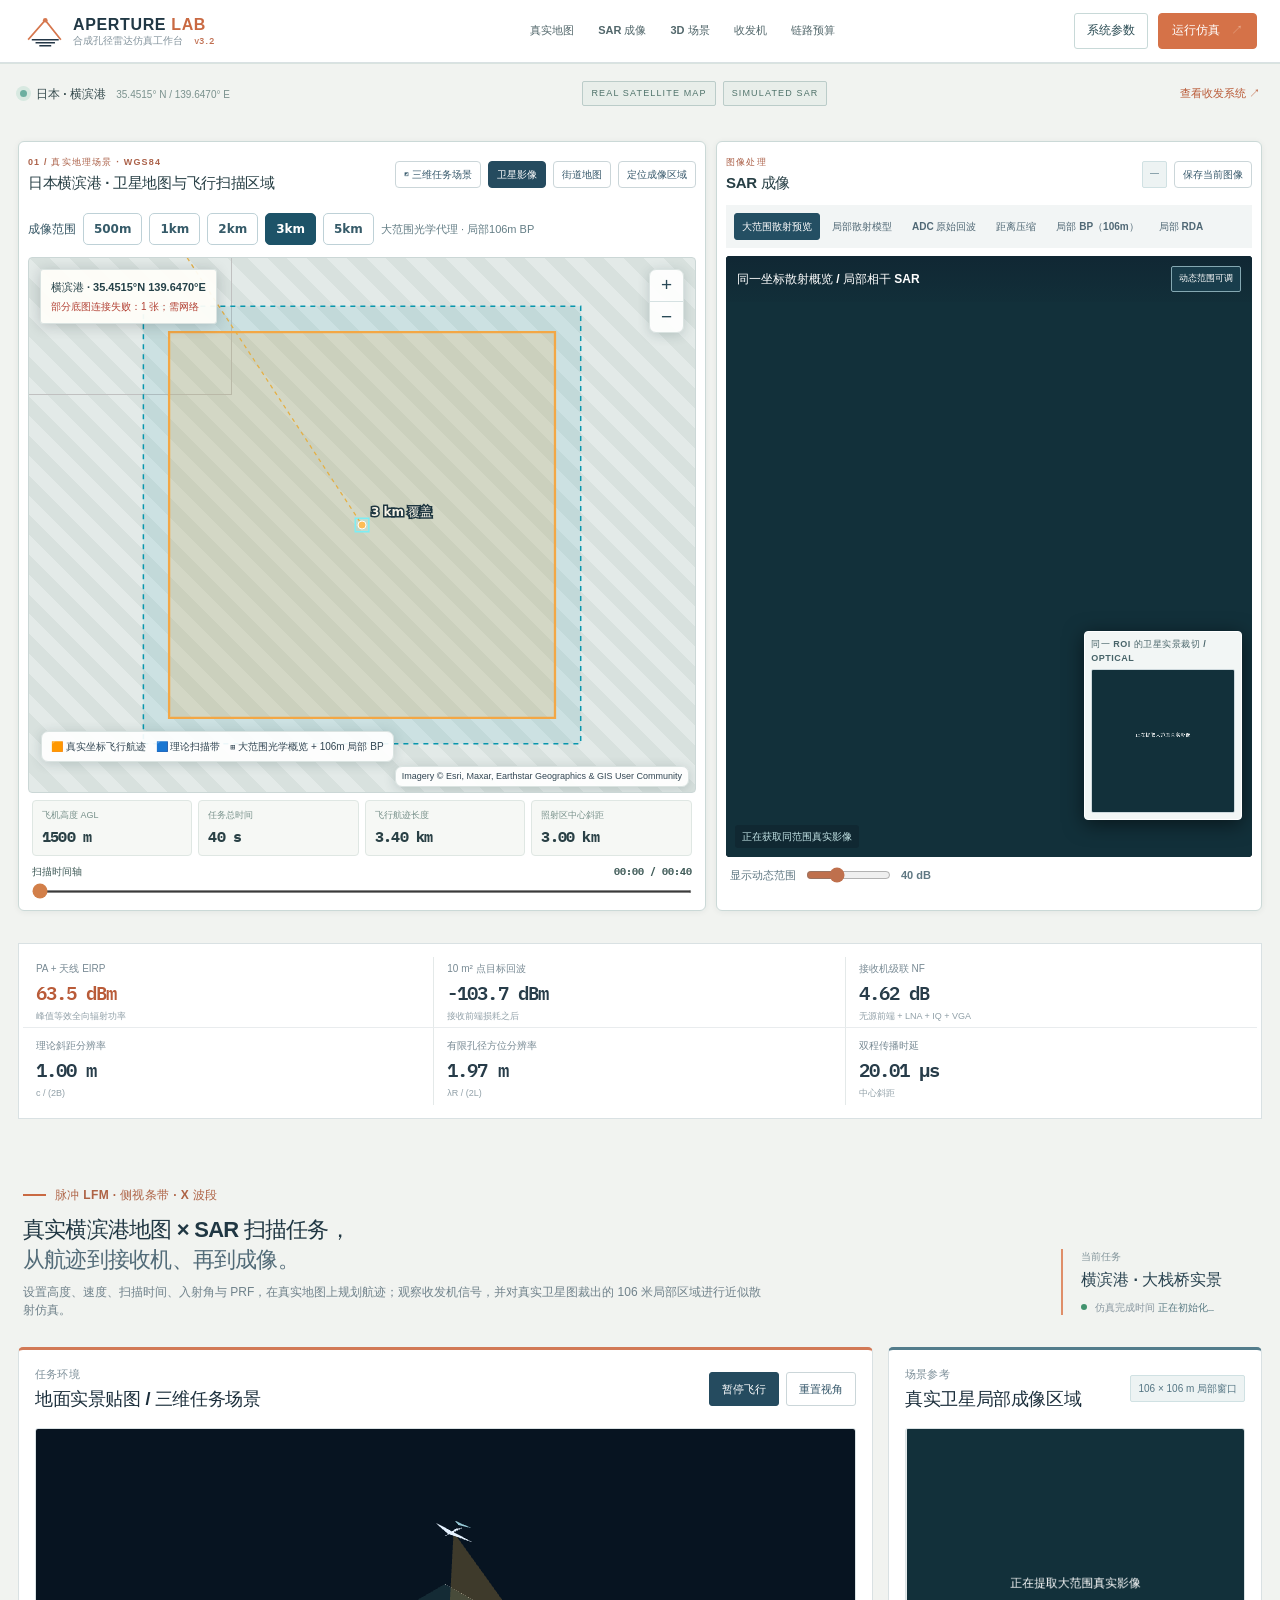
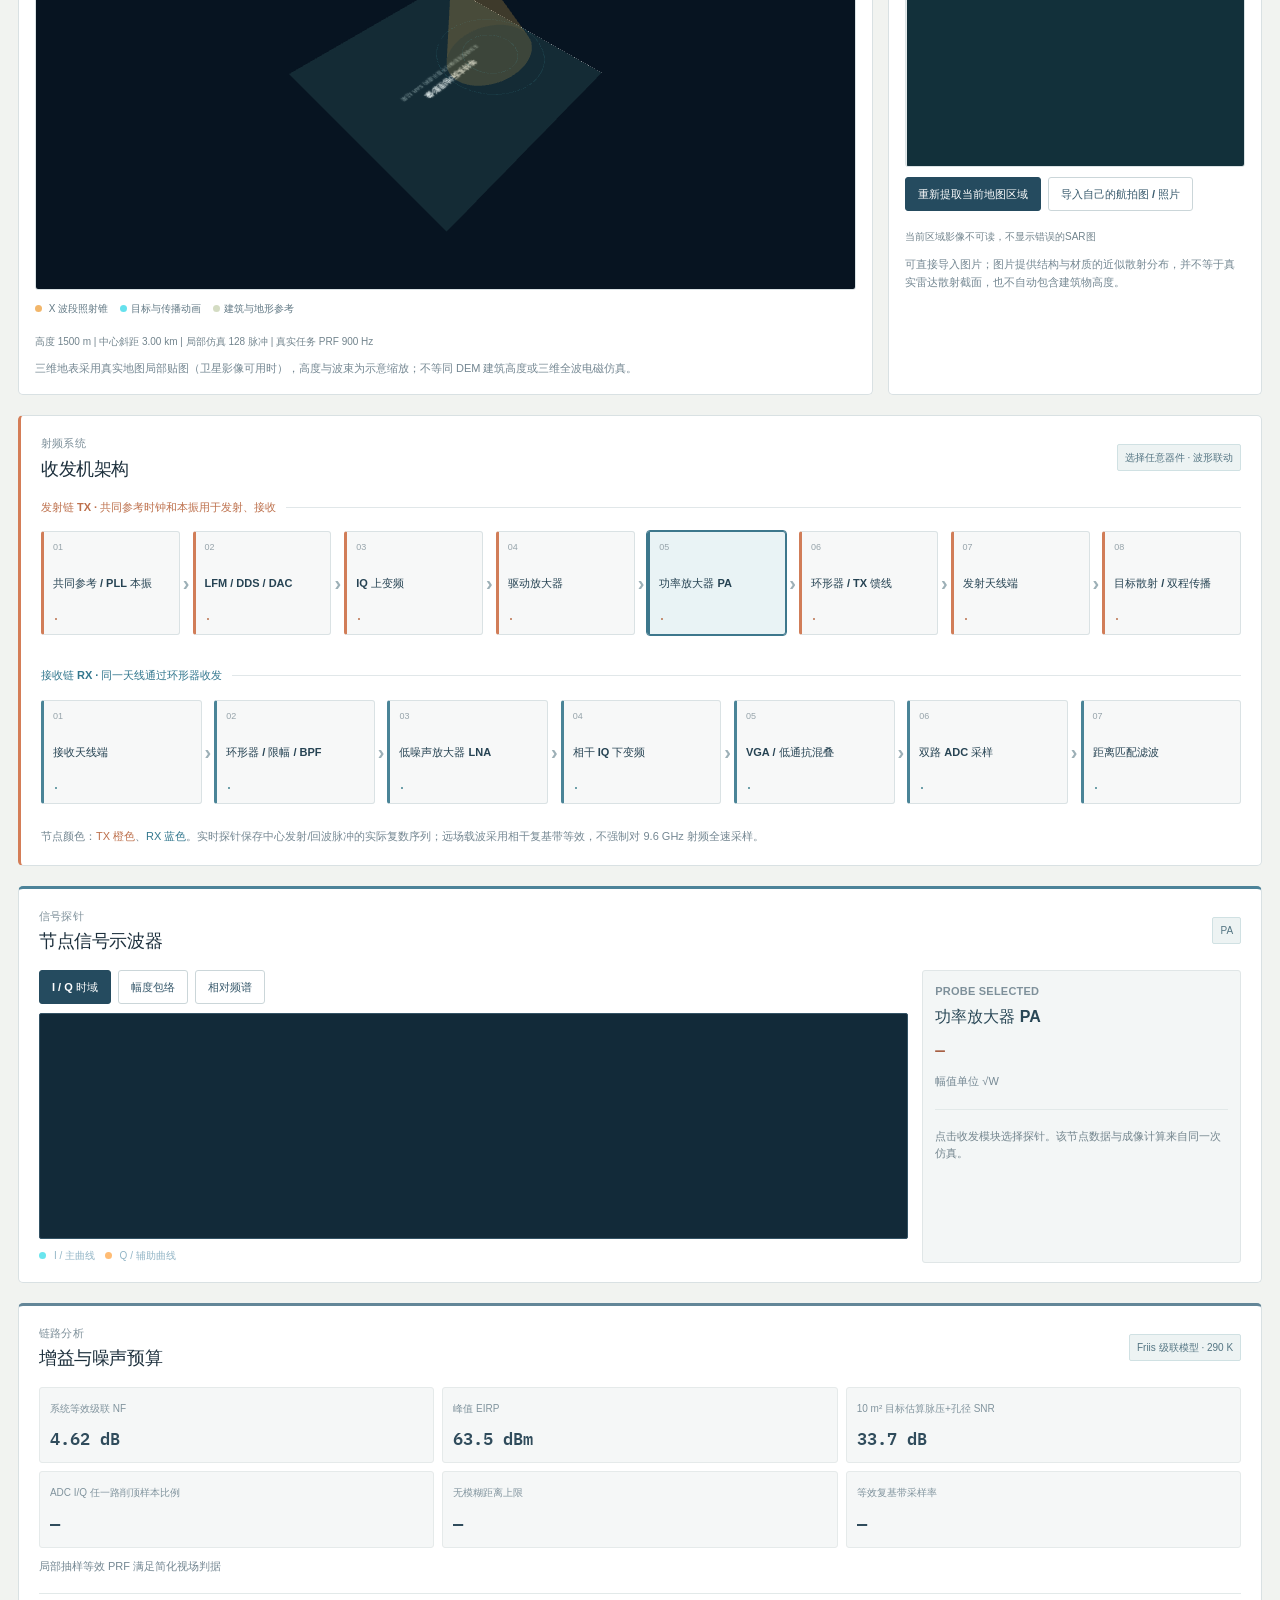
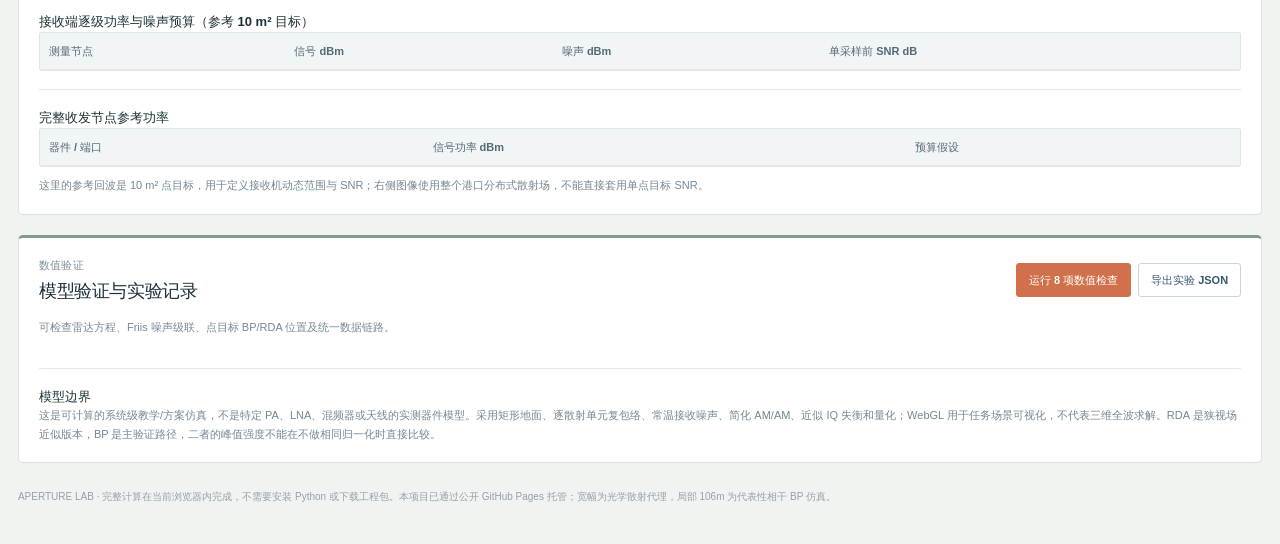
==== commit c5d2c2ab: "Clarify broad-area proxy vs local coherent BP, update public hosting label and swath warnings" ====
--- a/index.html
+++ b/index.html
@@ -165,7 +165,7 @@
 <div class="map-method"><b>资料分层：</b>卫星/街道底图来自在线地图服务，非程序绘制。卫星瓦片用于 106 × 106 m 区域的光学纹理散射代理；3D 地面贴图同步更新。BP/RDA 为近似微波回波仿真，<b>不是</b>真实遥感雷达影像。网络无法获取底图时，将明确提示，不使用伪造地图。</div>
 </section><section class="panel wide" id="imaging"><div class="sectionHead"><div><div class="pcaption">图像处理</div><h2 class="panelTitle">SAR 成像</h2></div><div class="btnrow"><span class="smallBadge" id="imgSize">—</span><button class="btn" id="exportImage">保存当前图像</button></div></div>
 <div class="imageToolbar"><button class="btn active" data-imgmode="wide">大范围散射预览</button><button class="btn" data-imgmode="scatter">局部散射模型</button><button class="btn" data-imgmode="raw">ADC 原始回波</button><button class="btn" data-imgmode="range">距离压缩</button><button class="btn" data-imgmode="bp">局部 BP（106m）</button><button class="btn" data-imgmode="rda">局部 RDA</button></div>
-<div class="twoview"><div class="viewer"><div class="floating-source-label">同一 ROI 的卫星实景裁切 / OPTICAL</div><div class="sectionHead"><strong>输入场景 / 光学参考</strong><span class="smallBadge">512 × 512</span></div><div class="imageFrame"><canvas height="512" id="sceneCompare" width="512"></canvas></div><div class="legend">同一个港口或上传场景 <span>二维参考图</span></div></div><div class="viewer"><div class="sectionHead"><strong>同一坐标场景的模拟 SAR 输出（非实测）</strong><span class="smallBadge">动态范围可调</span></div><div class="imageFrame"><canvas id="resultImage"></canvas><div id="imgPointer" style="position:absolute;inset:0;cursor:crosshair;background:transparent"></div></div><div class="legend"><span id="imgHint">等待仿真…</span></div></div></div>
+<div class="twoview"><div class="viewer"><div class="floating-source-label">同一 ROI 的卫星实景裁切 / OPTICAL</div><div class="sectionHead"><strong>输入场景 / 光学参考</strong><span class="smallBadge">512 × 512</span></div><div class="imageFrame"><canvas height="512" id="sceneCompare" width="512"></canvas></div><div class="legend">同一个港口或上传场景 <span>二维参考图</span></div></div><div class="viewer"><div class="sectionHead"><strong>同一坐标散射概览 / 局部相干 SAR</strong><span class="smallBadge">动态范围可调</span></div><div class="imageFrame"><canvas id="resultImage"></canvas><div id="imgPointer" style="position:absolute;inset:0;cursor:crosshair;background:transparent"></div></div><div class="legend"><span id="imgHint">等待仿真…</span></div></div></div>
 <div class="sectionHead" style="margin-bottom:0"><span class="muted" id="pixelInfo">在右图上移动光标可读取位置</span><label class="contrast">显示动态范围 <input id="contrast" max="70" min="25" step="5" type="range" value="40"/><b id="contrastOut">40 dB</b></label></div>
 <p class="hint" id="methodNote">相同 ADC 复数 IQ → FFT 距离匹配滤波 → BP / 近似 RDA；不会通过给照片加滤镜生成图像。</p></section></div><div class="kpis"><div class="kpi"><div class="lt">PA + 天线 EIRP</div><strong id="k_eirp">—</strong><small>峰值等效全向辐射功率</small></div><div class="kpi"><div class="lt">10 m² 点目标回波</div><strong id="k_echo">—</strong><small>接收前端损耗之后</small></div><div class="kpi"><div class="lt">接收机级联 NF</div><strong id="k_nf">—</strong><small>无源前端 + LNA + IQ + VGA</small></div><div class="kpi"><div class="lt">理论斜距分辨率</div><strong id="k_res">—</strong><small>c / (2B)</small></div><div class="kpi"><div class="lt">有限孔径方位分辨率</div><strong id="k_az">—</strong><small>λR / (2L)</small></div><div class="kpi"><div class="lt">双程传播时延</div><strong id="k_delay">—</strong><small>中心斜距</small></div></div><div class="hero">
 <div class="hero-copy"><div class="hero-overline"><span class="rule"></span> 脉冲 LFM · 侧视条带 · X 波段</div><h1>真实横滨港地图 × SAR 扫描任务，<br/><span>从航迹到接收机、再到成像。</span></h1><p>设置高度、速度、扫描时间、入射角与 PRF，在真实地图上规划航迹；观察收发机信号，并对真实卫星图裁出的 106 米局部区域进行近似散射仿真。</p></div>
@@ -176,7 +176,7 @@
 <section class="panel wide" id="signal"><div class="sectionHead"><div><div class="pcaption">信号探针</div><h2 class="panelTitle">节点信号示波器</h2></div><span class="smallBadge" id="selCode">PA</span></div><div class="probeLayout"><div><div class="btnrow" style="margin-bottom:9px"><button class="btn active" data-wave="IQ">I / Q 时域</button><button class="btn" data-wave="envelope">幅度包络</button><button class="btn" data-wave="spectrum">相对频谱</button></div><canvas class="osc" height="226" id="oscilloscope" width="700"></canvas><div class="legendItem" style="margin-top:9px;font-size:10px;color:#92b5c6"><i class="dot" style="background:#6ae5ee"></i> I / 主曲线   <i class="dot" style="background:#ffbc74"></i> Q / 辅助曲线</div></div><div class="probeInfo"><div class="pcaption">PROBE SELECTED</div><strong id="signalHead">功率放大器 PA</strong><div class="value" id="powerLabel">—</div><div class="muted">幅值单位 <span id="signalUnit">√W</span></div><div class="dotLine"></div><div class="radioHint" id="signalDesc">点击收发模块选择探针。该节点数据与成像计算来自同一次仿真。</div></div></div></section>
 <section class="panel wide" id="budget"><div class="sectionHead"><div><div class="pcaption">链路分析</div><h2 class="panelTitle">增益与噪声预算</h2></div><span class="smallBadge">Friis 级联模型 · 290 K</span></div><div class="statgrid"><div class="statitem"><span class="label">系统等效级联 NF</span><span class="value" id="refNF">—</span></div><div class="statitem"><span class="label">峰值 EIRP</span><span class="value" id="txEirp">—</span></div><div class="statitem"><span class="label">10 m² 目标估算脉压+孔径 SNR</span><span class="value" id="kSNR">—</span></div><div class="statitem"><span class="label">ADC I/Q 任一路削顶样本比例</span><span class="value" id="adcStatus">—</span></div><div class="statitem"><span class="label">无模糊距离上限</span><span class="value" id="unambig">—</span></div><div class="statitem"><span class="label">等效复基带采样率</span><span class="value" id="sampleTitle">—</span></div></div><div class="hint" id="sampleStatus">PRF 检查…</div><div class="dotLine"></div><strong style="font-size:13px">接收端逐级功率与噪声预算（参考 10 m² 目标）</strong><div class="tableScroll"><table><thead><tr><th>测量节点</th><th>信号 dBm</th><th>噪声 dBm</th><th>单采样前 SNR dB</th></tr></thead><tbody id="budgetBody"></tbody></table></div><div class="dotLine"></div><strong style="font-size:13px">完整收发节点参考功率</strong><div class="tableScroll"><table><thead><tr><th>器件 / 端口</th><th>信号功率 dBm</th><th>预算假设</th></tr></thead><tbody id="txBudgetBody"></tbody></table></div><p class="hint">这里的参考回波是 10 m² 点目标，用于定义接收机动态范围与 SNR；右侧图像使用整个港口分布式散射场，不能直接套用单点目标 SNR。</p></section>
 <section class="panel wide" id="testing"><div class="sectionHead"><div><div class="pcaption">数值验证</div><h2 class="panelTitle">模型验证与实验记录</h2></div><div class="export"><button class="btn primary" id="verify">运行 8 项数值检查</button><button class="btn" id="exportData">导出实验 JSON</button></div></div><div class="muted" id="testStatus">可检查雷达方程、Friis 噪声级联、点目标 BP/RDA 位置及统一数据链路。</div><div class="testgrid" id="testList" style="margin-top:13px"></div><div class="dotLine"></div><strong style="font-size:13px">模型边界</strong><p class="hint tight">这是可计算的系统级教学/方案仿真，不是特定 PA、LNA、混频器或天线的实测器件模型。采用矩形地面、逐散射单元复包络、常温接收噪声、简化 AM/AM、近似 IQ 失衡和量化；WebGL 用于任务场景可视化，不代表三维全波求解。RDA 是狭视场近似版本，BP 是主验证路径，二者的峰值强度不能在不做相同归一化时直接比较。</p></section>
-<footer class="copyright">APERTURE LAB · 完整计算在当前浏览器内完成，不需要安装 Python 或下载工程包。若要得到永久独立网址，仍需部署到持续在线的站点。</footer>
+<footer class="copyright">APERTURE LAB · 完整计算在当前浏览器内完成，不需要安装 Python 或下载工程包。本项目已通过公开 GitHub Pages 托管；宽幅为光学散射代理，局部 106m 为代表性相干 BP 仿真。</footer>
 </main></div><canvas height="128" hidden="" id="scratch" width="128"></canvas>
 <script>
 'use strict';
@@ -351,7 +351,7 @@
 for(let b of document.querySelectorAll('[data-wave]'))b.onclick=()=>{signalView=b.dataset.wave;drawSignal()};
 el('contrast').oninput=e=>{dynamicMin=-Number(e.target.value);el('contrastOut').textContent=e.target.value+' dB';displayImage()};
 el('imgPointer').onmousemove=e=>{let r=e.target.getBoundingClientRect(),x=(e.clientX-r.left)/r.width,y=(e.clientY-r.top)/r.height;el('pixelInfo').textContent=imageMode==='bp'||imageMode==='rda'?`方位 ${fi((x-.5)*106,1)} m · 地距偏移 ${fi((y-.5)*106,1)} m`:`归一化坐标 ${fi(x*100,0)}% · ${fi(y*100,0)}%`};
-el('photoInput').onchange=e=>{let f=e.target.files?.[0];if(!f)return;if(!f.type.startsWith('image/')){el('photoNote').textContent='请选择图片文件';return}let fr=new FileReader();fr.onload=()=>{let pic=new Image();pic.onload=()=>{let c=sourceCanvas,ctx=c.getContext('2d');c.width=c.height=512;let sc=Math.max(512/pic.width,512/pic.height),w=pic.width*sc,h=pic.height*sc;ctx.drawImage(pic,(512-w)/2,(512-h)/2,w,h);sceneMode='photo';window.sarGeoSourceReady=false;window.sarLocalReady=true;localCanvas.width=localCanvas.height=512;localCanvas.getContext('2d').drawImage(c,0,0);three.custom(true);three.texture(c);el('photoNote').textContent='当前：'+f.name+'（以二维灰度/颜色估计散射率）';updateAll()};pic.src=fr.result};fr.readAsDataURL(f)};
+el('photoInput').onchange=e=>{let f=e.target.files?.[0];if(!f)return;if(!f.type.startsWith('image/')){el('photoNote').textContent='请选择图片文件';return}let fr=new FileReader();fr.onload=()=>{let pic=new Image();pic.onload=()=>{let c=sourceCanvas,ctx=c.getContext('2d');c.width=c.height=512;let sc=Math.max(512/pic.width,512/pic.height),w=pic.width*sc,h=pic.height*sc;ctx.drawImage(pic,(512-w)/2,(512-h)/2,w,h);sceneMode='photo';imageMode='bp';window.sarGeoSourceReady=false;window.sarLocalReady=true;localCanvas.width=localCanvas.height=512;localCanvas.getContext('2d').drawImage(c,0,0);three.custom(true);three.texture(c);el('photoNote').textContent='当前：'+f.name+'（以二维灰度/颜色估计散射率）';updateAll()};pic.src=fr.result};fr.readAsDataURL(f)};
 el('demoScene').onclick=()=>{if(window.sarMap&&window.sarMap.reload)window.sarMap.reload();};
 el('verify').onclick=()=>showTests();
 el('exportImage').onclick=()=>{let a=document.createElement('a');a.href=el('resultImage').toDataURL('image/png');a.download='SAR_'+imageMode+'_result.png';a.click()};
@@ -387,7 +387,7 @@
 function pix(lat,lon){let c=world(center.lat,center.lon),p=world(lat,lon);return {x:map.clientWidth/2+p.x-c.x,y:map.clientHeight/2+p.y-c.y}}
 const f=(x,n=1)=>Number(x).toFixed(n);
 function geom(){let h=S.alt,a=S.inc*pi/180,ground=h*Math.tan(a),R=h/Math.cos(a),track=S.speed*S.duration,coh=(S.pulses-1)*S.step;return {h,a,ground,R,track,coh,physicalPulses:Math.round(S.prf*S.duration),localTime:coh/S.speed,localEffectivePRF:S.speed/S.step}}
-const mission=[['alt','扫描高度 AGL','m',700,4500,100],['inc','地面入射角','°',25,65,1],['speed','平台速度','m/s',40,160,5],['duration','任务扫描时间','s',10,120,5],['prf','硬件 PRF','Hz',300,2500,100],['swath','地面扫描带宽度','m',400,6000,200]];
+const mission=[['alt','扫描高度 AGL','m',700,4500,100],['inc','地面入射角','°',25,70,1],['speed','平台速度','m/s',40,160,5],['duration','任务扫描时间','s',10,120,5],['prf','硬件 PRF','Hz',300,2500,100],['swath','地面扫描带宽度','m',400,6000,200]];
 by('missionControls').innerHTML='<div class="pcaption">飞行任务参数</div>'+mission.map(([key,label,unit,min,max,step])=>`<div class="knob"><label for="mission_${key}"><span>${label}</span><b id="missionVal_${key}">${S[key]} ${unit}</b></label><input id="mission_${key}" type="range" min="${min}" max="${max}" step="${step}" value="${S[key]}"></div>`).join('');
 let updateTimer;
 for(let [key,,,,,] of mission){by('mission_'+key).oninput=e=>{S[key]=+e.target.value;by('missionVal_'+key).textContent=S[key]+' '+mission.find(v=>v[0]===key)[2];if(t>S.duration)t=S.duration;recompute();clearTimeout(updateTimer);updateTimer=setTimeout(()=>{if(window.sarMap?.imageryReady)updateAll()},350)}}
@@ -409,7 +409,7 @@
 function updateMission(){let g=geom(),R=g.R,lam=C/(S.fc*1e9),fD=2*S.speed*(53+g.coh/2)/(lam*R),eff=g.localEffectivePRF;
 for(let [id,value] of Object.entries({geoAlt:f(S.alt,0)+' m',geoTime:S.duration+' s',geoTrack:f(g.track/1e3,2)+' km',geoSlant:f(g.R/1e3,2)+' km',geoAngle:S.inc+'°',geoSwath:S.swath+' m',geoPulses:g.physicalPulses.toLocaleString(),geoLocal:f(g.coh,1)+' m / '+f(g.localTime,2)+' s'})){by(id).textContent=value}
 let msg;if(S.prf<2*fD)msg=`⚠ 硬件 PRF ${S.prf} Hz 可能低于局部多普勒奈奎斯特门限 ${f(2*fD,0)} Hz。`;else if(eff<2*fD)msg=`⚠ 局部仿真抽稀后的等效 PRF ${f(eff,0)} Hz 不足以覆盖视场多普勒 ${f(2*fD,0)} Hz，成像可能出现方位混叠。`;else msg=`✓ 局部孔径采样：硬件 PRF ${S.prf} Hz；仿真抽样 ${f(eff,0)} Hz；预估方位带宽 ${f(2*fD,0)} Hz。`;
-let nearAngle=Math.atan((g.ground-S.swath/2)/S.alt),farAngle=Math.atan((g.ground+S.swath/2)/S.alt);if(g.ground-S.swath/2<0)msg+=' ⚠ 扫描带近侧超出侧视地距。';by('geometryCheck').textContent=msg;by('geometryCheck').classList.toggle('warn',msg.includes('⚠'));
+let nearAngle=Math.atan((g.ground-S.swath/2)/S.alt),farAngle=Math.atan((g.ground+S.swath/2)/S.alt);if(g.ground-S.swath/2<0)msg+=' ⚠ 扫描带近侧超出侧视地距。';if(S.roiSize>S.swath)msg+=' ⚠ 大范围概览宽度超过任务设定扫描带；概览区域不代表整段飞行雷达有效覆盖。';by('geometryCheck').textContent=msg;by('geometryCheck').classList.toggle('warn',msg.includes('⚠'));
 }
 function recompute(){// local spotlight window for the high-fidelity sample, distinct from full flight time and real PRF
 S.localDwell=Math.min(.28,S.duration);S.step=S.speed*S.localDwell/(S.pulses-1);S.range=S.alt/Math.cos(S.inc*pi/180)/1000;updateMission();refreshKpis();drawOverlay();if(live)drawSignal()}
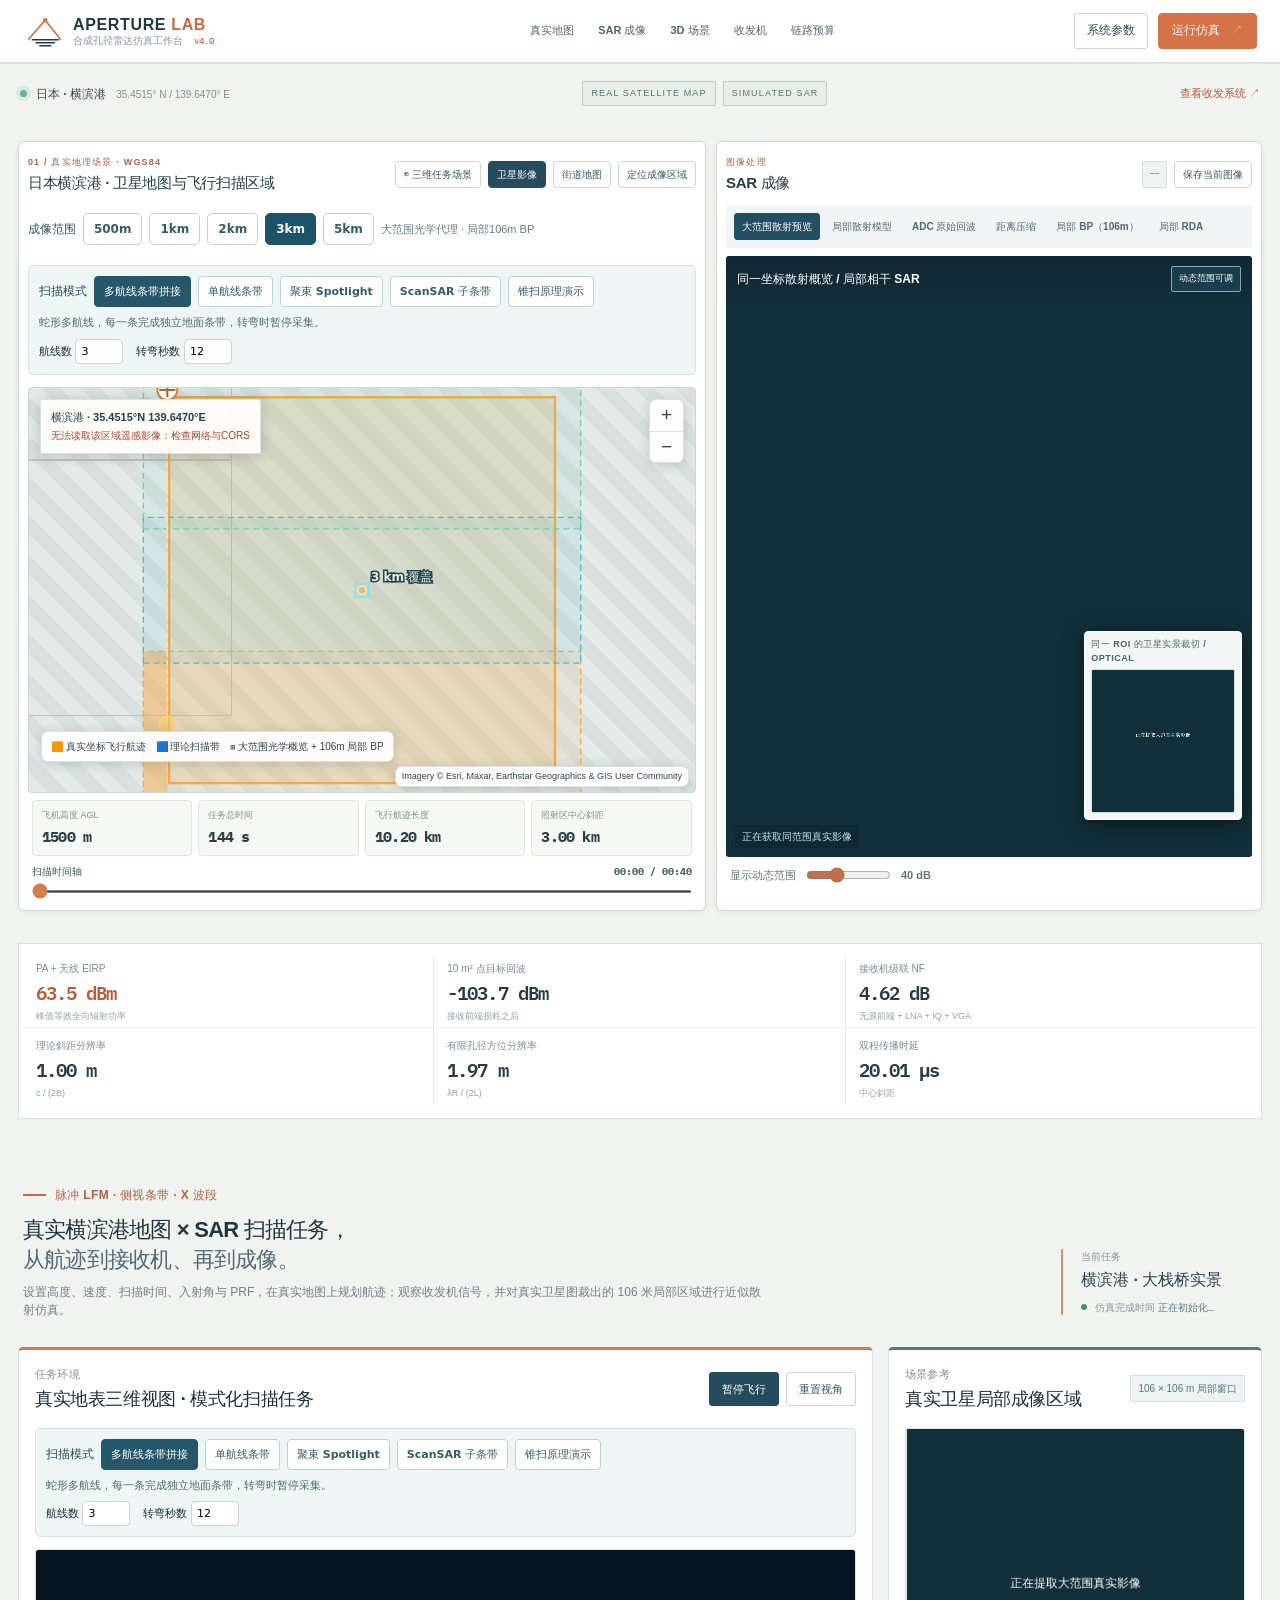
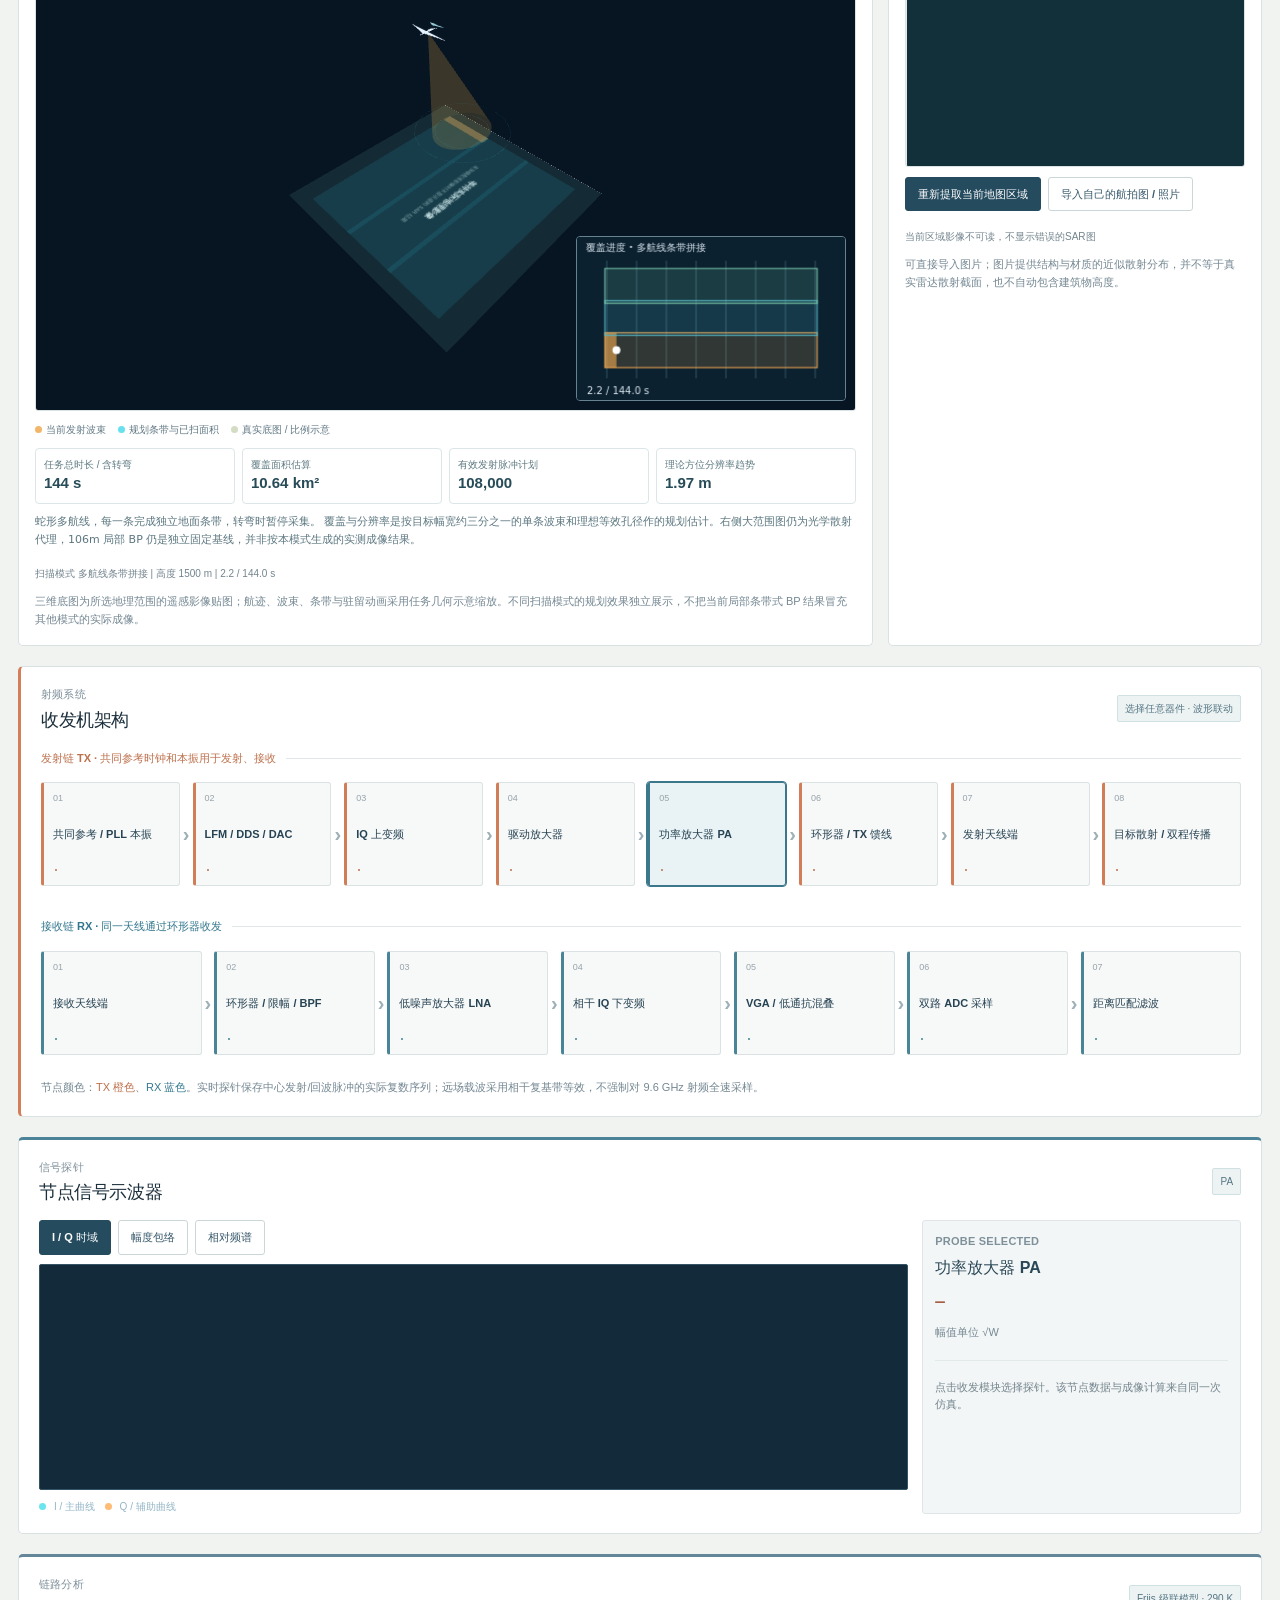
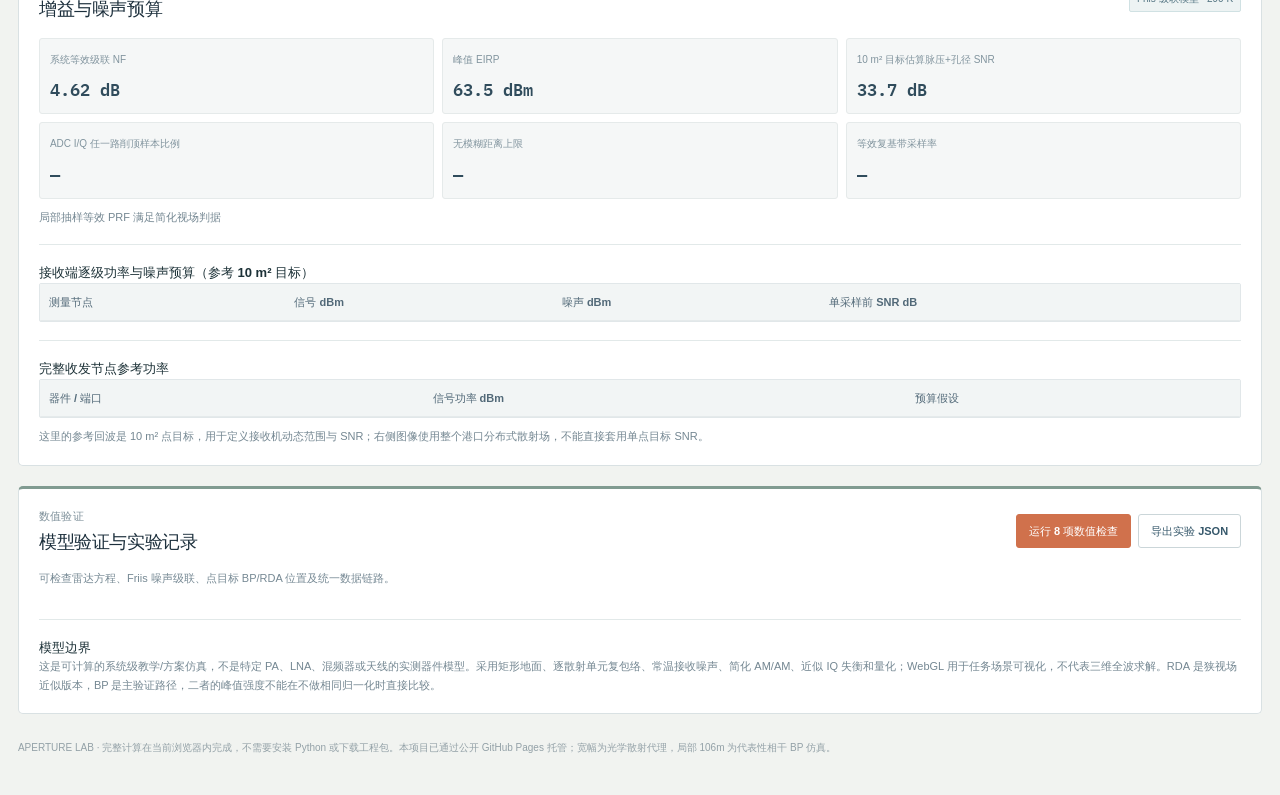
==== commit 6b9e02bc: "Wire mode-aware WebGL beams, multi-pass coverage overlays, mission controls and plan comparison" ====
--- a/index.html
+++ b/index.html
@@ -150,7 +150,7 @@
 </style></head><body>
 <header class="topbar">
 <div aria-hidden="true" class="brandmark"><svg height="43" viewbox="0 0 48 48" width="43"><path d="M3 34 L25 9 L45 34" fill="none" stroke="#D6774E" stroke-linecap="square" stroke-width="2.3"></path><path d="M8 35 H42 M13 39 H37 M18 43 H32" stroke="#243747" stroke-linecap="square" stroke-width="1.8"></path><circle cx="25" cy="9" fill="#D6774E" r="3.1"></circle></svg></div>
-<div class="brand-lockup"><strong>APERTURE <em>LAB</em></strong><span>合成孔径雷达仿真工作台 <span class="version">v3.2</span></span></div>
+<div class="brand-lockup"><strong>APERTURE <em>LAB</em></strong><span>合成孔径雷达仿真工作台 <span class="version">v4.0</span></span></div>
 <nav aria-label="工作区导航" class="nav"><a href="#geospatial">真实地图</a><a href="#imaging">SAR 成像</a><a href="#environment">3D 场景</a><a href="#rf">收发机</a><a href="#budget">链路预算</a></nav>
 <div class="top-actions"><span class="device-pill"><span class="state-dot"></span>浏览器仿真</span><button aria-controls="parameterSide" aria-expanded="false" class="btn mobile-control" id="mobileControl" type="button">系统参数</button><button class="btn top-run" id="topRun" type="button">运行仿真 <span aria-hidden="true">↗</span></button></div>
 </header>
@@ -171,7 +171,7 @@
 <div class="hero-copy"><div class="hero-overline"><span class="rule"></span> 脉冲 LFM · 侧视条带 · X 波段</div><h1>真实横滨港地图 × SAR 扫描任务，<br/><span>从航迹到接收机、再到成像。</span></h1><p>设置高度、速度、扫描时间、入射角与 PRF，在真实地图上规划航迹；观察收发机信号，并对真实卫星图裁出的 106 米局部区域进行近似散射仿真。</p></div>
 <div class="hero-status"><div class="hero-status-label">当前任务</div><div class="hero-status-title">横滨港 · 大栈桥实景</div><div class="hero-status-bottom"><span class="pulse-indicator"></span>仿真完成时间 <strong id="runtime">正在初始化…</strong></div></div>
 </div>
-<section class="wide leadGrid" id="environment"><div class="panel"><div class="sectionHead"><div><div class="pcaption">任务环境</div><h2 class="panelTitle">地面实景贴图 / 三维任务场景</h2></div><div class="btnrow"><button class="btn active" id="scenePause">暂停飞行</button><button class="btn" id="sceneReset">重置视角</button></div></div><div class="frame sceneWrap"><canvas aria-label="三维雷达场景，可以拖动旋转" class="scene3d" id="scene3d"></canvas><div class="sceneTag">拖动旋转 · 滚轮缩放 · 可暂停飞行</div></div><div class="sceneFoot"><span><i class="dot" style="background:#f2b66a"></i> X 波段照射锥</span><span><i class="dot" style="background:#66e1ed"></i>目标与传播动画</span><span><i class="dot" style="background:#d4dcc3"></i>建筑与地形参考</span></div><div class="axis" id="flightInfo">平台信息载入中…</div><p class="hint">三维地表采用真实地图局部贴图（卫星影像可用时），高度与波束为示意缩放；不等同 DEM 建筑高度或三维全波电磁仿真。</p></div>
+<section class="wide leadGrid" id="environment"><div class="panel"><div class="sectionHead"><div><div class="pcaption">任务环境</div><h2 class="panelTitle">真实地表三维视图 · 模式化扫描任务</h2></div><div class="btnrow"><button class="btn active" id="scenePause">暂停飞行</button><button class="btn" id="sceneReset">重置视角</button></div></div><div class="frame sceneWrap"><canvas aria-label="三维雷达场景，可以拖动旋转" class="scene3d" id="scene3d"></canvas><div class="sceneTag">拖动旋转 · 滚轮缩放 · 可暂停飞行</div></div><div class="sceneFoot"><span><i class="dot" style="background:#f2b66a"></i>当前发射波束</span><span><i class="dot" style="background:#66e1ed"></i>规划条带与已扫面积</span><span><i class="dot" style="background:#d4dcc3"></i>真实底图 / 比例示意</span></div><div class="axis" id="flightInfo">平台信息载入中…</div><p class="hint">三维底图为所选地理范围的遥感影像贴图；航迹、波束、条带与驻留动画采用任务几何示意缩放。不同扫描模式的规划效果独立展示，不把当前局部条带式 BP 结果冒充其他模式的实际成像。</p></div>
 <div class="panel"><div class="sectionHead"><div><div class="pcaption">场景参考</div><h2 class="panelTitle">真实卫星局部成像区域</h2></div><span class="smallBadge">106 × 106 m 局部窗口</span></div><div class="frame"><canvas height="560" id="reference" style="max-height:337px;object-fit:contain" width="560"></canvas></div><div class="btnrow" style="margin-top:10px"><button class="btn active" id="demoScene">重新提取当前卫星区域</button><label class="btn uploadBtn" for="photoInput">导入自己的航拍图 / 照片</label><input accept="image/*" class="photoInput" id="photoInput" type="file"/></div><div class="axis" id="photoNote">当前：卫星地图加载中，旧图像仅供算法校准，非横滨港</div><p class="hint">可直接导入图片；图片提供结构与材质的近似散射分布，并不等于真实雷达散射截面，也不自动包含建筑物高度。</p></div></section><section class="panel wide" id="rf"><div class="sectionHead"><div><div class="pcaption">射频系统</div><h2 class="panelTitle">收发机架构</h2></div><span class="smallBadge">选择任意器件 · 波形联动</span></div><div class="rfhead">发射链 TX · 共同参考时钟和本振用于发射、接收</div><div class="rfpath" id="txPath"></div><div class="rfhead rx">接收链 RX · 同一天线通过环形器收发</div><div class="rfpath" id="rxPath"></div><p class="hint">节点颜色：<span style="color:#ffc079">TX 橙色</span>、<span style="color:#69dfe9">RX 蓝色</span>。实时探针保存中心发射/回波脉冲的实际复数序列；远场载波采用相干复基带等效，不强制对 9.6 GHz 射频全速采样。</p></section>
 <section class="panel wide" id="signal"><div class="sectionHead"><div><div class="pcaption">信号探针</div><h2 class="panelTitle">节点信号示波器</h2></div><span class="smallBadge" id="selCode">PA</span></div><div class="probeLayout"><div><div class="btnrow" style="margin-bottom:9px"><button class="btn active" data-wave="IQ">I / Q 时域</button><button class="btn" data-wave="envelope">幅度包络</button><button class="btn" data-wave="spectrum">相对频谱</button></div><canvas class="osc" height="226" id="oscilloscope" width="700"></canvas><div class="legendItem" style="margin-top:9px;font-size:10px;color:#92b5c6"><i class="dot" style="background:#6ae5ee"></i> I / 主曲线   <i class="dot" style="background:#ffbc74"></i> Q / 辅助曲线</div></div><div class="probeInfo"><div class="pcaption">PROBE SELECTED</div><strong id="signalHead">功率放大器 PA</strong><div class="value" id="powerLabel">—</div><div class="muted">幅值单位 <span id="signalUnit">√W</span></div><div class="dotLine"></div><div class="radioHint" id="signalDesc">点击收发模块选择探针。该节点数据与成像计算来自同一次仿真。</div></div></div></section>
 <section class="panel wide" id="budget"><div class="sectionHead"><div><div class="pcaption">链路分析</div><h2 class="panelTitle">增益与噪声预算</h2></div><span class="smallBadge">Friis 级联模型 · 290 K</span></div><div class="statgrid"><div class="statitem"><span class="label">系统等效级联 NF</span><span class="value" id="refNF">—</span></div><div class="statitem"><span class="label">峰值 EIRP</span><span class="value" id="txEirp">—</span></div><div class="statitem"><span class="label">10 m² 目标估算脉压+孔径 SNR</span><span class="value" id="kSNR">—</span></div><div class="statitem"><span class="label">ADC I/Q 任一路削顶样本比例</span><span class="value" id="adcStatus">—</span></div><div class="statitem"><span class="label">无模糊距离上限</span><span class="value" id="unambig">—</span></div><div class="statitem"><span class="label">等效复基带采样率</span><span class="value" id="sampleTitle">—</span></div></div><div class="hint" id="sampleStatus">PRF 检查…</div><div class="dotLine"></div><strong style="font-size:13px">接收端逐级功率与噪声预算（参考 10 m² 目标）</strong><div class="tableScroll"><table><thead><tr><th>测量节点</th><th>信号 dBm</th><th>噪声 dBm</th><th>单采样前 SNR dB</th></tr></thead><tbody id="budgetBody"></tbody></table></div><div class="dotLine"></div><strong style="font-size:13px">完整收发节点参考功率</strong><div class="tableScroll"><table><thead><tr><th>器件 / 端口</th><th>信号功率 dBm</th><th>预算假设</th></tr></thead><tbody id="txBudgetBody"></tbody></table></div><p class="hint">这里的参考回波是 10 m² 点目标，用于定义接收机动态范围与 SNR；右侧图像使用整个港口分布式散射场，不能直接套用单点目标 SNR。</p></section>
@@ -255,7 +255,7 @@
 function start3D(canvas,texture){
 const gl=canvas.getContext('webgl',{alpha:false,antialias:true})||canvas.getContext('experimental-webgl');
 let yaw=.78,elev=.74,dist=217,run=true,progress=0,timestamp=0,drag=null,externalScene=false;
-const ctl={custom(value){externalScene=!!value},reset(){yaw=.78;elev=.74;dist=217},pause(){run=!run;return run},texture(source){if(!gl)return;gl.bindTexture(gl.TEXTURE_2D,tex);gl.texImage2D(gl.TEXTURE_2D,0,gl.RGBA,gl.RGBA,gl.UNSIGNED_BYTE,source);gl.generateMipmap(gl.TEXTURE_2D)}};
+const ctl={custom(value){externalScene=!!value},reset(){yaw=.78;elev=.74;dist=217},pause(){run=!run;window.sarScan?.play(run);return run},texture(source){if(!gl)return;gl.bindTexture(gl.TEXTURE_2D,tex);gl.texImage2D(gl.TEXTURE_2D,0,gl.RGBA,gl.RGBA,gl.UNSIGNED_BYTE,source);gl.generateMipmap(gl.TEXTURE_2D)}};
 canvas.addEventListener('pointerdown',e=>{drag=[e.clientX,e.clientY];canvas.setPointerCapture(e.pointerId)});
 canvas.addEventListener('pointermove',e=>{if(!drag)return;yaw+=(e.clientX-drag[0])*.008;elev=Math.max(.18,Math.min(1.43,elev+(e.clientY-drag[1])*.008));drag=[e.clientX,e.clientY]});
 canvas.addEventListener('pointerup',()=>drag=null);canvas.addEventListener('pointercancel',()=>drag=null);
@@ -269,7 +269,7 @@
 // Sort buildings by view depth, draw four sidewalls plus roof.
 (externalScene?[]:things).slice().sort((a,b)=>{let va=[(a[0]/512-.5)*128,(a[1]/512-.5)*128,0],vb=[(b[0]/512-.5)*128,(b[1]/512-.5)*128,0];return (vb[0]*ca+vb[1]*sa)-(va[0]*ca+va[1]*sa)}).forEach(([px,py,w,d,h])=>{let x=(px/512-.5)*128,y=(py/512-.5)*128,dx=w/8,dy=d/8;
 let a=[x-dx,y-dy,0],b=[x+dx,y-dy,0],c=[x+dx,y+dy,0],e=[x-dx,y+dy,0],aa=[a[0],a[1],h],bb=[b[0],b[1],h],cc=[c[0],c[1],h],ee=[e[0],e[1],h];path([a,b,bb,aa],'#53747b','#a1bfc1');path([b,c,cc,bb],'#334f5b','#698a93');path([c,e,ee,cc],'#65858a','#9bb8ba');path([e,a,aa,ee],'#44656f','#73949c');path([aa,bb,cc,ee],'#d9dabb','#f0e7c9')});
-let px=-57+(progress%1)*114,flight=[px,-35,68],center=[px+10,10,.3];for(let n=0;n<24;n++){let a=n/24*TAU,b=(n+1)/24*TAU;pctx([flight,[center[0]+30*Math.cos(a),center[1]+21*Math.sin(a),1],[center[0]+30*Math.cos(b),center[1]+21*Math.sin(b),1]],'#ebaf4a18')}function pctx(v,c){path(v,c)}
+let mission=window.sarScan?.state(),px=mission?mission.vx:-57+(progress%1)*114,flight=[px,mission?mission.vy:-35,68],center=[mission?mission.txv:px+10,mission?mission.tyv:10,.3];for(let n=0;n<24;n++){let a=n/24*TAU,b=(n+1)/24*TAU;pctx([flight,[center[0]+30*Math.cos(a),center[1]+21*Math.sin(a),1],[center[0]+30*Math.cos(b),center[1]+21*Math.sin(b),1]],'#ebaf4a18')}function pctx(v,c){path(v,c)}
 for(let i=0;i<3;i++){let x=[0,19,-21][i],y=[12,26,-10][i];let q=pr([x,y,3]);ctx.beginPath();ctx.arc(q[0],q[1],4.5,0,TAU);ctx.fillStyle='#59e7f4';ctx.shadowColor='#56e9f7';ctx.shadowBlur=16;ctx.fill();ctx.shadowBlur=0;let radius=(progress*60+i*11)%44;ctx.beginPath();for(let j=0;j<=40;j++){let a=j/40*TAU,r=pr([x+radius*Math.cos(a),y+radius*.72*Math.sin(a),1]);j?ctx.lineTo(...r):ctx.moveTo(...r)}ctx.strokeStyle='#4ee0ee55';ctx.stroke()}
 path([[px-10,-35,67],[px+14,-35,67],[px-3,-34,70]],'#edfaff','#fff');path([[px-1,-54,69],[px+3,-15,69],[px+8,-34,69]],'#adcbd7','#e6f7ff');path([[px-12,-44,69],[px-12,-26,69],[px-6,-35,73]],'#a9c4d2','#fff');
 ctx.fillStyle='#ceeaf1';ctx.font='13px system-ui';ctx.fillText('交互式透视场景 · 拖动旋转 · 滚轮缩放',18,24);let marker=pr(flight);ctx.fillStyle='#ffdfac';ctx.fillText('SAR 载机',marker[0]+15,marker[1]-9);if(run&&timestamp)progress+=(now-timestamp)*.00006;timestamp=now;requestAnimationFrame(render)}requestAnimationFrame(render);return ctl}
@@ -290,13 +290,13 @@
 for(let [cx,cy,w,d,h] of [[171,205,43,44,15],[173,262,45,40,12],[181,321,44,44,17],[267,206,34,34,17],[270,264,39,38,12],[287,309,29,30,14],[339,210,20,40,17]]){let [x,y]=pix([cx,cy]);box(x,y,w/4,d/4,h)}
 for(let [cx,cy,w,h] of [[33,146,10,12],[85,133,18,17],[120,114,12,18],[190,125,11,15],[260,95,19,15],[304,108,13,19],[361,101,20,19],[416,117,10,10]]){let [x,y]=pix([cx,cy]);box(x,y,w/4,h/4,5,[.62,.7,.64,1])}
 function circle(out,cx,cy,cz,rad,rgba){for(let n=0;n<48;n++){let a=n/48*TAU,b=(n+1)/48*TAU;tri(out,[[cx+rad*Math.cos(a),cy+rad*Math.sin(a),cz],[cx+rad*Math.cos(b),cy+rad*Math.sin(b),cz],[cx+(rad+.2)*Math.cos(b),cy+(rad+.2)*Math.sin(b),cz]],rgba);tri(out,[[cx+rad*Math.cos(a),cy+rad*Math.sin(a),cz],[cx+(rad+.2)*Math.cos(b),cy+(rad+.2)*Math.sin(b),cz],[cx+(rad+.2)*Math.cos(a),cy+(rad+.2)*Math.sin(a),cz]],rgba)}}
-function createAir(px,z=38+S.alt/65){let arr=[],py=-35;let white=[.9,.95,1,1],wing=[.59,.79,.84,1];tri(arr,[[px-8,py,z],[px+9,py,z],[px-2,py,z+1.4]],white);tri(arr,[[px-1,py-16,z],[px+1,py+16,z],[px+5,py,z+1]],white);tri(arr,[[px-8,py-7,z+2],[px-8,py+7,z+2],[px-4,py,z+3]],wing);return arr}
-function beam(px){let out=[],cx=px+11,cy=8,z=0,tip=[px,-35,38+S.alt/65],base=[.98,.74,.3,.12],edge=[1,.81,.38,.06];for(let n=0;n<52;n++){let a=n/52*TAU,b=(n+1)/52*TAU,p1=[cx+31*Math.cos(a),cy+22*Math.sin(a),1],p2=[cx+31*Math.cos(b),cy+22*Math.sin(b),1];tri(out,[tip,p1,p2],base);tri(out,[[cx,cy,z+.2],p1,p2],edge)}return out}
+function createAir(px,z=38+S.alt/65,py=-35){let arr=[];let white=[.9,.95,1,1],wing=[.59,.79,.84,1];tri(arr,[[px-8,py,z],[px+9,py,z],[px-2,py,z+1.4]],white);tri(arr,[[px-1,py-16,z],[px+1,py+16,z],[px+5,py,z+1]],white);tri(arr,[[px-8,py-7,z+2],[px-8,py+7,z+2],[px-4,py,z+3]],wing);return arr}
+function beam(px,m){let out=[],cx=m?m.txv:px+11,cy=m?m.tyv:8,z=0,tip=[px,m?m.vy:-35,38+S.alt/65],rx=m?m.rx:31,ry=m?m.ry:22,base=[.98,.74,.3,m&&m.turn?0:.11],edge=[1,.81,.38,m&&m.turn?0:.055];if(m&&m.turn)return out;for(let n=0;n<52;n++){let a=n/52*TAU,b=(n+1)/52*TAU,p1=[cx+rx*Math.cos(a),cy+ry*Math.sin(a),1],p2=[cx+rx*Math.cos(b),cy+ry*Math.sin(b),1];tri(out,[tip,p1,p2],base);tri(out,[[cx,cy,z+.2],p1,p2],edge)}return out}
 let buffer=gl.createBuffer();function draw(array,mat,opacity=1){gl.bindBuffer(gl.ARRAY_BUFFER,buffer);gl.bufferData(gl.ARRAY_BUFFER,new Float32Array(array),gl.DYNAMIC_DRAW);const stride=9*4;for(let [loc,n,off] of [[pos,3,0],[uv,2,3*4],[color,4,5*4]]){gl.enableVertexAttribArray(loc);gl.vertexAttribPointer(loc,n,gl.FLOAT,false,stride,off)}gl.uniformMatrix4fv(matrix,false,mat);gl.uniform1f(alpha,opacity);gl.drawArrays(gl.TRIANGLES,0,array.length/9)}
 function mul(a,b){let out=new Float32Array(16);for(let c=0;c<4;c++)for(let r=0;r<4;r++)out[c*4+r]=a[r]*b[c*4]+a[4+r]*b[c*4+1]+a[8+r]*b[c*4+2]+a[12+r]*b[c*4+3];return out}
 function perspective(fov,ratio,near,far){let s=1/Math.tan(fov/2);return new Float32Array([s/ratio,0,0,0,0,s,0,0,0,0,(near+far)/(near-far),-1,0,0,2*near*far/(near-far),0])}
 function lookAt(eye,at,up){let z=eye.map((v,i)=>v-at[i]),zn=Math.hypot(...z);z=z.map(v=>v/zn);let x=[up[1]*z[2]-up[2]*z[1],up[2]*z[0]-up[0]*z[2],up[0]*z[1]-up[1]*z[0]],xn=Math.hypot(...x);x=x.map(v=>v/xn);let y=[z[1]*x[2]-z[2]*x[1],z[2]*x[0]-z[0]*x[2],z[0]*x[1]-z[1]*x[0]];return new Float32Array([x[0],y[0],z[0],0,x[1],y[1],z[1],0,x[2],y[2],z[2],0,-x.reduce((s,v,i)=>s+v*eye[i],0),-y.reduce((s,v,i)=>s+v*eye[i],0),-z.reduce((s,v,i)=>s+v*eye[i],0),1])}
-function loop(now){if(!document.body.contains(canvas))return;let dpr=Math.min(devicePixelRatio||1,2),w=Math.ceil(canvas.clientWidth*dpr),h=Math.ceil(canvas.clientHeight*dpr);if(canvas.width!==w||canvas.height!==h){canvas.width=w;canvas.height=h}if(run&&timestamp)progress+=(now-timestamp)*.00005;timestamp=now;gl.viewport(0,0,w,h);gl.clearColor(.027,.079,.128,1);gl.clear(gl.COLOR_BUFFER_BIT|gl.DEPTH_BUFFER_BIT);gl.enable(gl.DEPTH_TEST);gl.disable(gl.CULL_FACE);let cx=dist*Math.cos(elev)*Math.cos(yaw),cy=dist*Math.cos(elev)*Math.sin(yaw),cz=dist*Math.sin(elev)+25,mat=mul(perspective(Math.PI/3,w/Math.max(h,1),.1,1400),lookAt([cx,cy,cz],[0,0,12],[0,0,1]));draw(land,mat);if(!externalScene)draw(structures,mat);let px=-57+((progress%1)*114);gl.depthMask(false);gl.enable(gl.BLEND);gl.blendFunc(gl.SRC_ALPHA,gl.ONE_MINUS_SRC_ALPHA);draw(beam(px),mat);let rings=[];for(let j=0;j<2;j++)circle(rings,px+11,8,.7,9+((progress*60+j*16)%50),[.31,.88,.95,.18]);draw(rings,mat);gl.depthMask(true);gl.disable(gl.BLEND);draw(createAir(px),mat);requestAnimationFrame(loop)}requestAnimationFrame(loop);return ctl;
+function loop(now){if(!document.body.contains(canvas))return;let dpr=Math.min(devicePixelRatio||1,2),w=Math.ceil(canvas.clientWidth*dpr),h=Math.ceil(canvas.clientHeight*dpr);if(canvas.width!==w||canvas.height!==h){canvas.width=w;canvas.height=h}if(run&&timestamp)progress+=(now-timestamp)*.00005;timestamp=now;gl.viewport(0,0,w,h);gl.clearColor(.027,.079,.128,1);gl.clear(gl.COLOR_BUFFER_BIT|gl.DEPTH_BUFFER_BIT);gl.enable(gl.DEPTH_TEST);gl.disable(gl.CULL_FACE);let cx=dist*Math.cos(elev)*Math.cos(yaw),cy=dist*Math.cos(elev)*Math.sin(yaw),cz=dist*Math.sin(elev)+25,mat=mul(perspective(Math.PI/3,w/Math.max(h,1),.1,1400),lookAt([cx,cy,cz],[0,0,12],[0,0,1]));draw(land,mat);if(!externalScene)draw(structures,mat);let mission=window.sarScan?.state(),px=mission?mission.vx:-57+((progress%1)*114);gl.depthMask(false);gl.enable(gl.BLEND);gl.blendFunc(gl.SRC_ALPHA,gl.ONE_MINUS_SRC_ALPHA);if(window.sarScan){let captured=[];window.sarScan.coverage(captured,quad);if(captured.length)draw(captured,mat)}draw(beam(px,mission),mat);if(mission&&!mission.turn){let rings=[];for(let j=0;j<2;j++)circle(rings,mission.txv,mission.tyv,.8,8+((mission.sec*5+j*14)%34),[.31,.88,.95,.18]);draw(rings,mat)}gl.depthMask(true);gl.disable(gl.BLEND);draw(createAir(px,38+S.alt/65,mission?mission.vy:-35),mat);requestAnimationFrame(loop)}requestAnimationFrame(loop);return ctl;
 }
 
 'use strict';
@@ -437,4 +437,4 @@
 (function(){document.addEventListener('keydown',e=>{if(e.key==='Escape'){let s=document.getElementById('parameterSide'),c=document.getElementById('mobileControl');if(s?.classList.contains('open')){s.classList.remove('open');c?.setAttribute('aria-expanded','false');if(c)c.textContent='系统参数'}}});
 // Clicking navigation shouldn't leave parameter overlay open.
 document.querySelectorAll('nav.nav a').forEach(a=>a.addEventListener('click',()=>{let s=document.getElementById('parameterSide'),c=document.getElementById('mobileControl');s?.classList.remove('open');c?.setAttribute('aria-expanded','false')}));
-})();</script><script>/* No unregistered generic fallback image; preserve clear data-unavailable notice. */</script></body></html>+})();</script><script>/* No unregistered generic fallback image; preserve clear data-unavailable notice. */</script><script defer src="./scan-modes.js?v=4"></script></body></html>
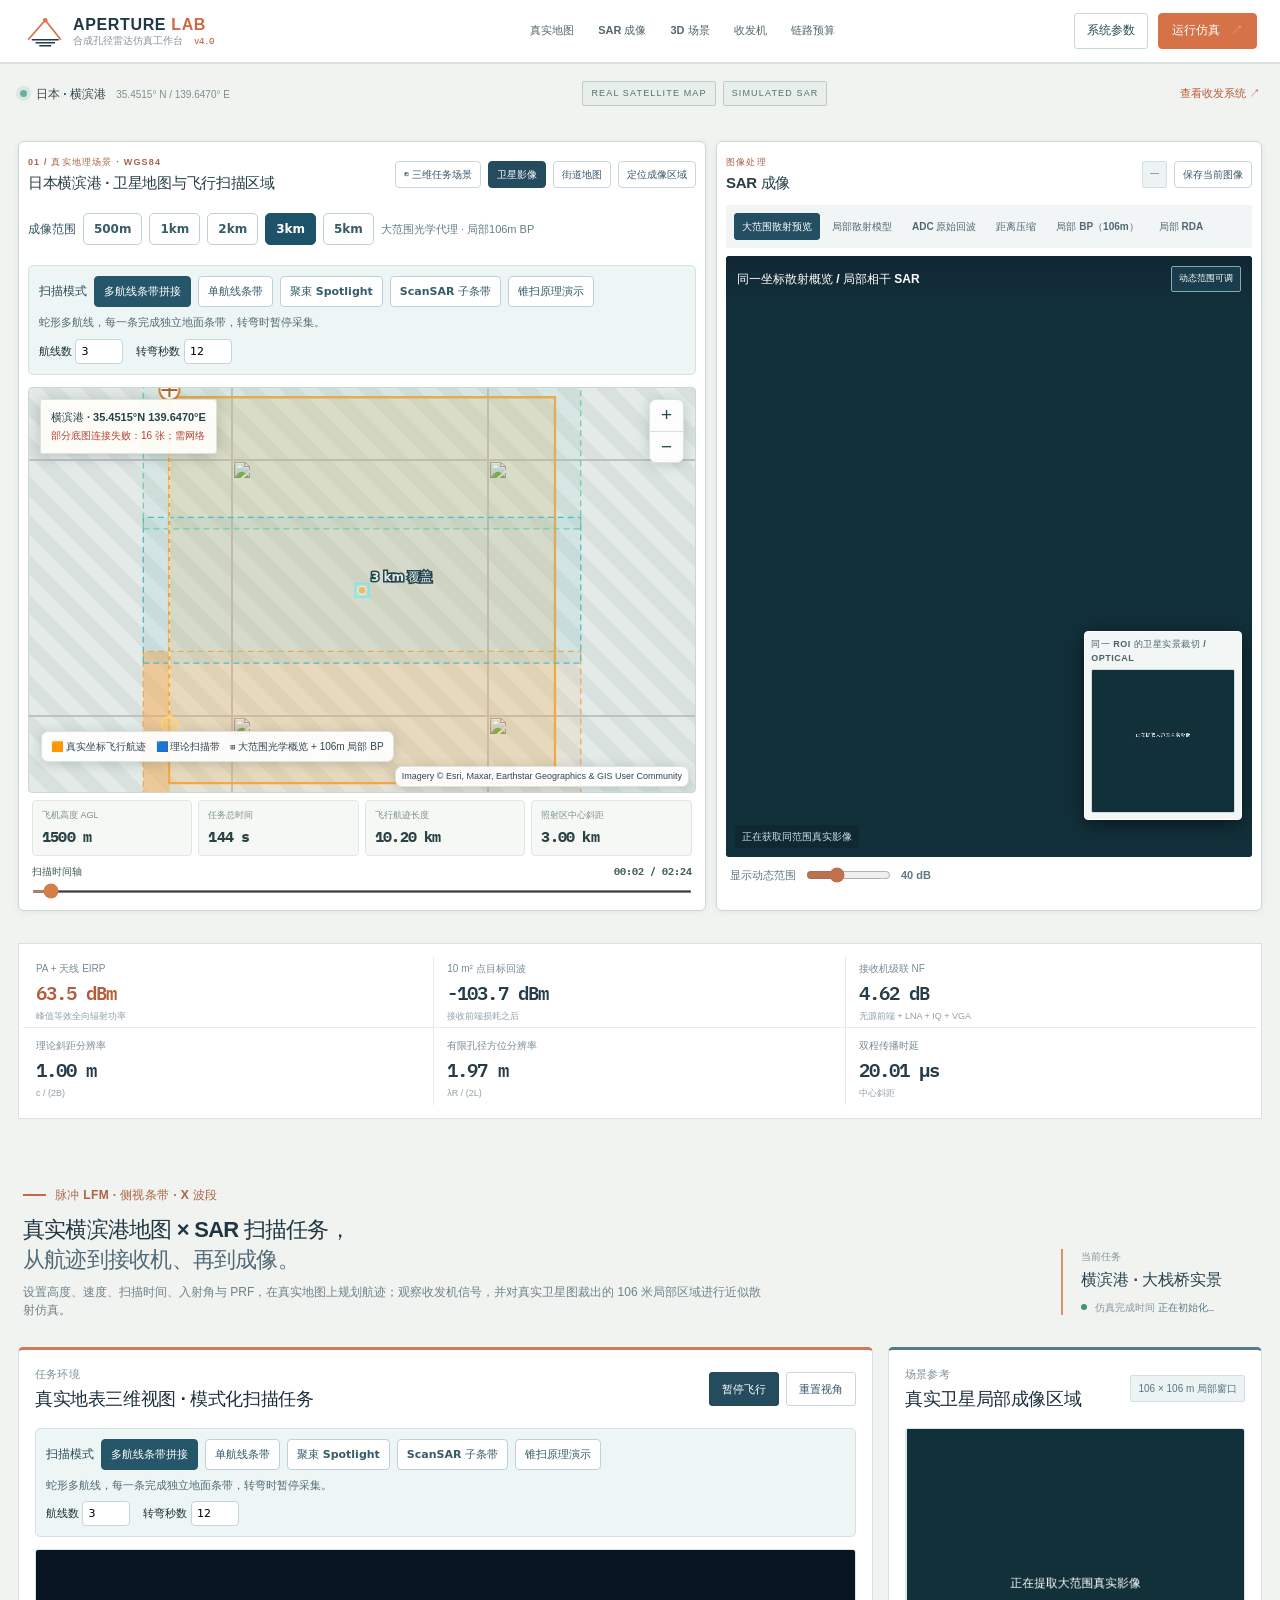
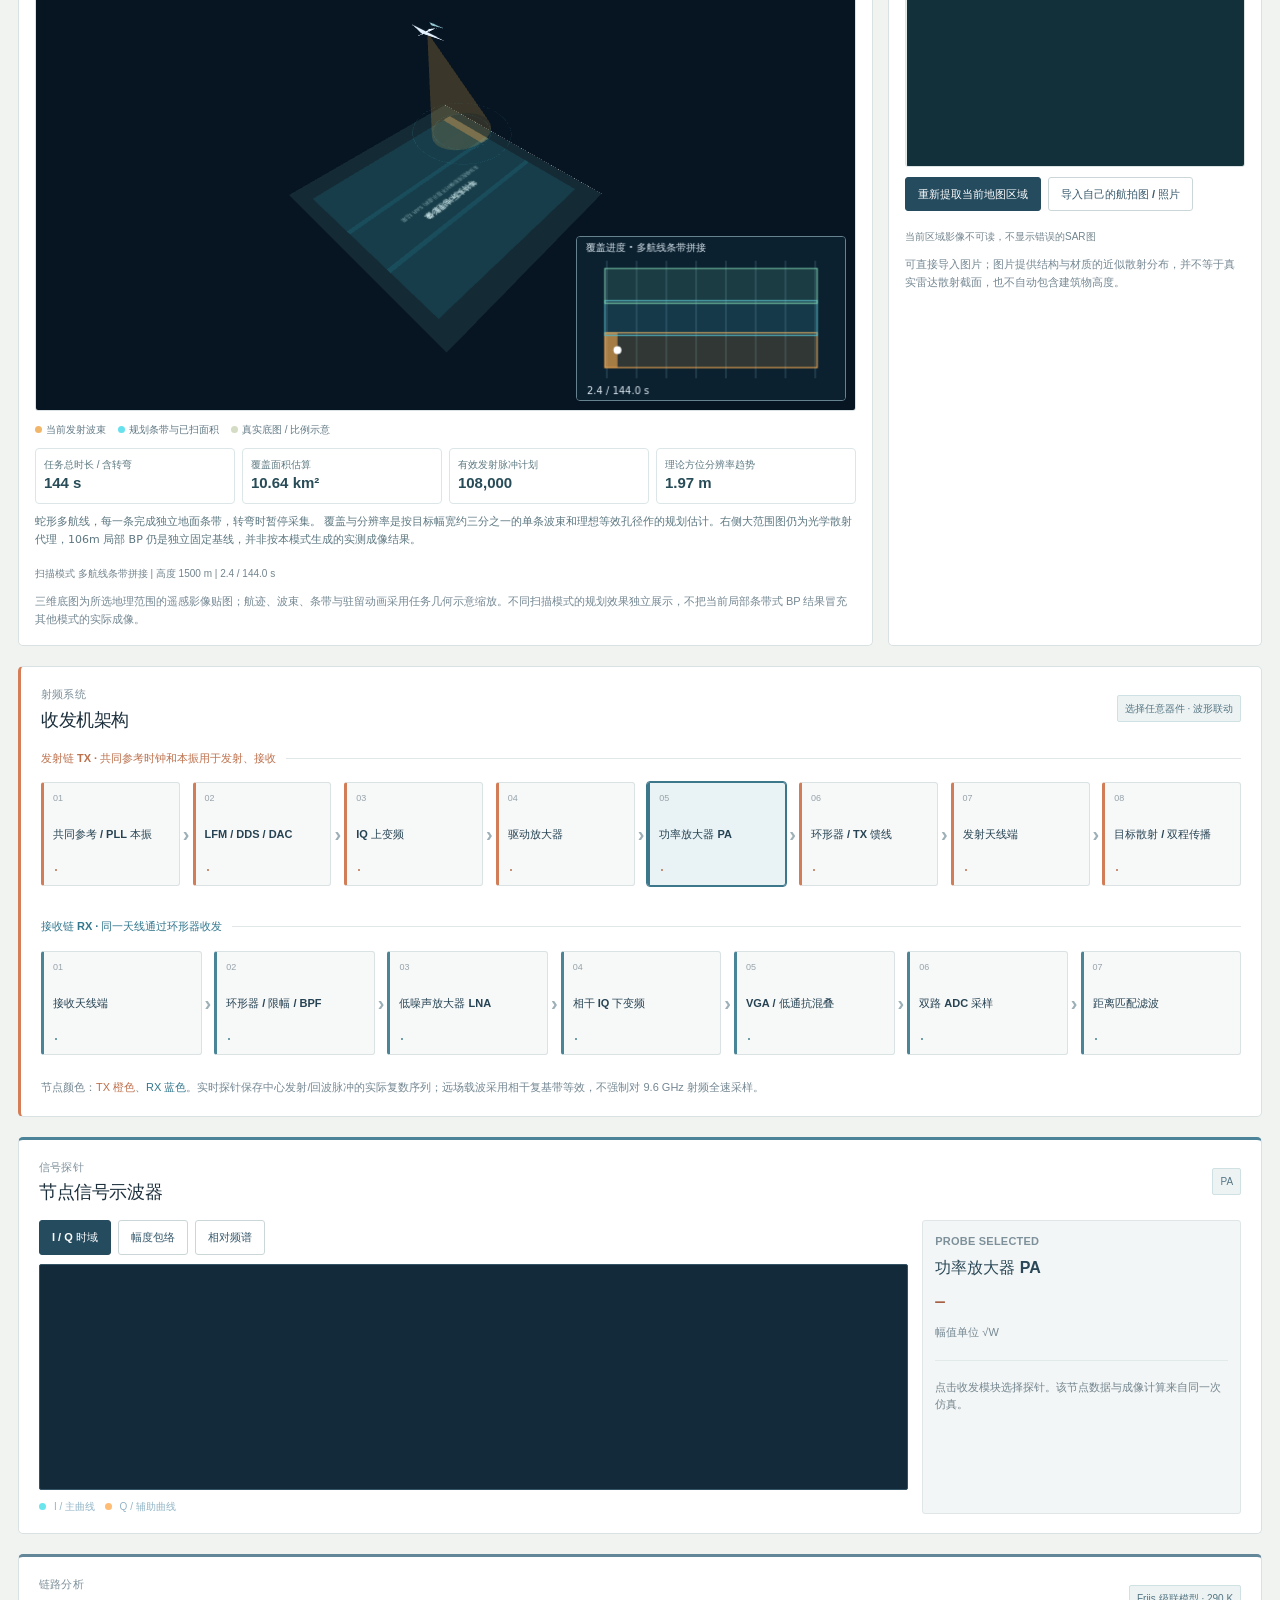
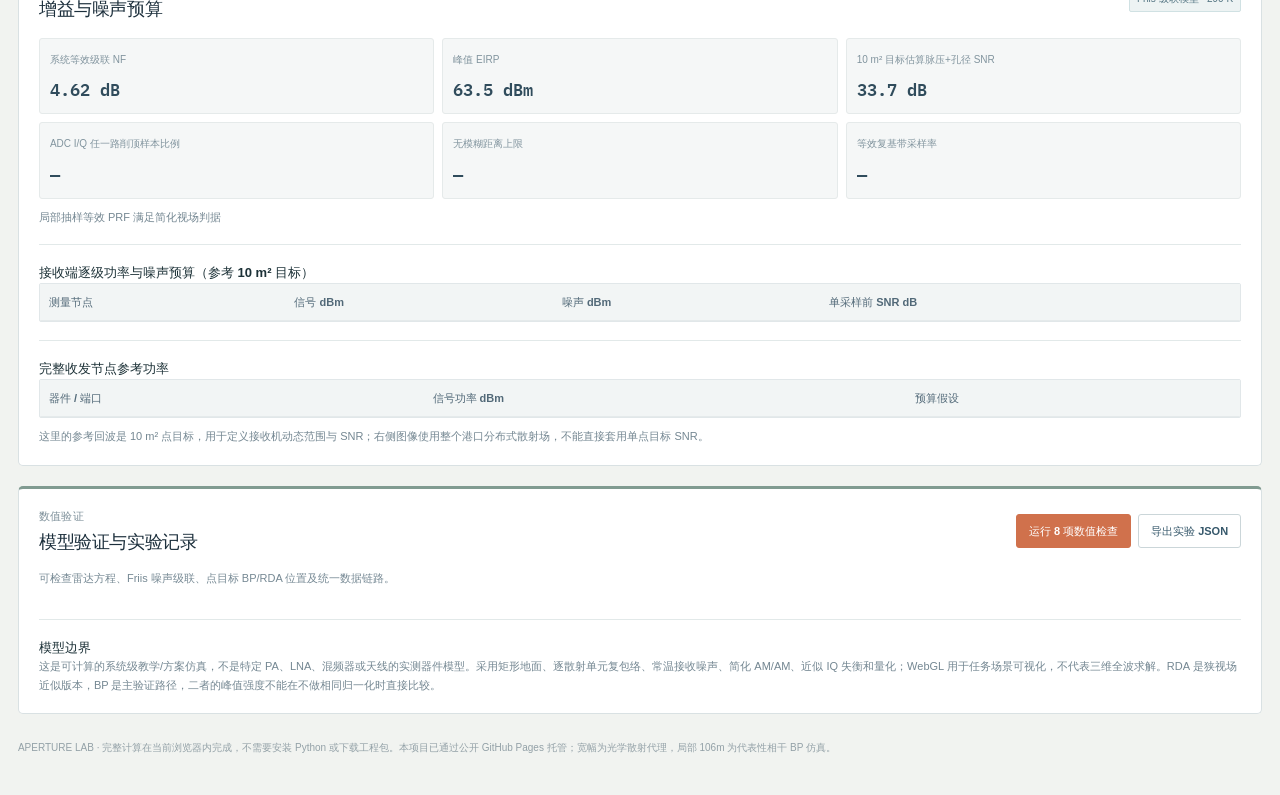
==== commit 94990faf: "Synchronize mission time slider with acquisition-mode animation" ====
--- a/index.html
+++ b/index.html
@@ -403,7 +403,7 @@
 let corners=[m2ll(-len,-near),m2ll(len,-near),m2ll(len,near),m2ll(-len,near)],roiPoly=[m2ll(-S.roiSize/2,-S.roiSize/2),m2ll(S.roiSize/2,-S.roiSize/2),m2ll(S.roiSize/2,S.roiSize/2),m2ll(-S.roiSize/2,S.roiSize/2)],localPoly=[m2ll(-53,-53),m2ll(53,-53),m2ll(53,53),m2ll(-53,53)],a=pix(air.lat,air.lon),target=pix(base.lat,base.lon),start=pix(p1.lat,p1.lon),end=pix(p2.lat,p2.lon);
 svg.setAttribute('viewBox',`0 0 ${map.clientWidth||900} ${map.clientHeight||450}`);
 svg.innerHTML=`<defs><pattern id="scanpattern" width="10" height="10" patternUnits="userSpaceOnUse" patternTransform="rotate(45)"><path d="M 0 0 L 0 10" stroke="#0285a0" stroke-width="2" opacity=".15"/></pattern></defs><path d="${path(corners)}" fill="#0892b01a" stroke="#0796ad" stroke-width="1.5" stroke-dasharray="5 5"/><path d="${path(roiPoly)}" fill="#ecaa4430" stroke="#f3a745" stroke-width="2.3"/><path d="${path(localPoly)}" fill="#7ceef533" stroke="#7ceef5" stroke-width="1.4"/><path d="M${f(start.x)},${f(start.y)} L${f(end.x)},${f(end.y)}" stroke="#e47728" stroke-width="3.2" stroke-linecap="round"/><path d="M${f(a.x)},${f(a.y)} L${f(target.x)},${f(target.y)}" stroke="#e4b046" stroke-width="1.3" stroke-dasharray="4 4"/><g transform="translate(${f(a.x)},${f(a.y)})"><circle r="12" fill="#fcfcf1" stroke="#b96926" stroke-width="2"/><path d="M-8,-2 L-2,-2 L0,-10 L3,-10 L5,-2 L10,0 L5,3 L3,10 L0,10 L-2,3 L-8,3 Z" fill="#a44c18" transform="rotate(90)"/></g><circle cx="${f(target.x)}" cy="${f(target.y)}" r="4" fill="#fdbd57" stroke="white" stroke-width="1"/><text x="${f(target.x+9)}" y="${f(target.y-9)}" fill="#f8f4e7" style="paint-order:stroke;stroke:#1e3640;stroke-width:3;font:bold 12px system-ui">${S.roiSize/1000} km 覆盖</text><text x="${f(start.x+8)}" y="${f(start.y-12)}" fill="#fff" style="paint-order:stroke;stroke:#253e48;stroke-width:3;font:12px system-ui">起飞行点</text>`;
-by('clock').textContent=mmss(t)+' / '+mmss(S.duration);by('flightTime').value=Math.round(t/S.duration*1000);
+if(!window.sarScan){by('clock').textContent=mmss(t)+' / '+mmss(S.duration);by('flightTime').value=Math.round(t/S.duration*1000);}
 }
 const mmss=s=>`${String(Math.floor(s/60)).padStart(2,'0')}:${String(Math.floor(s%60)).padStart(2,'0')}`;
 function updateMission(){let g=geom(),R=g.R,lam=C/(S.fc*1e9),fD=2*S.speed*(53+g.coh/2)/(lam*R),eff=g.localEffectivePRF;
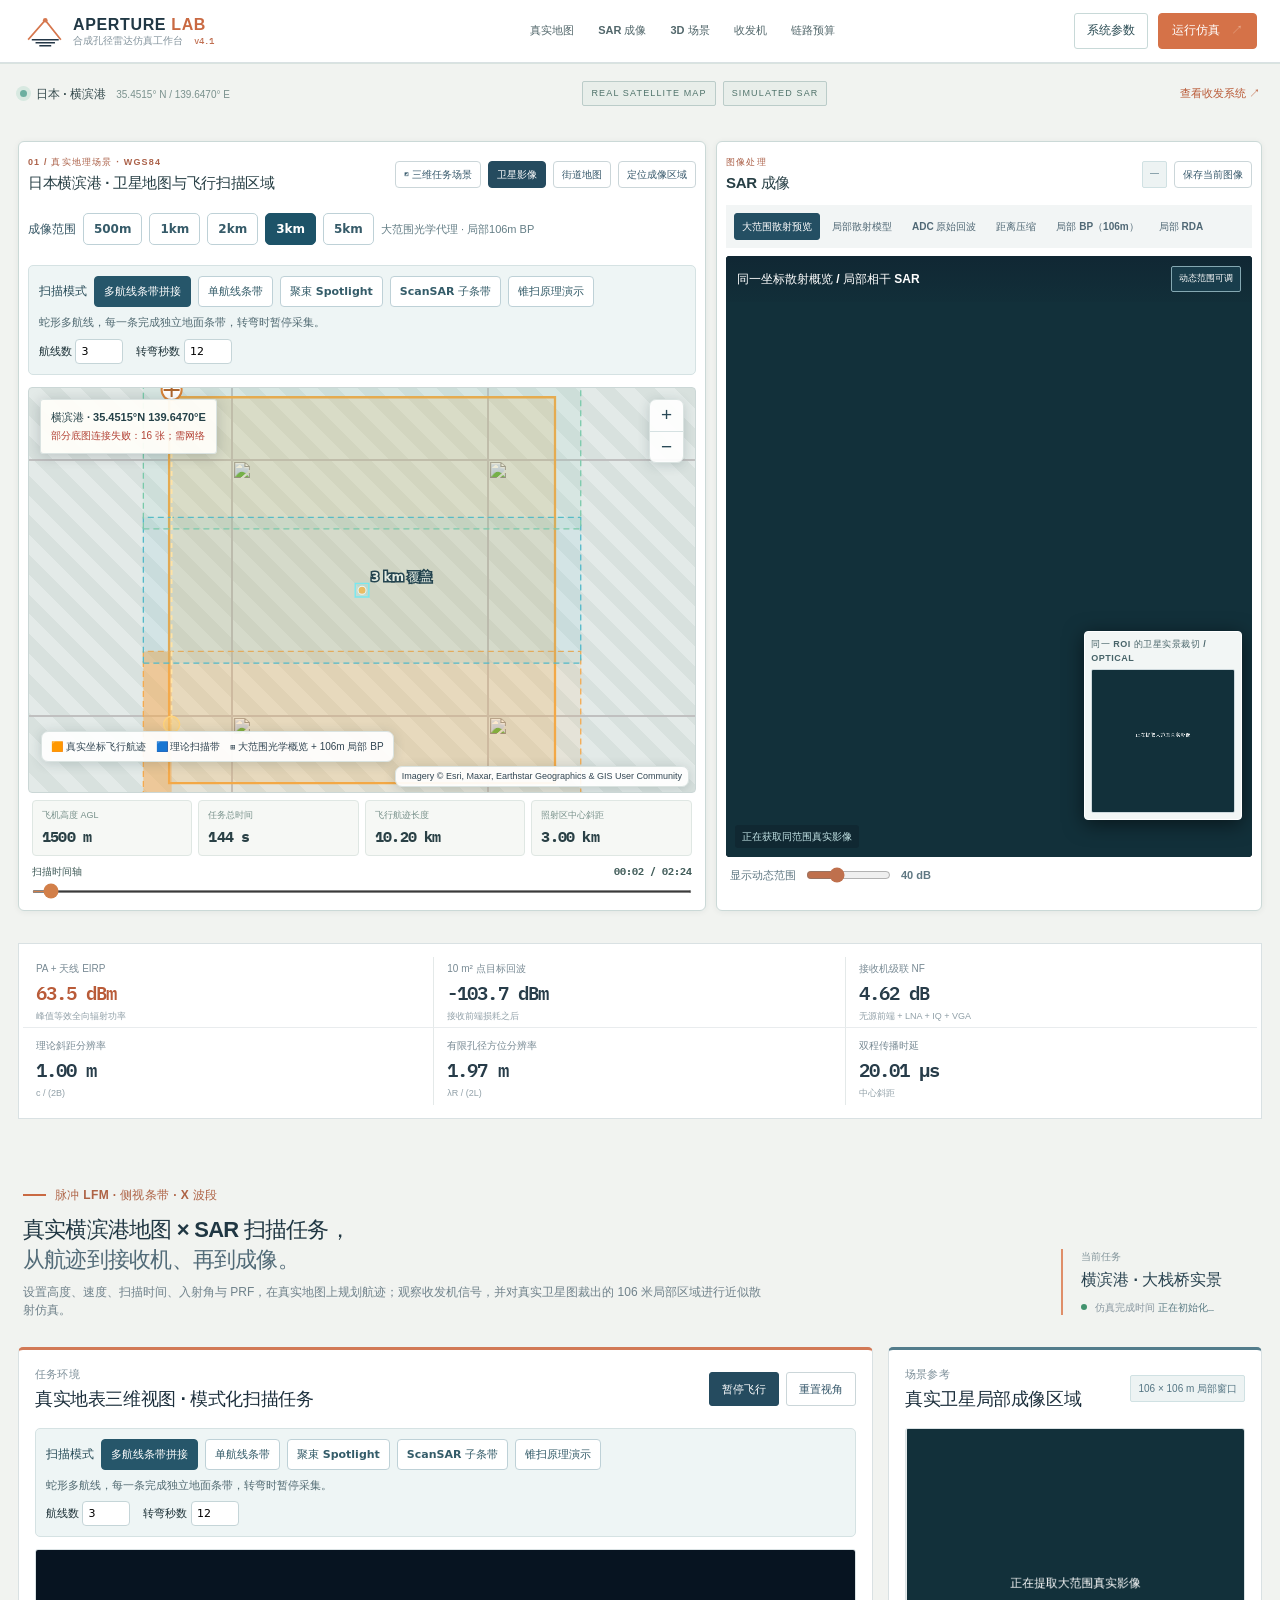
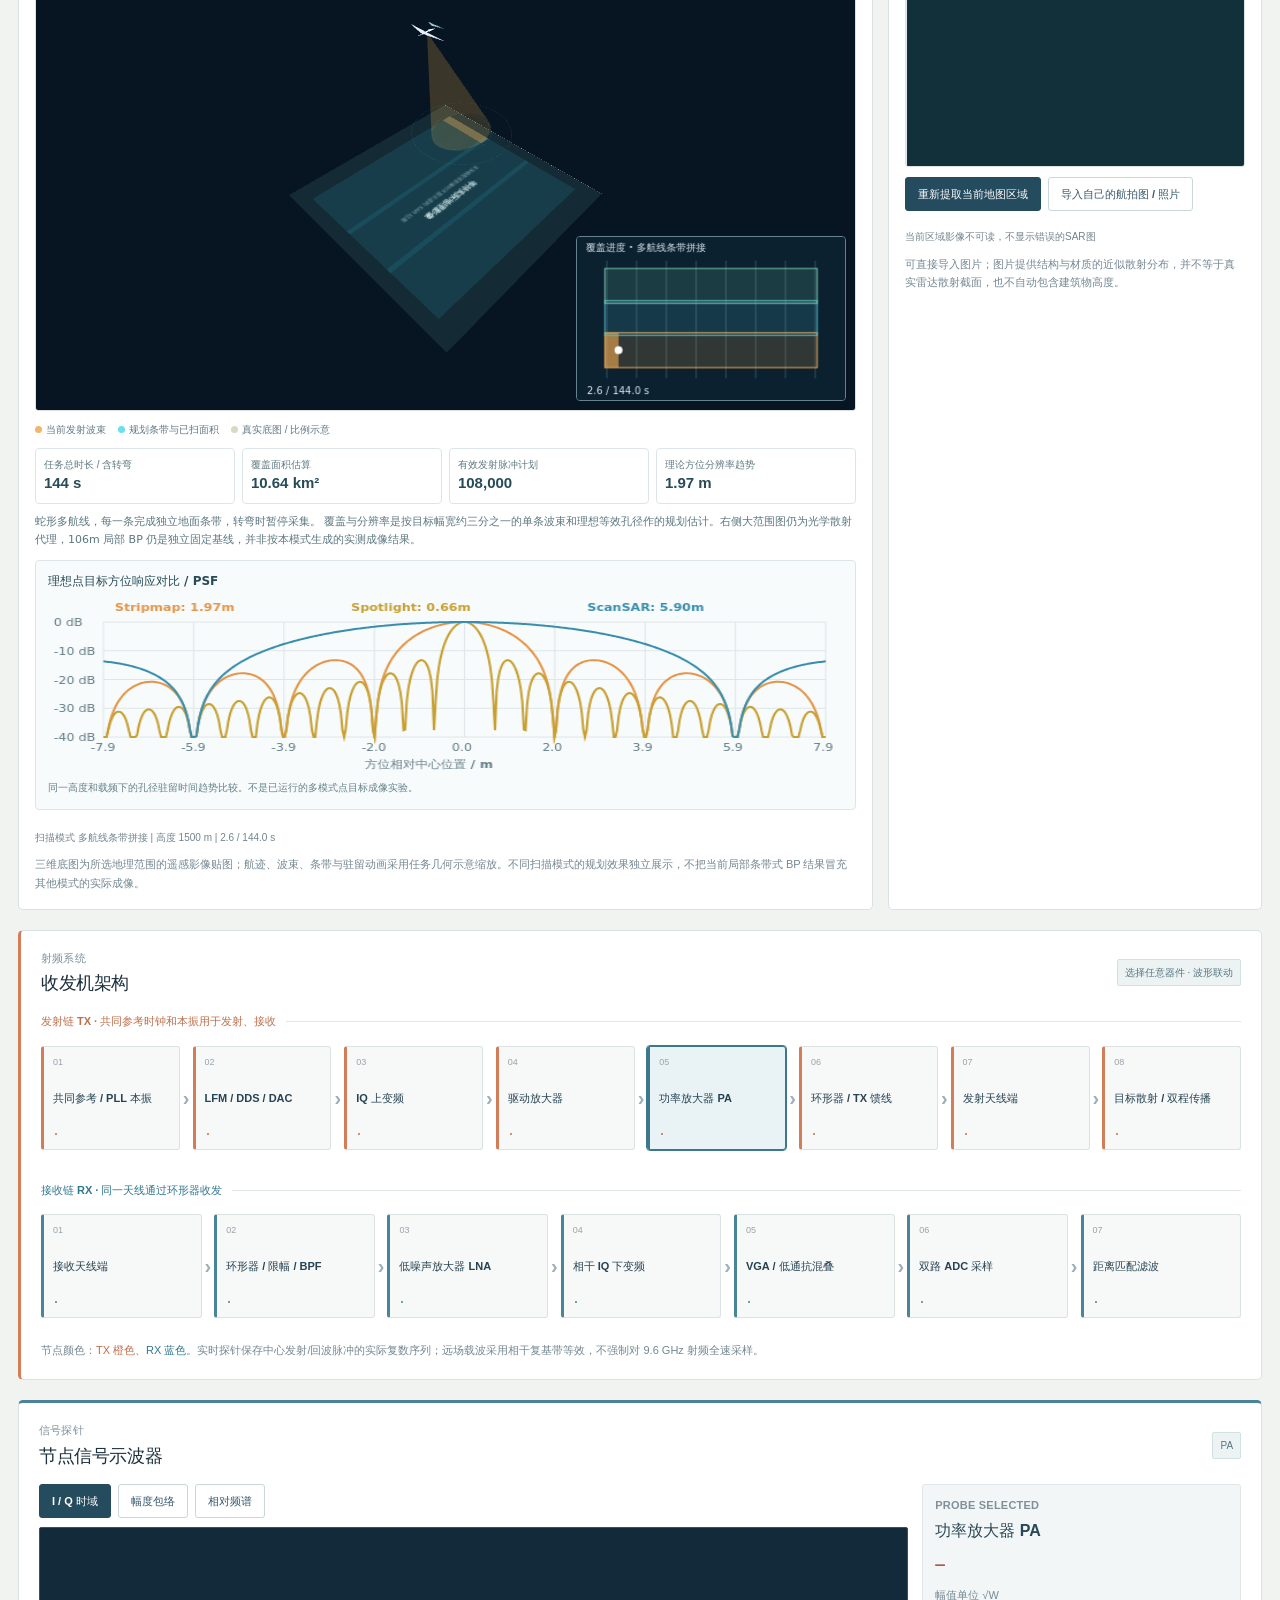
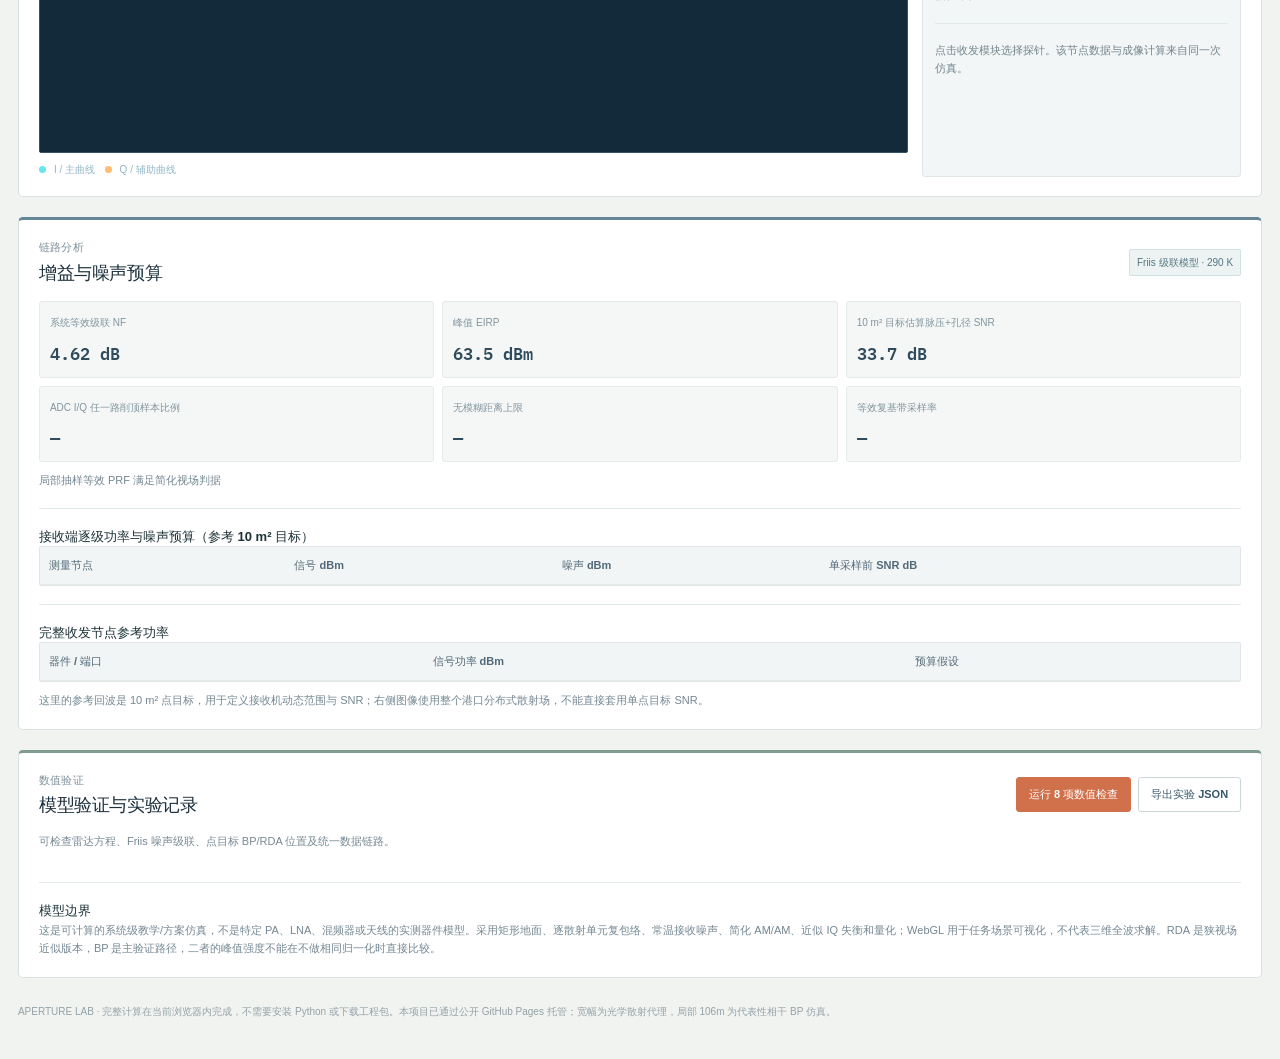
==== commit 8334c639: "Bump scan-mode module cache version for public GitHub Pages" ====
--- a/index.html
+++ b/index.html
@@ -150,7 +150,7 @@
 </style></head><body>
 <header class="topbar">
 <div aria-hidden="true" class="brandmark"><svg height="43" viewbox="0 0 48 48" width="43"><path d="M3 34 L25 9 L45 34" fill="none" stroke="#D6774E" stroke-linecap="square" stroke-width="2.3"></path><path d="M8 35 H42 M13 39 H37 M18 43 H32" stroke="#243747" stroke-linecap="square" stroke-width="1.8"></path><circle cx="25" cy="9" fill="#D6774E" r="3.1"></circle></svg></div>
-<div class="brand-lockup"><strong>APERTURE <em>LAB</em></strong><span>合成孔径雷达仿真工作台 <span class="version">v4.0</span></span></div>
+<div class="brand-lockup"><strong>APERTURE <em>LAB</em></strong><span>合成孔径雷达仿真工作台 <span class="version">v4.1</span></span></div>
 <nav aria-label="工作区导航" class="nav"><a href="#geospatial">真实地图</a><a href="#imaging">SAR 成像</a><a href="#environment">3D 场景</a><a href="#rf">收发机</a><a href="#budget">链路预算</a></nav>
 <div class="top-actions"><span class="device-pill"><span class="state-dot"></span>浏览器仿真</span><button aria-controls="parameterSide" aria-expanded="false" class="btn mobile-control" id="mobileControl" type="button">系统参数</button><button class="btn top-run" id="topRun" type="button">运行仿真 <span aria-hidden="true">↗</span></button></div>
 </header>
@@ -437,4 +437,4 @@
 (function(){document.addEventListener('keydown',e=>{if(e.key==='Escape'){let s=document.getElementById('parameterSide'),c=document.getElementById('mobileControl');if(s?.classList.contains('open')){s.classList.remove('open');c?.setAttribute('aria-expanded','false');if(c)c.textContent='系统参数'}}});
 // Clicking navigation shouldn't leave parameter overlay open.
 document.querySelectorAll('nav.nav a').forEach(a=>a.addEventListener('click',()=>{let s=document.getElementById('parameterSide'),c=document.getElementById('mobileControl');s?.classList.remove('open');c?.setAttribute('aria-expanded','false')}));
-})();</script><script>/* No unregistered generic fallback image; preserve clear data-unavailable notice. */</script><script defer src="./scan-modes.js?v=4"></script></body></html>+})();</script><script>/* No unregistered generic fallback image; preserve clear data-unavailable notice. */</script><script defer src="./scan-modes.js?v=4_1"></script></body></html>
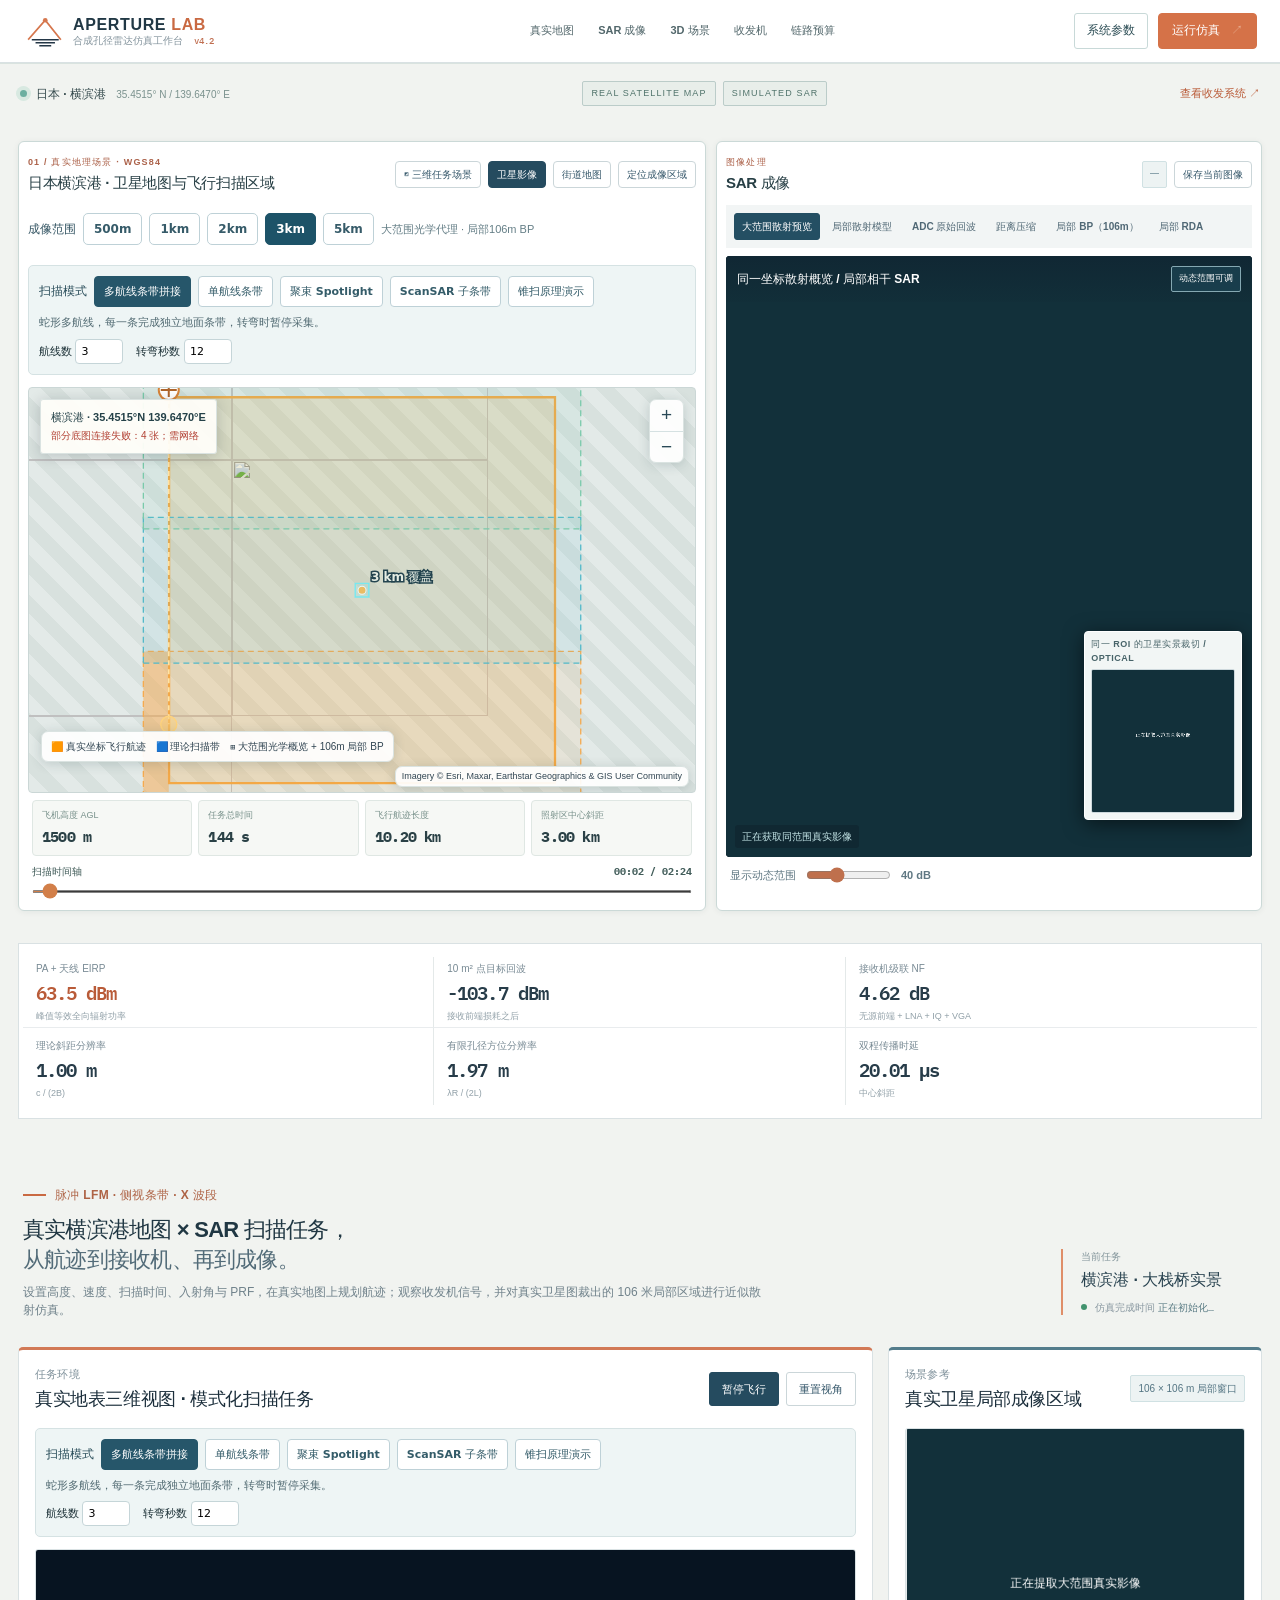
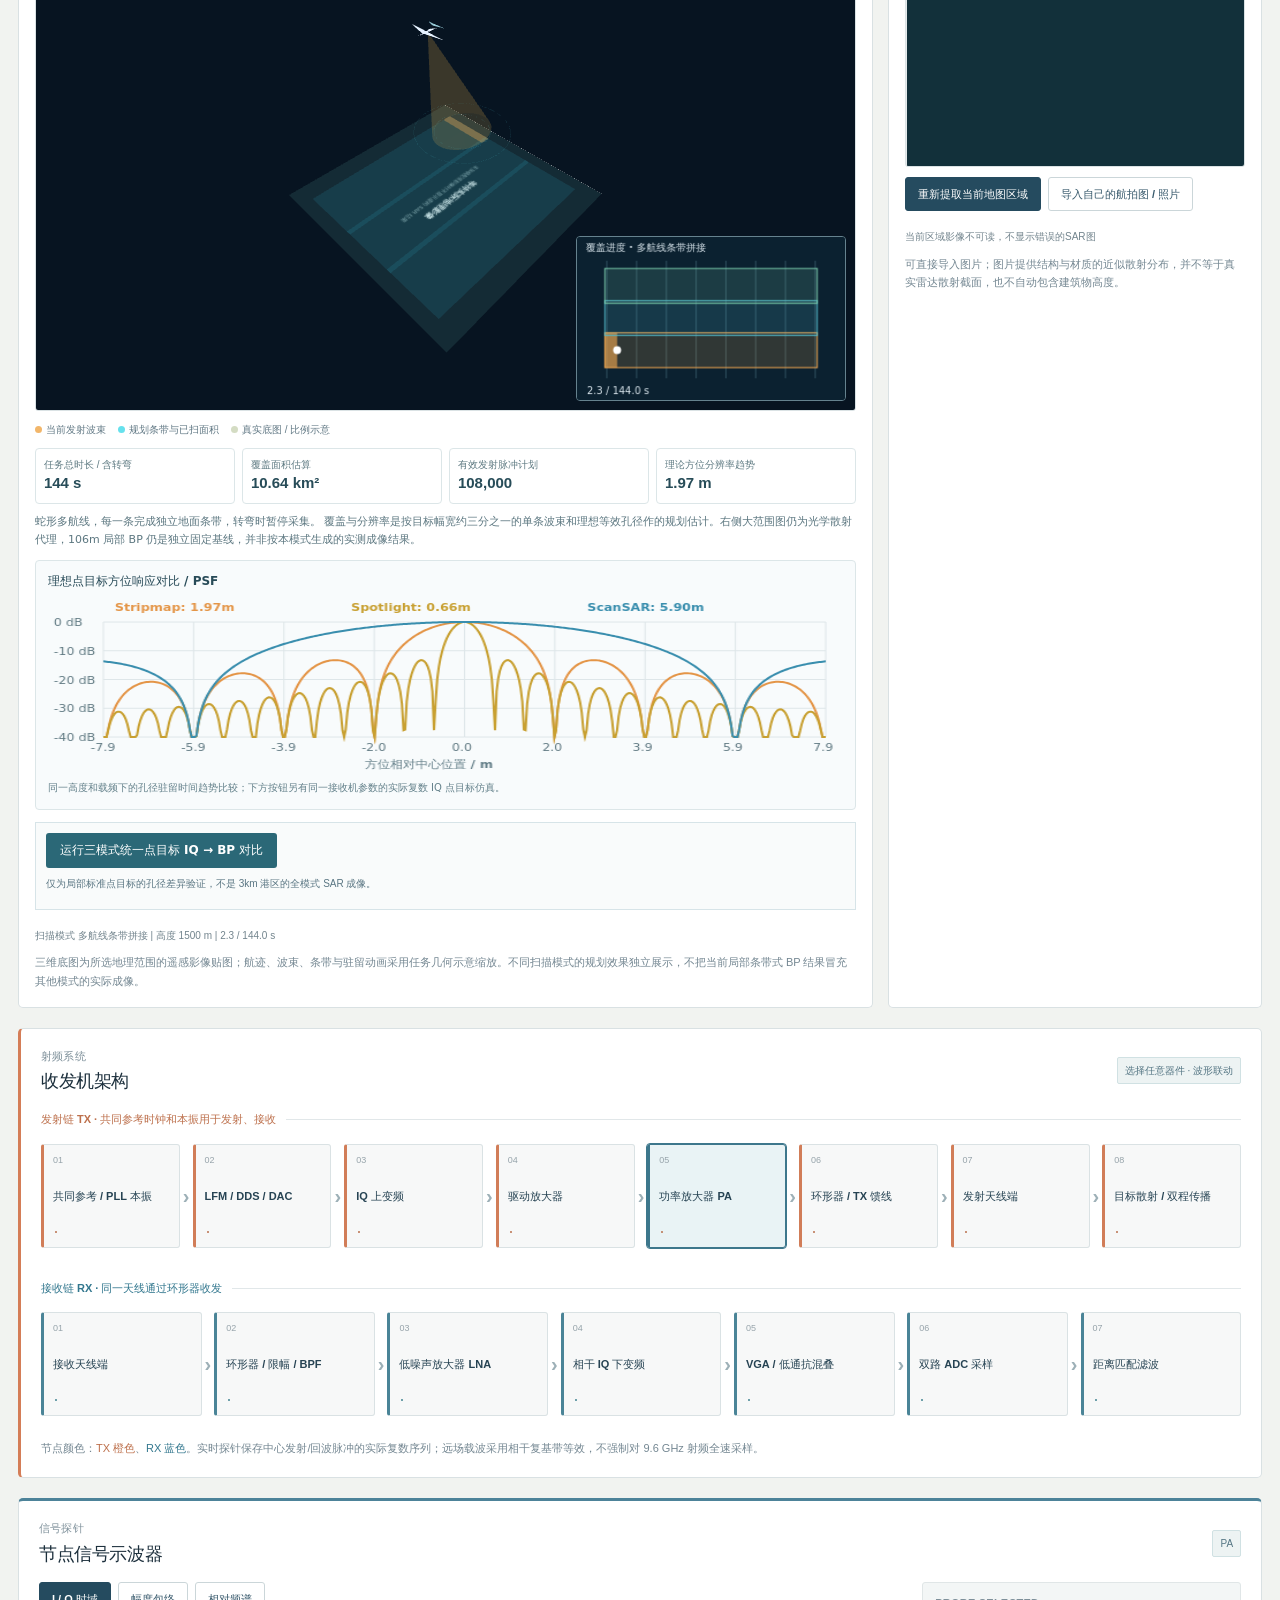
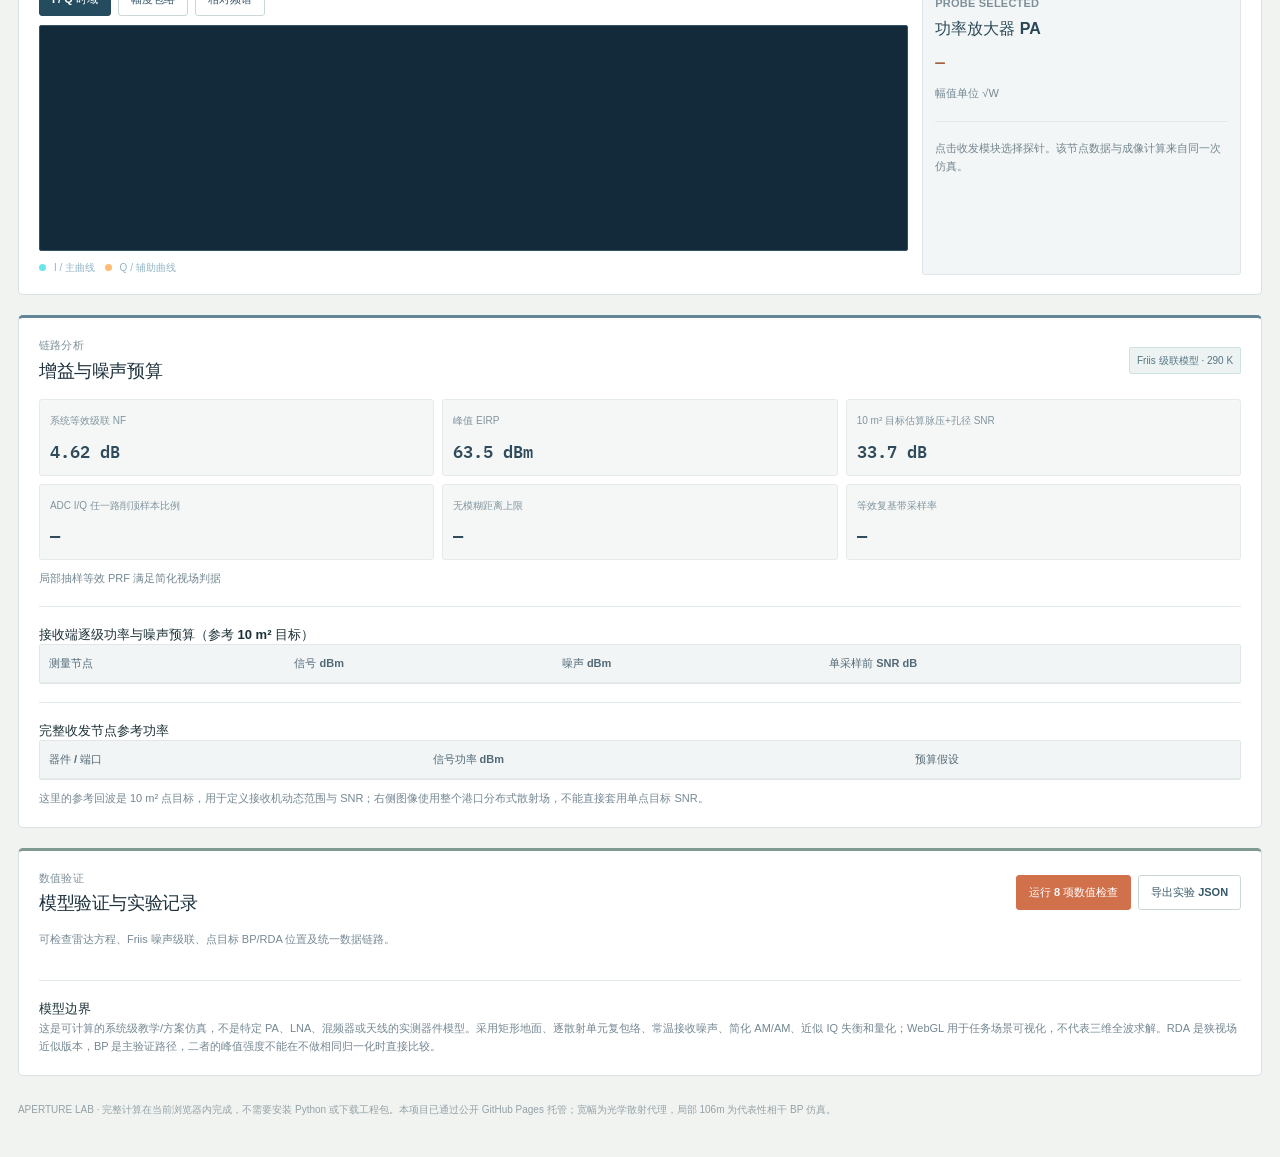
==== commit 3872eef7: "Publish V4.2 with real IQ-based point-target comparison and refresh public bundle" ====
--- a/index.html
+++ b/index.html
@@ -150,7 +150,7 @@
 </style></head><body>
 <header class="topbar">
 <div aria-hidden="true" class="brandmark"><svg height="43" viewbox="0 0 48 48" width="43"><path d="M3 34 L25 9 L45 34" fill="none" stroke="#D6774E" stroke-linecap="square" stroke-width="2.3"></path><path d="M8 35 H42 M13 39 H37 M18 43 H32" stroke="#243747" stroke-linecap="square" stroke-width="1.8"></path><circle cx="25" cy="9" fill="#D6774E" r="3.1"></circle></svg></div>
-<div class="brand-lockup"><strong>APERTURE <em>LAB</em></strong><span>合成孔径雷达仿真工作台 <span class="version">v4.1</span></span></div>
+<div class="brand-lockup"><strong>APERTURE <em>LAB</em></strong><span>合成孔径雷达仿真工作台 <span class="version">v4.2</span></span></div>
 <nav aria-label="工作区导航" class="nav"><a href="#geospatial">真实地图</a><a href="#imaging">SAR 成像</a><a href="#environment">3D 场景</a><a href="#rf">收发机</a><a href="#budget">链路预算</a></nav>
 <div class="top-actions"><span class="device-pill"><span class="state-dot"></span>浏览器仿真</span><button aria-controls="parameterSide" aria-expanded="false" class="btn mobile-control" id="mobileControl" type="button">系统参数</button><button class="btn top-run" id="topRun" type="button">运行仿真 <span aria-hidden="true">↗</span></button></div>
 </header>
@@ -437,4 +437,4 @@
 (function(){document.addEventListener('keydown',e=>{if(e.key==='Escape'){let s=document.getElementById('parameterSide'),c=document.getElementById('mobileControl');if(s?.classList.contains('open')){s.classList.remove('open');c?.setAttribute('aria-expanded','false');if(c)c.textContent='系统参数'}}});
 // Clicking navigation shouldn't leave parameter overlay open.
 document.querySelectorAll('nav.nav a').forEach(a=>a.addEventListener('click',()=>{let s=document.getElementById('parameterSide'),c=document.getElementById('mobileControl');s?.classList.remove('open');c?.setAttribute('aria-expanded','false')}));
-})();</script><script>/* No unregistered generic fallback image; preserve clear data-unavailable notice. */</script><script defer src="./scan-modes.js?v=4_1"></script></body></html>+})();</script><script>/* No unregistered generic fallback image; preserve clear data-unavailable notice. */</script><script defer src="./scan-modes.js?v=4_2"></script></body></html>
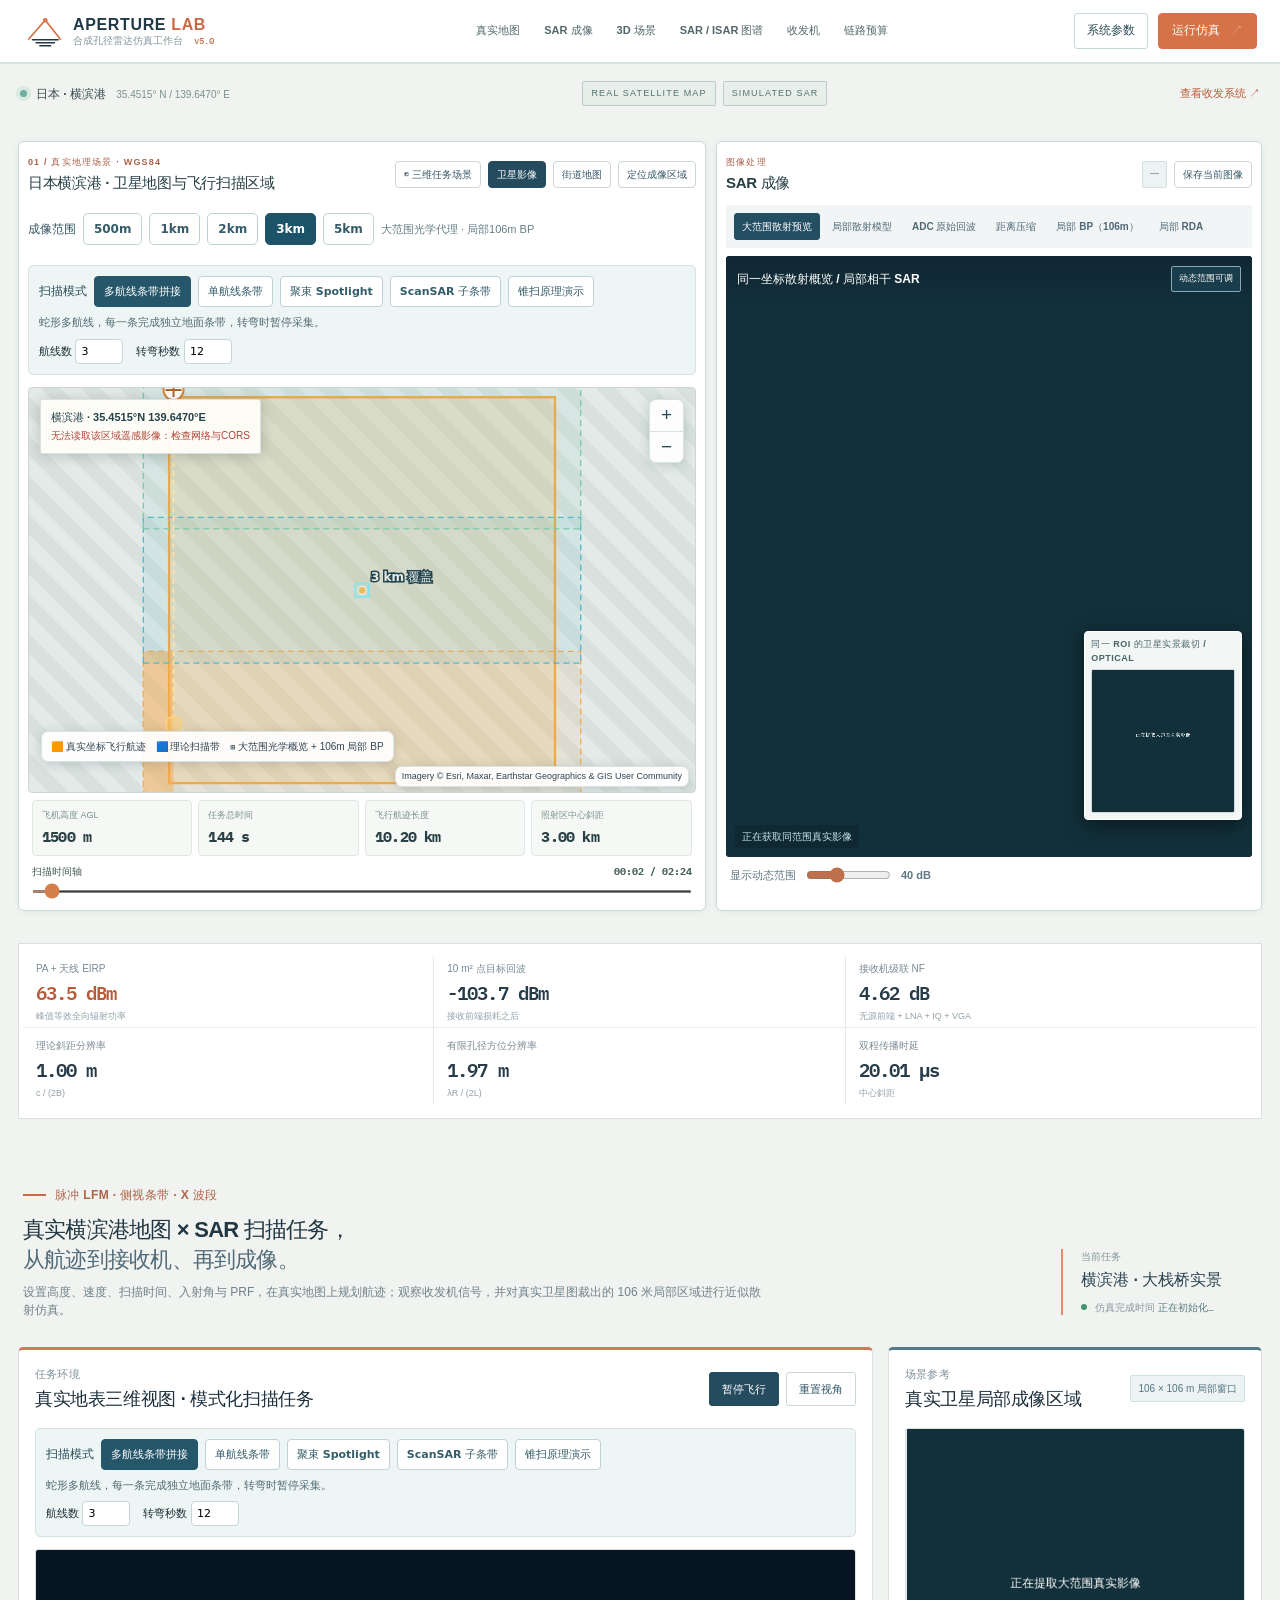
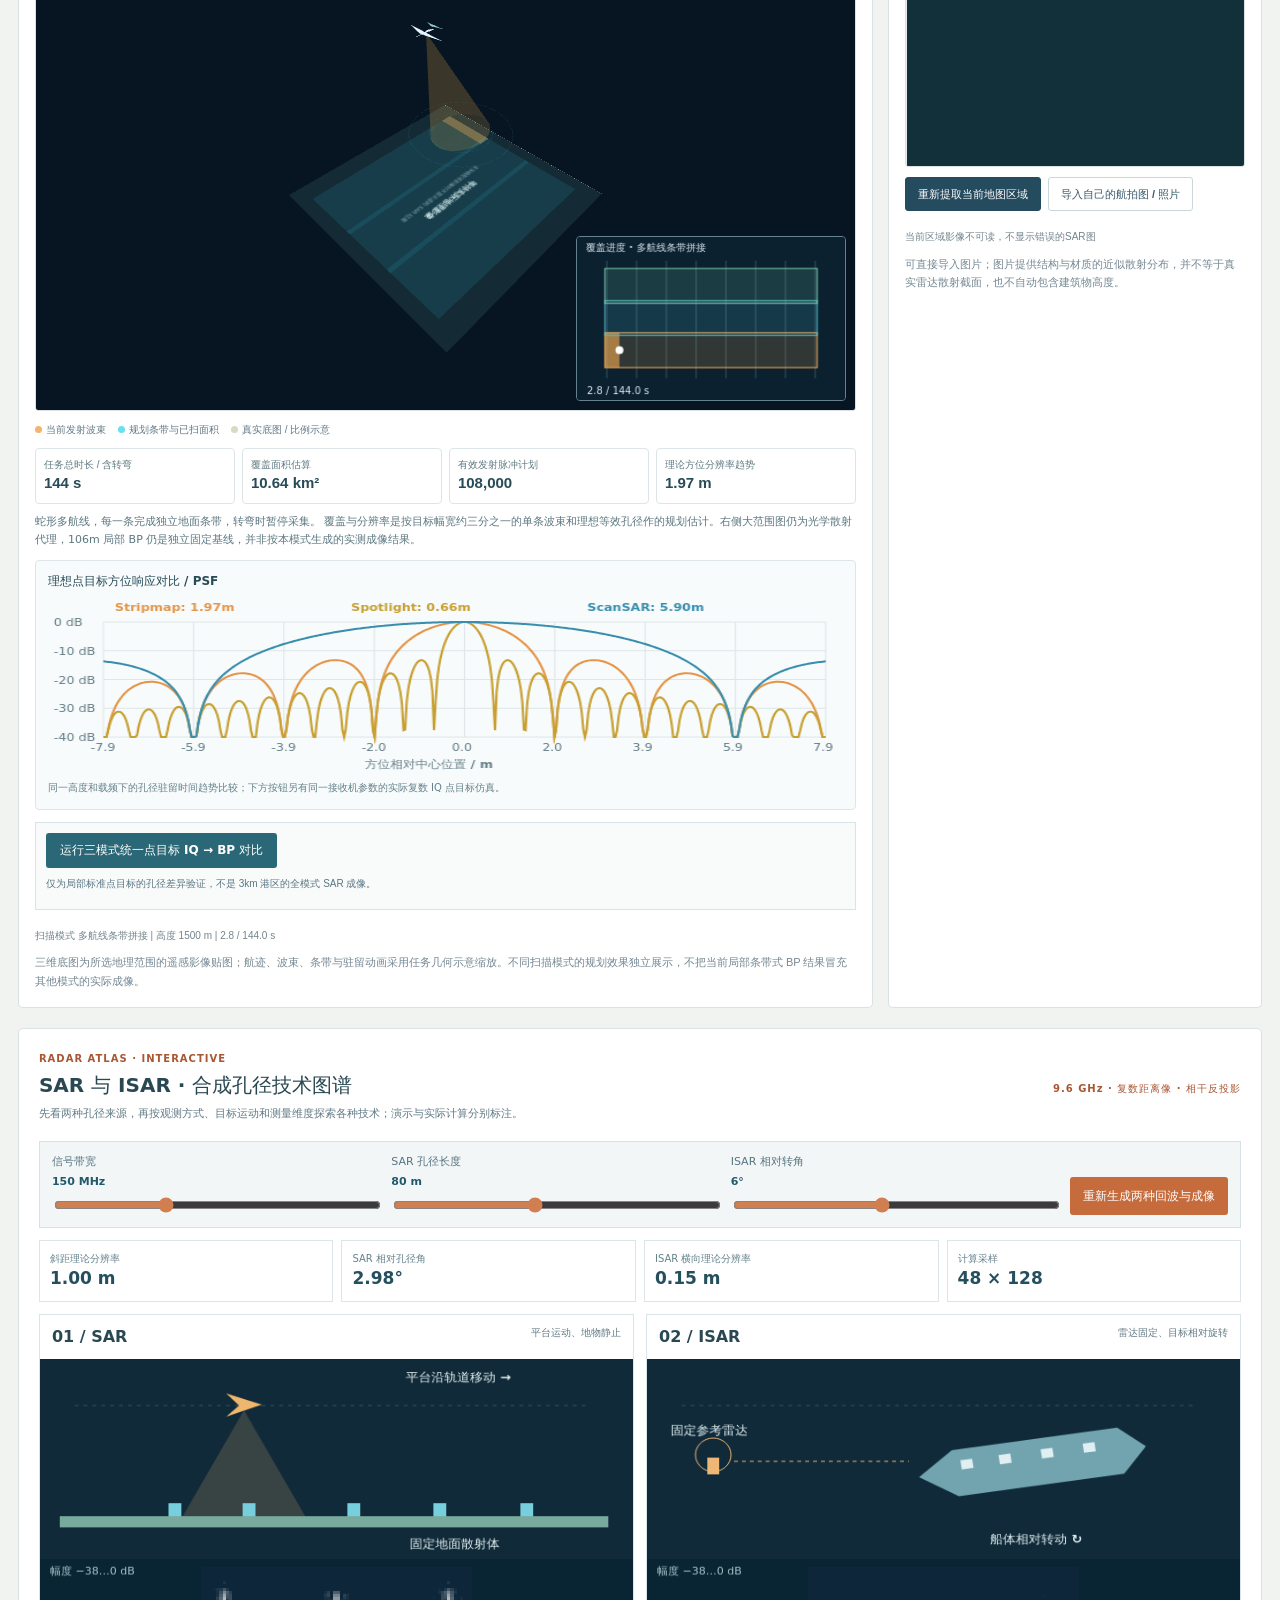
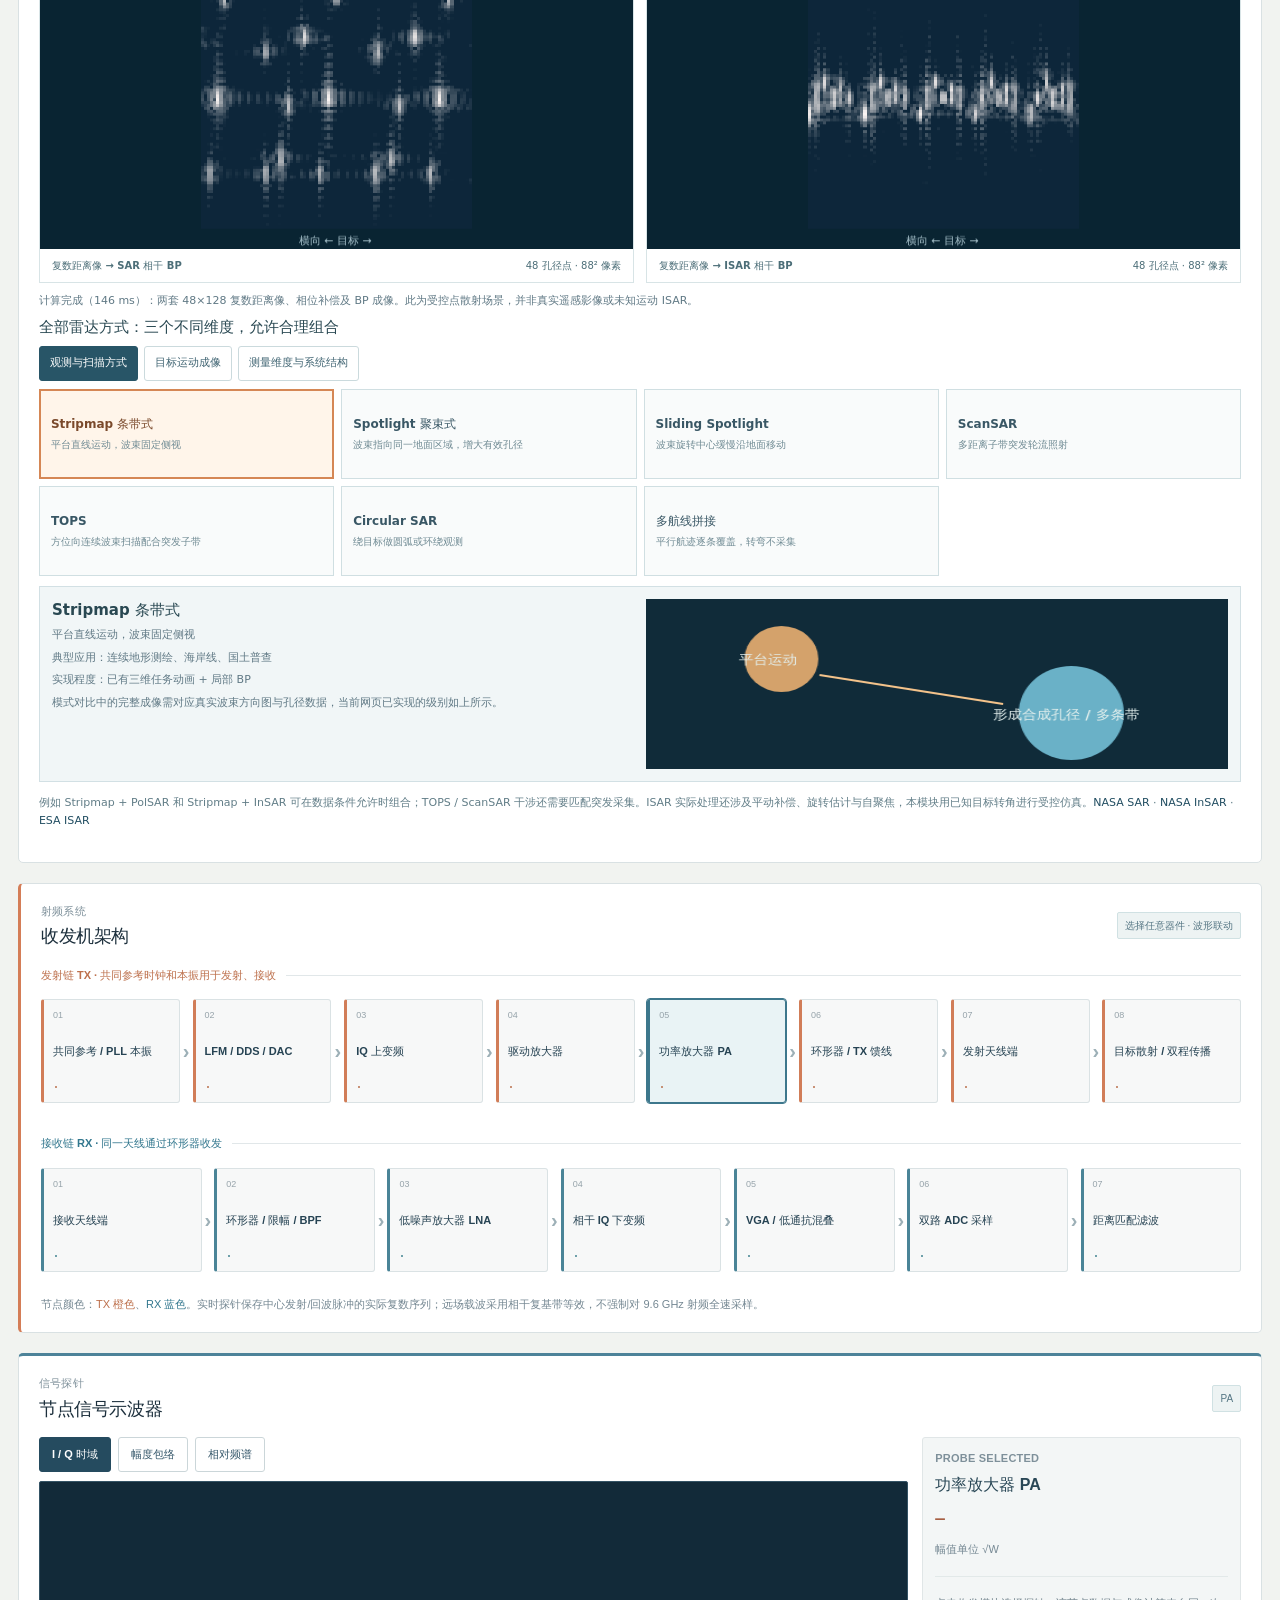
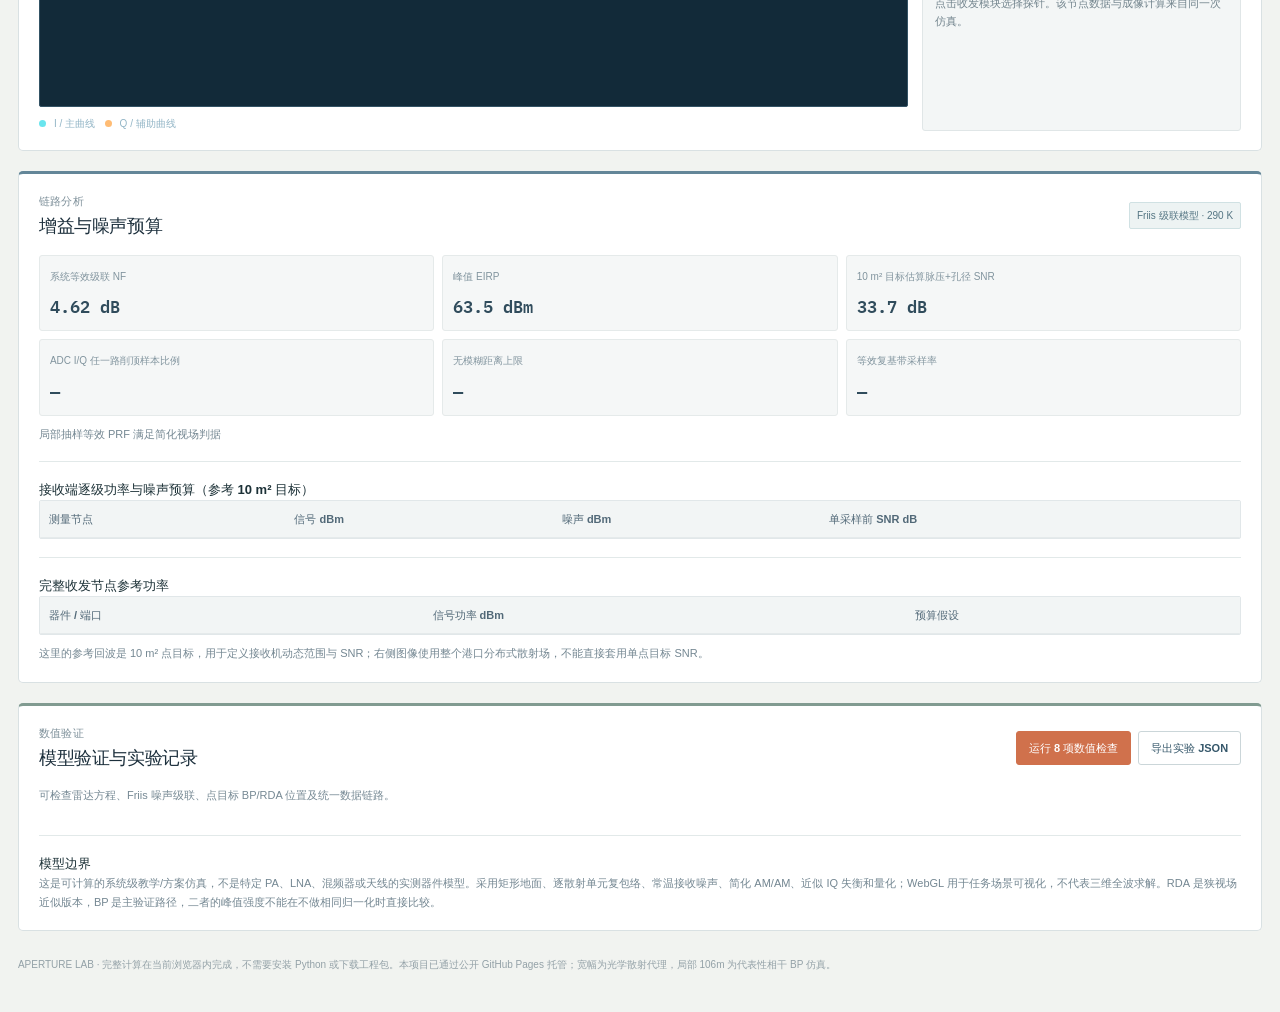
==== commit 38e80ae1: "Integrate SAR/ISAR visual atlas and cross-mode taxonomy into existing mission workbench" ====
--- a/index.html
+++ b/index.html
@@ -150,8 +150,8 @@
 </style></head><body>
 <header class="topbar">
 <div aria-hidden="true" class="brandmark"><svg height="43" viewbox="0 0 48 48" width="43"><path d="M3 34 L25 9 L45 34" fill="none" stroke="#D6774E" stroke-linecap="square" stroke-width="2.3"></path><path d="M8 35 H42 M13 39 H37 M18 43 H32" stroke="#243747" stroke-linecap="square" stroke-width="1.8"></path><circle cx="25" cy="9" fill="#D6774E" r="3.1"></circle></svg></div>
-<div class="brand-lockup"><strong>APERTURE <em>LAB</em></strong><span>合成孔径雷达仿真工作台 <span class="version">v4.2</span></span></div>
-<nav aria-label="工作区导航" class="nav"><a href="#geospatial">真实地图</a><a href="#imaging">SAR 成像</a><a href="#environment">3D 场景</a><a href="#rf">收发机</a><a href="#budget">链路预算</a></nav>
+<div class="brand-lockup"><strong>APERTURE <em>LAB</em></strong><span>合成孔径雷达仿真工作台 <span class="version">v5.0</span></span></div>
+<nav aria-label="工作区导航" class="nav"><a href="#geospatial">真实地图</a><a href="#imaging">SAR 成像</a><a href="#environment">3D 场景</a><a href="#atlas">SAR / ISAR 图谱</a><a href="#rf">收发机</a><a href="#budget">链路预算</a></nav>
 <div class="top-actions"><span class="device-pill"><span class="state-dot"></span>浏览器仿真</span><button aria-controls="parameterSide" aria-expanded="false" class="btn mobile-control" id="mobileControl" type="button">系统参数</button><button class="btn top-run" id="topRun" type="button">运行仿真 <span aria-hidden="true">↗</span></button></div>
 </header>
 <div class="shell"><aside aria-label="仿真参数设置" class="left" id="parameterSide"><section class="panel"><div class="sectionHead"><div><div class="pcaption">实验控制台</div><h2 class="panelTitle">系统参数</h2></div><button class="btn light" id="reset">恢复默认</button></div><div class="axis">改动参数会重新运行同一套 ADC → 距离压缩 → 成像计算。</div><div id="missionControls"></div><div class="dotLine"></div><div class="pcaption">射频与 ADC 参数</div><div id="sliderList"></div><button class="btn primary full" id="run" style="margin-top:12px;padding:12px">重新运行完整仿真</button><div class="process" id="process" role="status">正在初始化…</div><div class="axis">固定平台速度 100 m/s；其余链路增益、接收插损和三维比例按基线配置。</div></section></aside>
@@ -172,7 +172,7 @@
 <div class="hero-status"><div class="hero-status-label">当前任务</div><div class="hero-status-title">横滨港 · 大栈桥实景</div><div class="hero-status-bottom"><span class="pulse-indicator"></span>仿真完成时间 <strong id="runtime">正在初始化…</strong></div></div>
 </div>
 <section class="wide leadGrid" id="environment"><div class="panel"><div class="sectionHead"><div><div class="pcaption">任务环境</div><h2 class="panelTitle">真实地表三维视图 · 模式化扫描任务</h2></div><div class="btnrow"><button class="btn active" id="scenePause">暂停飞行</button><button class="btn" id="sceneReset">重置视角</button></div></div><div class="frame sceneWrap"><canvas aria-label="三维雷达场景，可以拖动旋转" class="scene3d" id="scene3d"></canvas><div class="sceneTag">拖动旋转 · 滚轮缩放 · 可暂停飞行</div></div><div class="sceneFoot"><span><i class="dot" style="background:#f2b66a"></i>当前发射波束</span><span><i class="dot" style="background:#66e1ed"></i>规划条带与已扫面积</span><span><i class="dot" style="background:#d4dcc3"></i>真实底图 / 比例示意</span></div><div class="axis" id="flightInfo">平台信息载入中…</div><p class="hint">三维底图为所选地理范围的遥感影像贴图；航迹、波束、条带与驻留动画采用任务几何示意缩放。不同扫描模式的规划效果独立展示，不把当前局部条带式 BP 结果冒充其他模式的实际成像。</p></div>
-<div class="panel"><div class="sectionHead"><div><div class="pcaption">场景参考</div><h2 class="panelTitle">真实卫星局部成像区域</h2></div><span class="smallBadge">106 × 106 m 局部窗口</span></div><div class="frame"><canvas height="560" id="reference" style="max-height:337px;object-fit:contain" width="560"></canvas></div><div class="btnrow" style="margin-top:10px"><button class="btn active" id="demoScene">重新提取当前卫星区域</button><label class="btn uploadBtn" for="photoInput">导入自己的航拍图 / 照片</label><input accept="image/*" class="photoInput" id="photoInput" type="file"/></div><div class="axis" id="photoNote">当前：卫星地图加载中，旧图像仅供算法校准，非横滨港</div><p class="hint">可直接导入图片；图片提供结构与材质的近似散射分布，并不等于真实雷达散射截面，也不自动包含建筑物高度。</p></div></section><section class="panel wide" id="rf"><div class="sectionHead"><div><div class="pcaption">射频系统</div><h2 class="panelTitle">收发机架构</h2></div><span class="smallBadge">选择任意器件 · 波形联动</span></div><div class="rfhead">发射链 TX · 共同参考时钟和本振用于发射、接收</div><div class="rfpath" id="txPath"></div><div class="rfhead rx">接收链 RX · 同一天线通过环形器收发</div><div class="rfpath" id="rxPath"></div><p class="hint">节点颜色：<span style="color:#ffc079">TX 橙色</span>、<span style="color:#69dfe9">RX 蓝色</span>。实时探针保存中心发射/回波脉冲的实际复数序列；远场载波采用相干复基带等效，不强制对 9.6 GHz 射频全速采样。</p></section>
+<div class="panel"><div class="sectionHead"><div><div class="pcaption">场景参考</div><h2 class="panelTitle">真实卫星局部成像区域</h2></div><span class="smallBadge">106 × 106 m 局部窗口</span></div><div class="frame"><canvas height="560" id="reference" style="max-height:337px;object-fit:contain" width="560"></canvas></div><div class="btnrow" style="margin-top:10px"><button class="btn active" id="demoScene">重新提取当前卫星区域</button><label class="btn uploadBtn" for="photoInput">导入自己的航拍图 / 照片</label><input accept="image/*" class="photoInput" id="photoInput" type="file"/></div><div class="axis" id="photoNote">当前：卫星地图加载中，旧图像仅供算法校准，非横滨港</div><p class="hint">可直接导入图片；图片提供结构与材质的近似散射分布，并不等于真实雷达散射截面，也不自动包含建筑物高度。</p></div></section><section class="panel wide" id="atlas"><div id="radarAtlas"><p>正在初始化 SAR / ISAR 交互图谱…</p></div></section><section class="panel wide" id="rf"><div class="sectionHead"><div><div class="pcaption">射频系统</div><h2 class="panelTitle">收发机架构</h2></div><span class="smallBadge">选择任意器件 · 波形联动</span></div><div class="rfhead">发射链 TX · 共同参考时钟和本振用于发射、接收</div><div class="rfpath" id="txPath"></div><div class="rfhead rx">接收链 RX · 同一天线通过环形器收发</div><div class="rfpath" id="rxPath"></div><p class="hint">节点颜色：<span style="color:#ffc079">TX 橙色</span>、<span style="color:#69dfe9">RX 蓝色</span>。实时探针保存中心发射/回波脉冲的实际复数序列；远场载波采用相干复基带等效，不强制对 9.6 GHz 射频全速采样。</p></section>
 <section class="panel wide" id="signal"><div class="sectionHead"><div><div class="pcaption">信号探针</div><h2 class="panelTitle">节点信号示波器</h2></div><span class="smallBadge" id="selCode">PA</span></div><div class="probeLayout"><div><div class="btnrow" style="margin-bottom:9px"><button class="btn active" data-wave="IQ">I / Q 时域</button><button class="btn" data-wave="envelope">幅度包络</button><button class="btn" data-wave="spectrum">相对频谱</button></div><canvas class="osc" height="226" id="oscilloscope" width="700"></canvas><div class="legendItem" style="margin-top:9px;font-size:10px;color:#92b5c6"><i class="dot" style="background:#6ae5ee"></i> I / 主曲线   <i class="dot" style="background:#ffbc74"></i> Q / 辅助曲线</div></div><div class="probeInfo"><div class="pcaption">PROBE SELECTED</div><strong id="signalHead">功率放大器 PA</strong><div class="value" id="powerLabel">—</div><div class="muted">幅值单位 <span id="signalUnit">√W</span></div><div class="dotLine"></div><div class="radioHint" id="signalDesc">点击收发模块选择探针。该节点数据与成像计算来自同一次仿真。</div></div></div></section>
 <section class="panel wide" id="budget"><div class="sectionHead"><div><div class="pcaption">链路分析</div><h2 class="panelTitle">增益与噪声预算</h2></div><span class="smallBadge">Friis 级联模型 · 290 K</span></div><div class="statgrid"><div class="statitem"><span class="label">系统等效级联 NF</span><span class="value" id="refNF">—</span></div><div class="statitem"><span class="label">峰值 EIRP</span><span class="value" id="txEirp">—</span></div><div class="statitem"><span class="label">10 m² 目标估算脉压+孔径 SNR</span><span class="value" id="kSNR">—</span></div><div class="statitem"><span class="label">ADC I/Q 任一路削顶样本比例</span><span class="value" id="adcStatus">—</span></div><div class="statitem"><span class="label">无模糊距离上限</span><span class="value" id="unambig">—</span></div><div class="statitem"><span class="label">等效复基带采样率</span><span class="value" id="sampleTitle">—</span></div></div><div class="hint" id="sampleStatus">PRF 检查…</div><div class="dotLine"></div><strong style="font-size:13px">接收端逐级功率与噪声预算（参考 10 m² 目标）</strong><div class="tableScroll"><table><thead><tr><th>测量节点</th><th>信号 dBm</th><th>噪声 dBm</th><th>单采样前 SNR dB</th></tr></thead><tbody id="budgetBody"></tbody></table></div><div class="dotLine"></div><strong style="font-size:13px">完整收发节点参考功率</strong><div class="tableScroll"><table><thead><tr><th>器件 / 端口</th><th>信号功率 dBm</th><th>预算假设</th></tr></thead><tbody id="txBudgetBody"></tbody></table></div><p class="hint">这里的参考回波是 10 m² 点目标，用于定义接收机动态范围与 SNR；右侧图像使用整个港口分布式散射场，不能直接套用单点目标 SNR。</p></section>
 <section class="panel wide" id="testing"><div class="sectionHead"><div><div class="pcaption">数值验证</div><h2 class="panelTitle">模型验证与实验记录</h2></div><div class="export"><button class="btn primary" id="verify">运行 8 项数值检查</button><button class="btn" id="exportData">导出实验 JSON</button></div></div><div class="muted" id="testStatus">可检查雷达方程、Friis 噪声级联、点目标 BP/RDA 位置及统一数据链路。</div><div class="testgrid" id="testList" style="margin-top:13px"></div><div class="dotLine"></div><strong style="font-size:13px">模型边界</strong><p class="hint tight">这是可计算的系统级教学/方案仿真，不是特定 PA、LNA、混频器或天线的实测器件模型。采用矩形地面、逐散射单元复包络、常温接收噪声、简化 AM/AM、近似 IQ 失衡和量化；WebGL 用于任务场景可视化，不代表三维全波求解。RDA 是狭视场近似版本，BP 是主验证路径，二者的峰值强度不能在不做相同归一化时直接比较。</p></section>
@@ -437,4 +437,4 @@
 (function(){document.addEventListener('keydown',e=>{if(e.key==='Escape'){let s=document.getElementById('parameterSide'),c=document.getElementById('mobileControl');if(s?.classList.contains('open')){s.classList.remove('open');c?.setAttribute('aria-expanded','false');if(c)c.textContent='系统参数'}}});
 // Clicking navigation shouldn't leave parameter overlay open.
 document.querySelectorAll('nav.nav a').forEach(a=>a.addEventListener('click',()=>{let s=document.getElementById('parameterSide'),c=document.getElementById('mobileControl');s?.classList.remove('open');c?.setAttribute('aria-expanded','false')}));
-})();</script><script>/* No unregistered generic fallback image; preserve clear data-unavailable notice. */</script><script defer src="./scan-modes.js?v=4_2"></script></body></html>+})();</script><script>/* No unregistered generic fallback image; preserve clear data-unavailable notice. */</script><script defer src="./scan-modes.js?v=4_2"></script><script defer src="./radar-atlas.js?v=5"></script></body></html>
